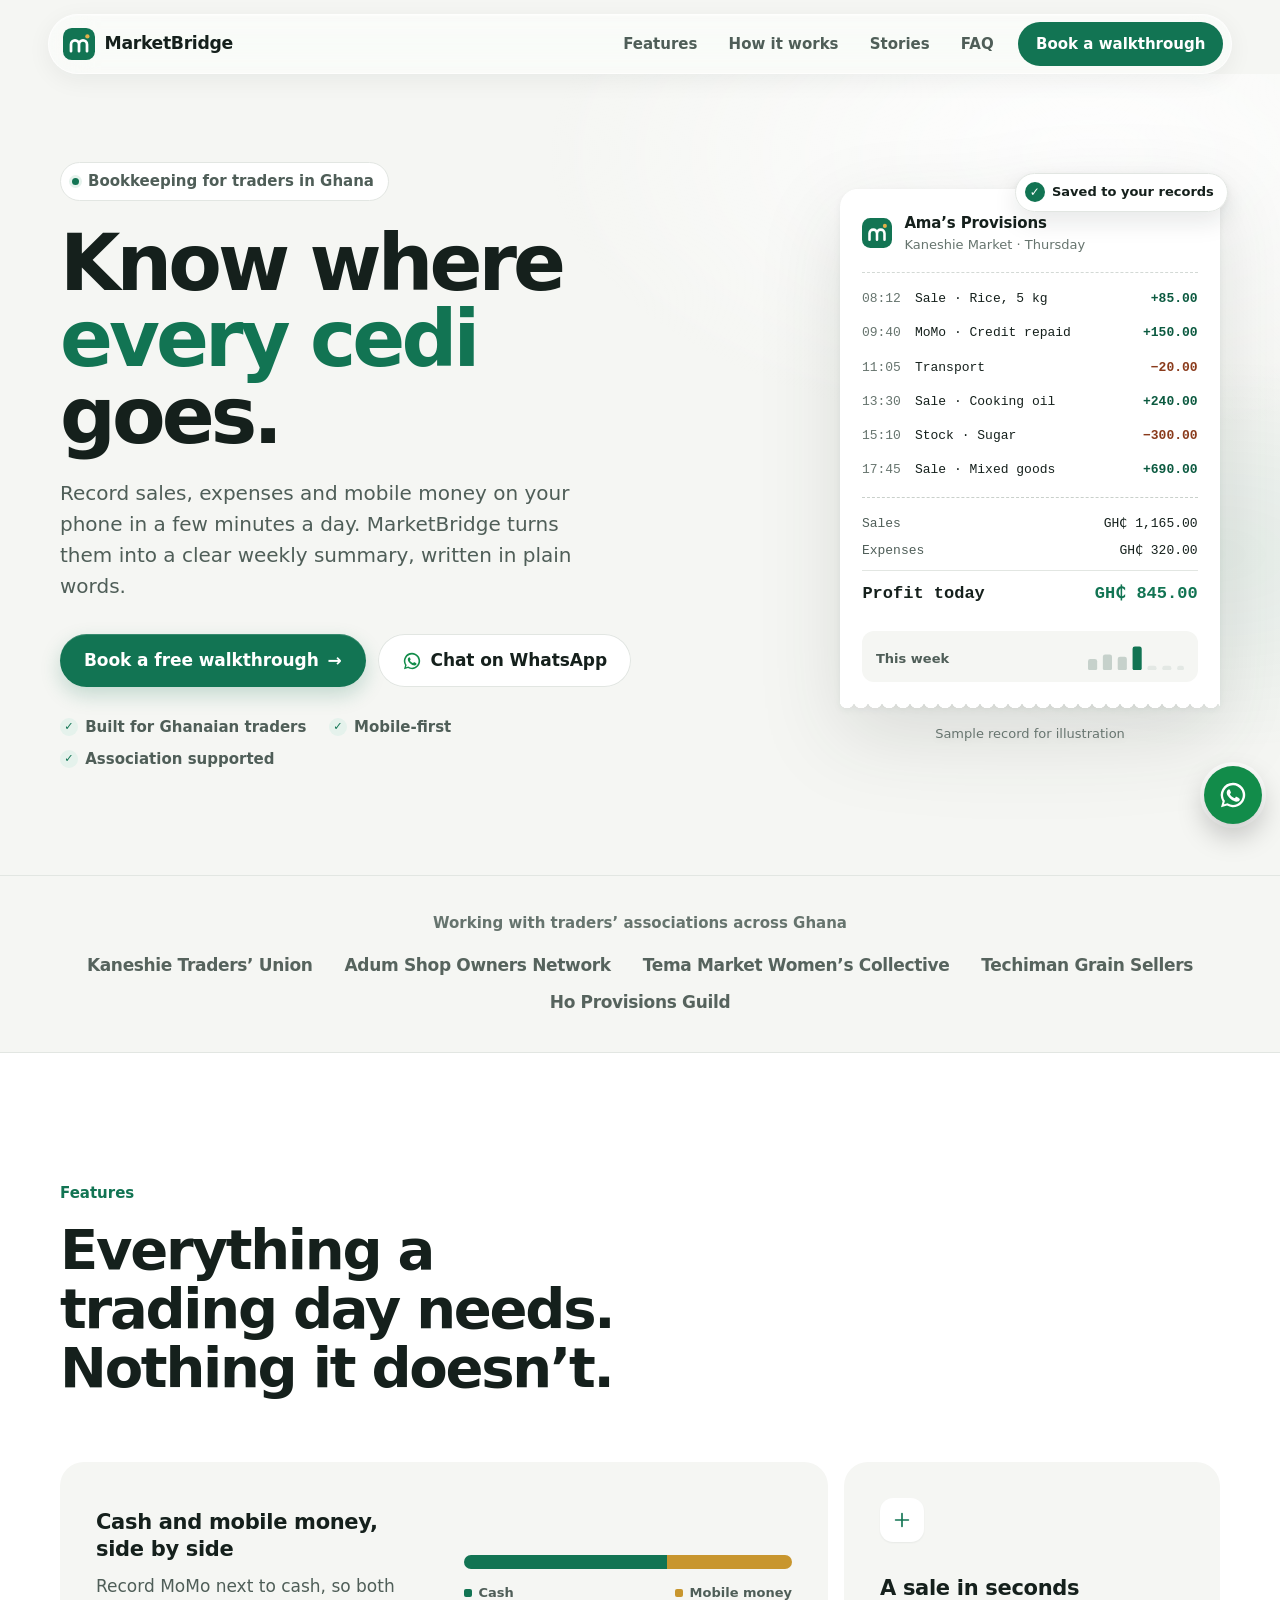
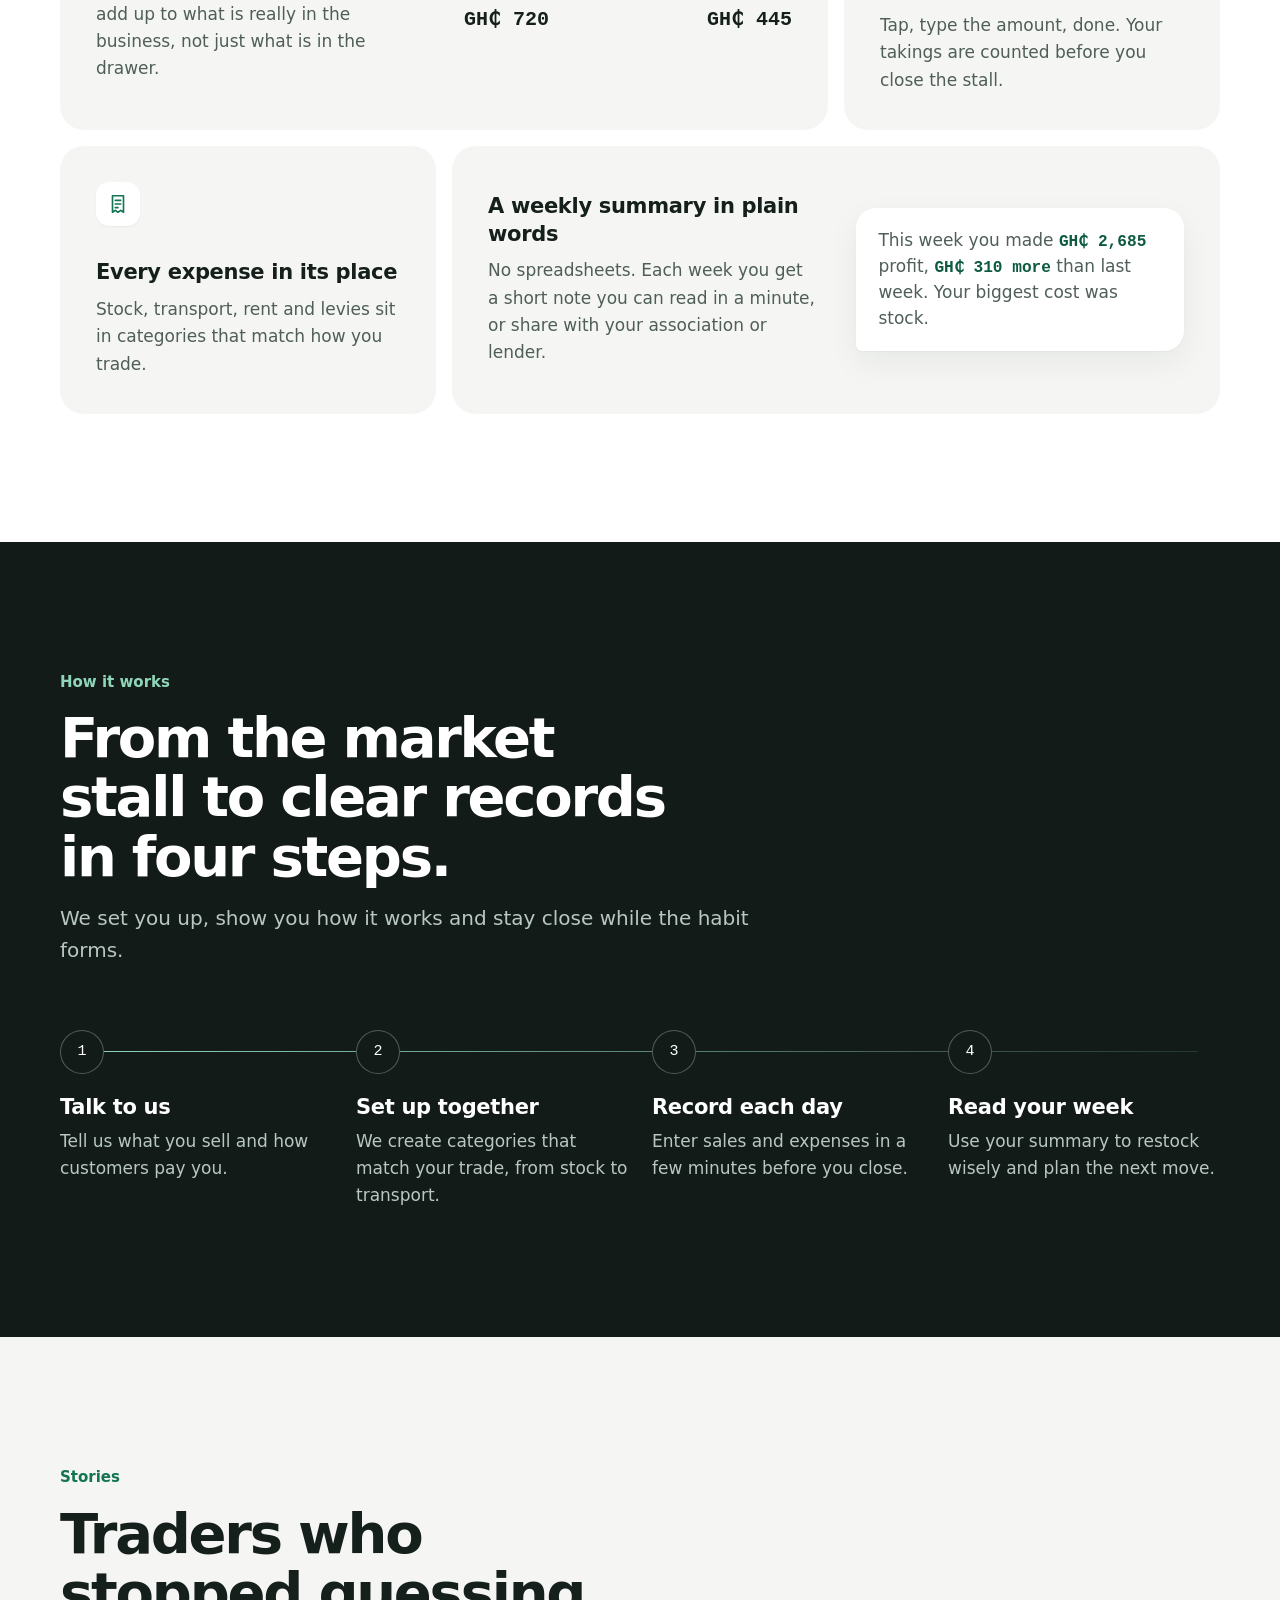
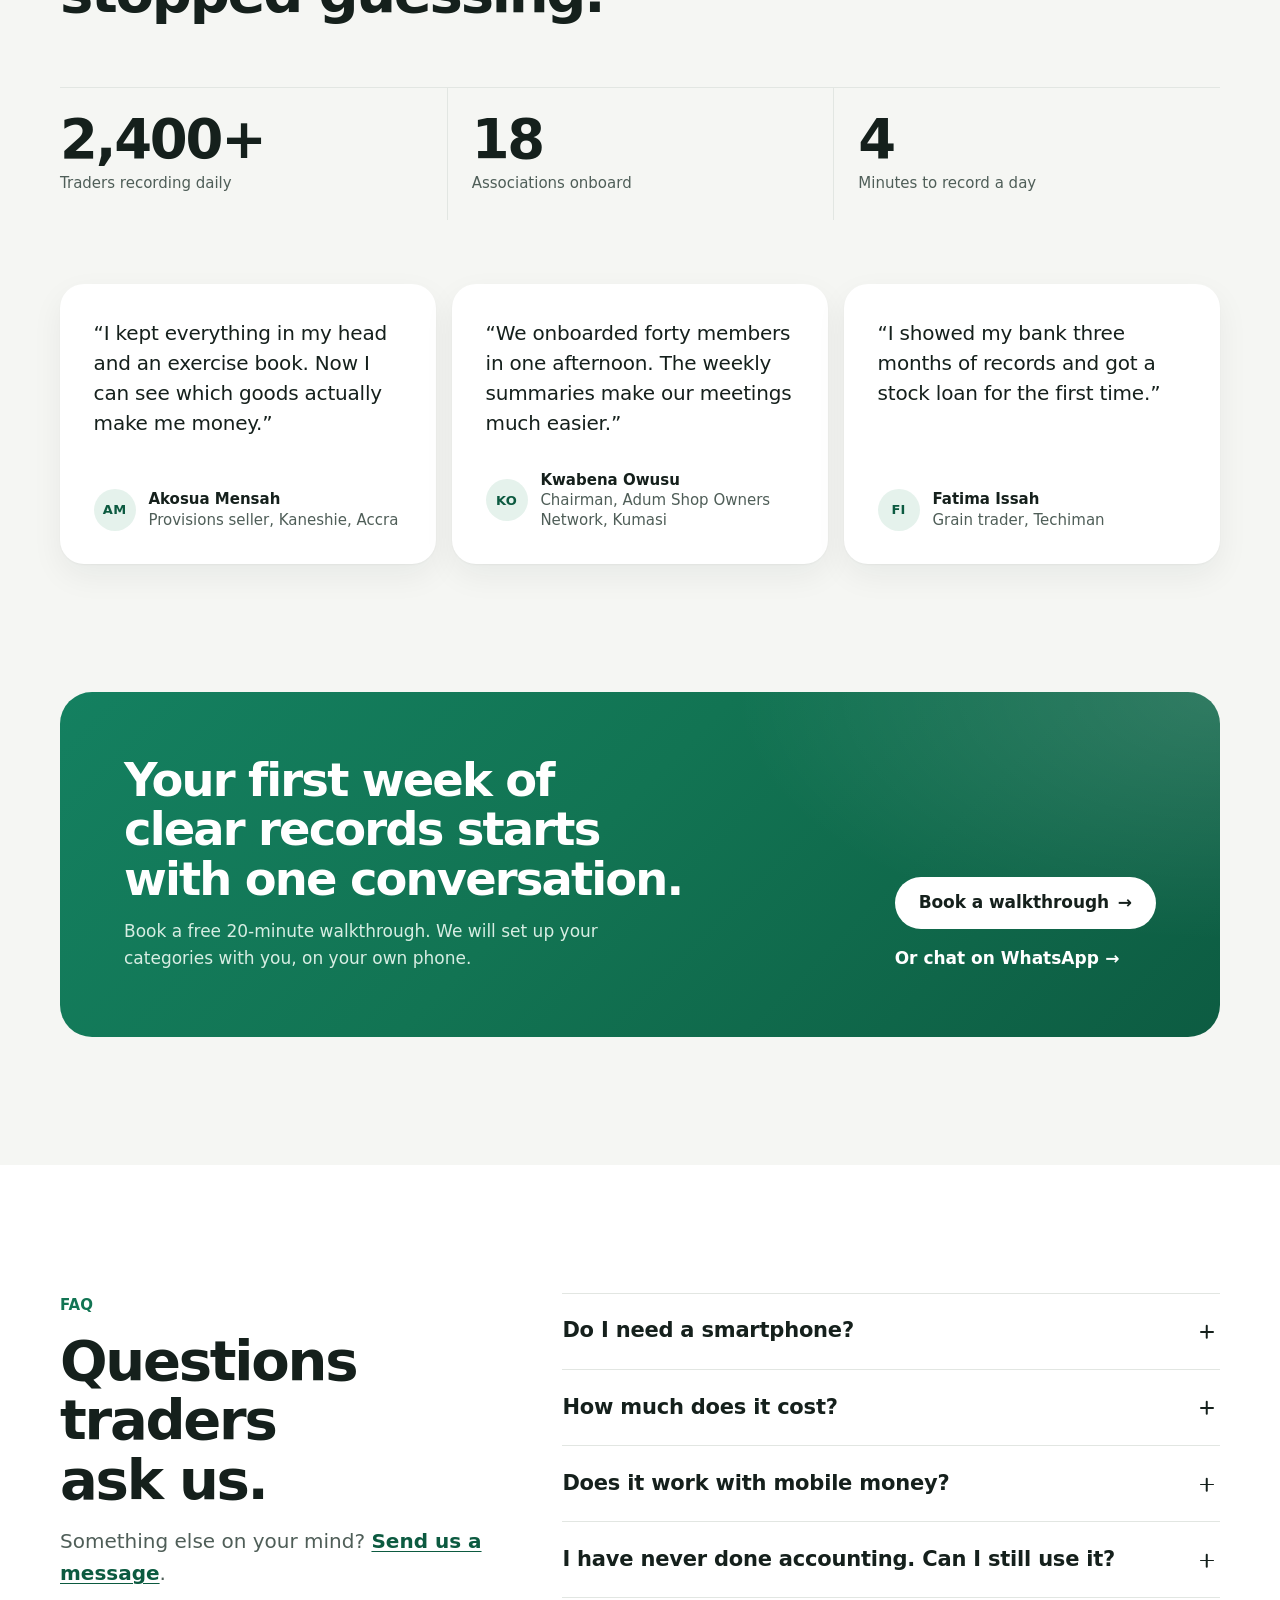
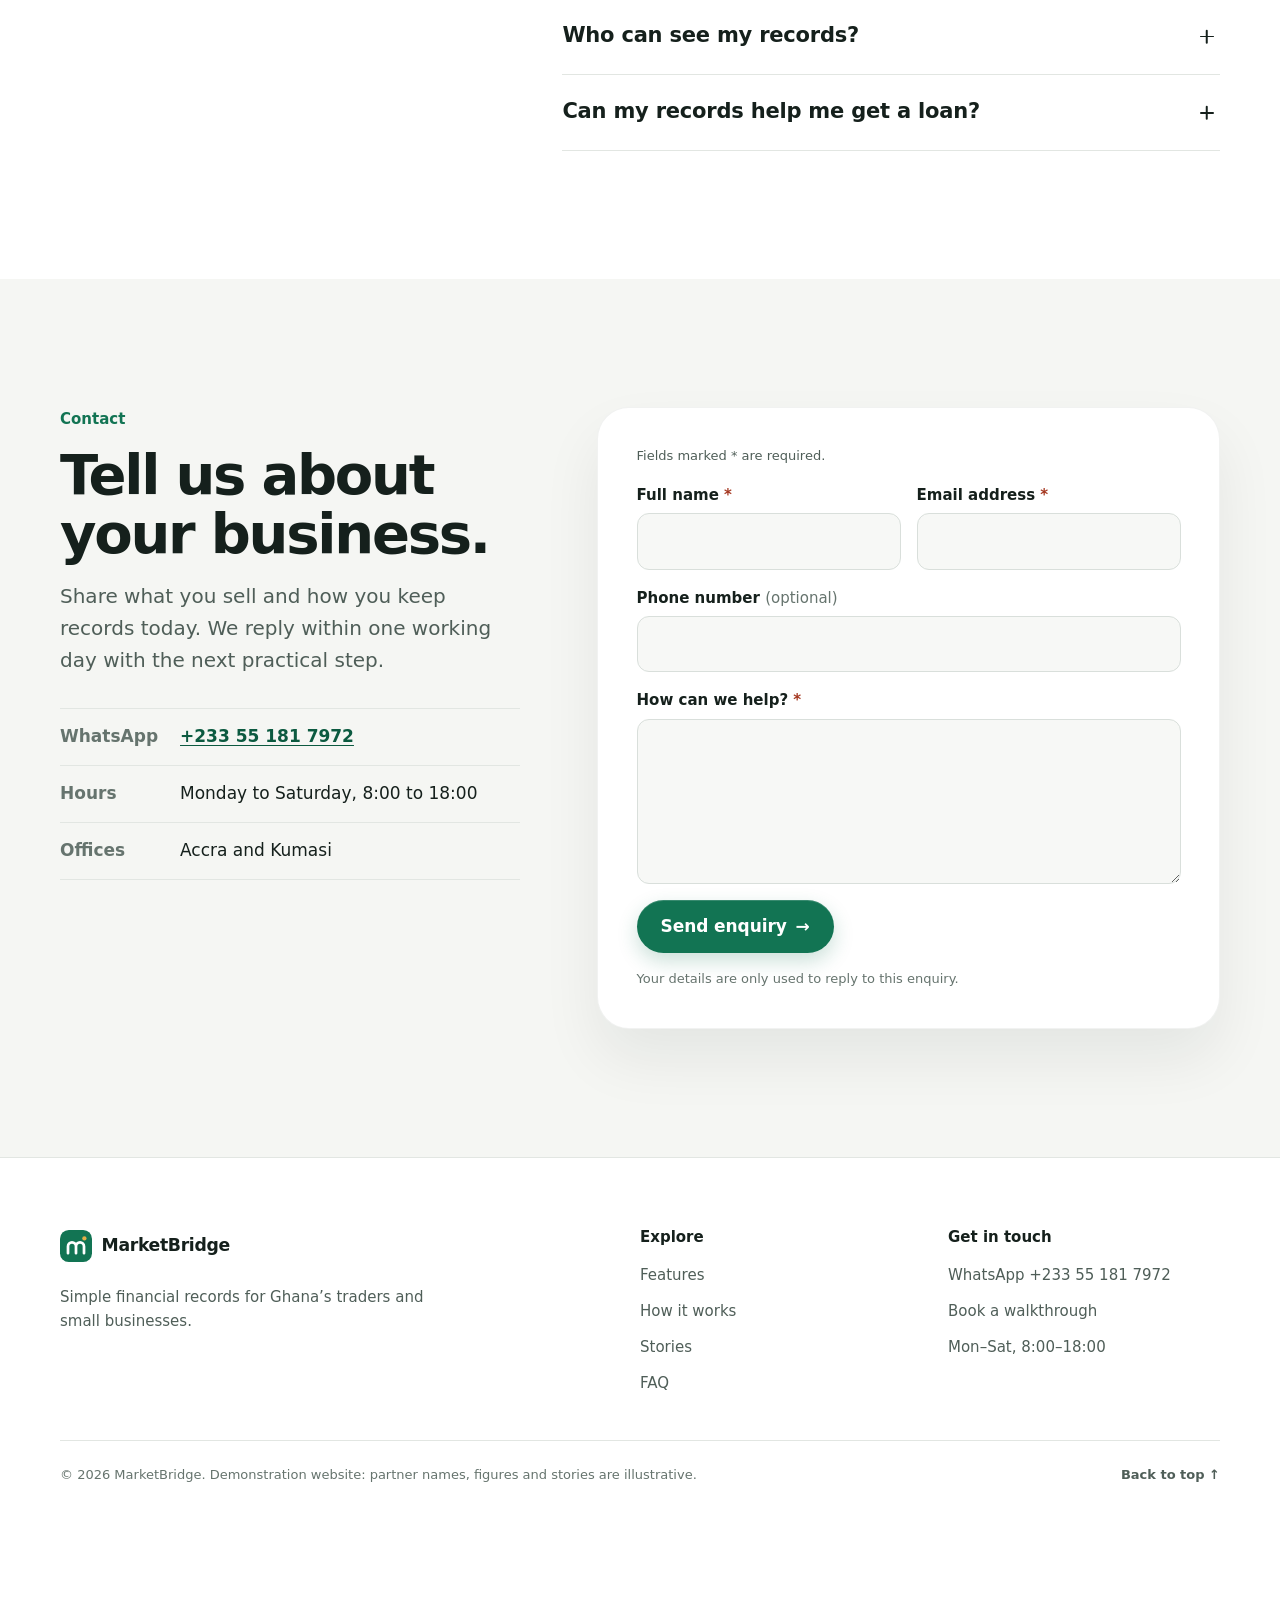
==== index.html @ f7ee8f08 "WhatsApp greeting card - On every page load, after ~5 s or once past the hero, the WhatsApp button p" ====
<!doctype html>
<html lang="en-GH">
  <head>
    <meta charset="UTF-8" />
    <meta name="viewport" content="width=device-width, initial-scale=1" />
    <meta name="theme-color" content="#f5f6f3" />
    <title>MarketBridge | Simple financial records for Ghanaian traders</title>
    <meta
      name="description"
      content="MarketBridge helps Ghanaian traders and small businesses record daily sales, expenses and mobile money on their phone, with a clear weekly summary in plain words."
    />
    <meta name="robots" content="index, follow" />
    <link rel="canonical" href="https://marketbridge-sample.netlify.app/" />
    <meta property="og:type" content="website" />
    <meta property="og:site_name" content="MarketBridge" />
    <meta property="og:locale" content="en_GH" />
    <meta property="og:url" content="https://marketbridge-sample.netlify.app/" />
    <meta property="og:title" content="MarketBridge | Simple financial records for Ghanaian traders" />
    <meta
      property="og:description"
      content="Record sales, expenses and mobile money in a few minutes a day, then see exactly where every cedi goes."
    />
    <meta name="twitter:card" content="summary" />
    <link rel="icon" href="assets/favicon.svg" type="image/svg+xml" />
    <link rel="stylesheet" href="styles.css?v=20261105" />
    <script src="script.js?v=20261105" defer></script>
    <script type="application/ld+json">
      {
        "@context": "https://schema.org",
        "@graph": [
          {
            "@type": "ProfessionalService",
            "name": "MarketBridge",
            "url": "https://marketbridge-sample.netlify.app/",
            "logo": "https://marketbridge-sample.netlify.app/assets/favicon.svg",
            "description": "Financial record-keeping for Ghanaian traders and small businesses: daily sales, expenses, mobile money and weekly summaries.",
            "telephone": "+233551817972",
            "areaServed": { "@type": "Country", "name": "Ghana" },
            "address": { "@type": "PostalAddress", "addressCountry": "GH" },
            "openingHours": "Mo-Sa 08:00-18:00"
          },
          {
            "@type": "FAQPage",
            "mainEntity": [
              { "@type": "Question", "name": "Do I need a smartphone?", "acceptedAnswer": { "@type": "Answer", "text": "MarketBridge works in the browser on any Android phone or iPhone, with no app to install. If you do not have a smartphone, your association can record on your behalf and share your weekly summary." } },
              { "@type": "Question", "name": "How much does it cost?", "acceptedAnswer": { "@type": "Answer", "text": "Your first month is free. After that it is GH₵ 30 a month, and members of partner associations pay a lower group rate." } },
              { "@type": "Question", "name": "Does it work with mobile money?", "acceptedAnswer": { "@type": "Answer", "text": "Yes. You record MTN MoMo, Telecel Cash and AT Money payments next to your cash sales, so both add up to what is really in the business." } },
              { "@type": "Question", "name": "I have never done accounting. Can I still use it?", "acceptedAnswer": { "@type": "Answer", "text": "Yes. You only enter what you sold, what you spent and how you were paid. MarketBridge does the adding up and explains your week in plain words." } },
              { "@type": "Question", "name": "Who can see my records?", "acceptedAnswer": { "@type": "Answer", "text": "Only you, unless you choose to share a summary with your association, a lender or a family member. You can ask for a full copy of your records at any time." } },
              { "@type": "Question", "name": "Can my records help me get a loan?", "acceptedAnswer": { "@type": "Answer", "text": "Many lenders ask for proof of steady trading. A few months of weekly summaries gives you clear, printable evidence to take to a bank or savings group. The decision is always the lender's." } }
            ]
          }
        ]
      }
    </script>
  </head>
  <body>
    <a class="skip-link" href="#main-content">Skip to main content</a>

    <header class="site-header">
      <div class="nav-shell">
        <a class="brand" href="#top">
          <svg class="brand-mark" viewBox="0 0 40 40" aria-hidden="true" focusable="false">
            <rect width="40" height="40" rx="11" />
            <path d="M10 29V20.5a5 5 0 0 1 10 0V29m0-8.5a5 5 0 0 1 10 0V29" />
            <circle cx="30.5" cy="10.5" r="2.7" />
          </svg>
          <span class="brand-name">MarketBridge</span>
        </a>

        <button class="menu-button" type="button" aria-expanded="false" aria-controls="primary-nav">
          <span class="sr-only">Open navigation</span>
          <span></span><span></span>
        </button>

        <nav id="primary-nav" class="primary-nav" aria-label="Primary navigation">
          <a href="#benefits">Features</a>
          <a href="#how-it-works">How it works</a>
          <a href="#trust">Stories</a>
          <a href="#faq">FAQ</a>
          <a class="nav-cta" href="#contact">Book a walkthrough</a>
        </nav>
      </div>
    </header>

    <main id="main-content">
      <section id="top" class="hero" aria-labelledby="hero-title">
        <div class="container hero-grid">
          <div class="hero-copy">
            <p class="kicker"><span class="kicker-dot" aria-hidden="true"></span>Bookkeeping for traders in Ghana</p>
            <h1 id="hero-title">Know where <span class="accent">every cedi</span> goes.</h1>
            <p class="hero-intro">
              Record sales, expenses and mobile money on your phone in a few minutes a day. MarketBridge turns them
              into a clear weekly summary, written in plain words.
            </p>
            <div class="hero-actions">
              <a class="button button-primary" href="#contact">Book a free walkthrough <span class="arrow" aria-hidden="true">→</span></a>
              <a class="button button-quiet" href="https://wa.me/233551817972?text=Hello%20MarketBridge%2C%20I%20would%20like%20to%20make%20an%20enquiry." target="_blank" rel="noopener noreferrer">
                <svg class="wa-glyph" viewBox="0 0 32 32" aria-hidden="true" focusable="false"><path d="M16 3a13 13 0 0 0-11.1 19.8L3.2 29l6.4-1.7A13 13 0 1 0 16 3Zm0 23.6a10.5 10.5 0 0 1-5.4-1.5l-.4-.2-3.8 1 1-3.7-.3-.4A10.5 10.5 0 1 1 16 26.6Zm5.8-7.8c-.3-.2-1.9-.9-2.2-1s-.5-.2-.7.2-.8 1-1 1.2-.4.2-.7.1a8.6 8.6 0 0 1-2.6-1.6 9.6 9.6 0 0 1-1.8-2.2c-.2-.3 0-.5.1-.7l.5-.6.3-.5c.1-.2.1-.4 0-.6l-1-2.4c-.2-.6-.5-.5-.7-.5h-.6c-.2 0-.6.1-.9.4s-1.2 1.2-1.2 2.9 1.2 3.3 1.4 3.5c.2.2 2.4 3.7 5.9 5.2.8.4 1.5.6 2 .7.8.3 1.6.2 2.2.1.7-.1 1.9-.8 2.2-1.5.3-.7.3-1.4.2-1.5-.1-.1-.4-.2-.7-.4Z"/></svg>
                Chat on WhatsApp
              </a>
            </div>
            <ul class="trust-list" aria-label="Why traders choose MarketBridge">
              <li>Built for Ghanaian traders</li>
              <li>Mobile-first</li>
              <li>Association supported</li>
            </ul>
          </div>

          <figure class="receipt-wrap">
            <div class="receipt">
              <div class="receipt-head">
                <svg class="receipt-logo" viewBox="0 0 40 40" aria-hidden="true" focusable="false">
                  <rect width="40" height="40" rx="11" />
                  <path d="M10 29V20.5a5 5 0 0 1 10 0V29m0-8.5a5 5 0 0 1 10 0V29" />
                  <circle cx="30.5" cy="10.5" r="2.7" />
                </svg>
                <div>
                  <strong>Ama’s Provisions</strong>
                  <span>Kaneshie Market · Thursday</span>
                </div>
              </div>

              <ol class="receipt-lines" aria-label="Today’s entries">
                <li><span class="r-time">08:12</span><span class="r-desc">Sale · Rice, 5 kg</span><span class="r-amt">+85.00</span></li>
                <li><span class="r-time">09:40</span><span class="r-desc">MoMo · Credit repaid</span><span class="r-amt">+150.00</span></li>
                <li><span class="r-time">11:05</span><span class="r-desc">Transport</span><span class="r-amt is-out">−20.00</span></li>
                <li><span class="r-time">13:30</span><span class="r-desc">Sale · Cooking oil</span><span class="r-amt">+240.00</span></li>
                <li><span class="r-time">15:10</span><span class="r-desc">Stock · Sugar</span><span class="r-amt is-out">−300.00</span></li>
                <li><span class="r-time">17:45</span><span class="r-desc">Sale · Mixed goods</span><span class="r-amt">+690.00</span></li>
              </ol>

              <dl class="receipt-totals">
                <div><dt>Sales</dt><dd>GH₵ 1,165.00</dd></div>
                <div><dt>Expenses</dt><dd>GH₵ 320.00</dd></div>
                <div class="is-profit"><dt>Profit today</dt><dd>GH₵ 845.00</dd></div>
              </dl>

              <div class="receipt-week">
                <span>This week</span>
                <svg viewBox="0 0 84 24" role="img" aria-label="Profit for each day this week, highest on Thursday">
                  <rect x="0" y="14" width="8" height="10" rx="2" /><rect x="13" y="10" width="8" height="14" rx="2" />
                  <rect x="26" y="12" width="8" height="12" rx="2" /><rect class="is-today" x="39" y="3" width="8" height="21" rx="2" />
                  <rect class="is-future" x="52" y="20" width="8" height="4" rx="2" /><rect class="is-future" x="65" y="20" width="8" height="4" rx="2" />
                  <rect class="is-future" x="78" y="20" width="6" height="4" rx="2" />
                </svg>
              </div>
            </div>
            <p class="receipt-chip" aria-hidden="true"><span>✓</span> Saved to your records</p>
            <figcaption>Sample record for illustration</figcaption>
          </figure>
        </div>
      </section>

      <section class="partners" aria-labelledby="partners-title">
        <div class="container partners-inner">
          <h2 id="partners-title" class="partners-label">Working with traders’ associations across Ghana</h2>
          <ul class="partner-list">
            <li>Kaneshie Traders’ Union</li>
            <li>Adum Shop Owners Network</li>
            <li>Tema Market Women’s Collective</li>
            <li>Techiman Grain Sellers</li>
            <li>Ho Provisions Guild</li>
          </ul>
        </div>
      </section>

      <section id="benefits" class="section features" aria-labelledby="benefits-title">
        <div class="container">
          <div class="section-head reveal">
            <p class="label">Features</p>
            <h2 id="benefits-title">Everything a trading day needs. Nothing it doesn’t.</h2>
          </div>

          <div class="bento" data-stagger>
            <article class="tile tile-wide reveal">
              <div class="tile-text">
                <h3>Cash and mobile money, side by side</h3>
                <p>Record MoMo next to cash, so both add up to what is really in the business, not just what is in the drawer.</p>
              </div>
              <div class="split" aria-hidden="true">
                <div class="split-bar"><span class="split-cash"></span><span class="split-momo"></span></div>
                <dl class="split-legend">
                  <div><dt>Cash</dt><dd>GH₵ 720</dd></div>
                  <div><dt>Mobile money</dt><dd>GH₵ 445</dd></div>
                </dl>
              </div>
            </article>

            <article class="tile reveal">
              <span class="tile-icon" aria-hidden="true"><svg viewBox="0 0 24 24"><path d="M12 5v14M5 12h14" /></svg></span>
              <h3>A sale in seconds</h3>
              <p>Tap, type the amount, done. Your takings are counted before you close the stall.</p>
            </article>

            <article class="tile reveal">
              <span class="tile-icon" aria-hidden="true"><svg viewBox="0 0 24 24"><path d="M6 3h12v18l-3-2-3 2-3-2-3 2V3Zm3 5h6m-6 4h6m-6 4h3" /></svg></span>
              <h3>Every expense in its place</h3>
              <p>Stock, transport, rent and levies sit in categories that match how you trade.</p>
            </article>

            <article class="tile tile-wide reveal">
              <div class="tile-text">
                <h3>A weekly summary in plain words</h3>
                <p>No spreadsheets. Each week you get a short note you can read in a minute, or share with your association or lender.</p>
              </div>
              <blockquote class="summary-note" aria-hidden="true">
                <p>This week you made <strong>GH₵ 2,685</strong> profit, <strong>GH₵ 310 more</strong> than last week. Your biggest cost was stock.</p>
              </blockquote>
            </article>
          </div>
        </div>
      </section>

      <section id="how-it-works" class="section process" aria-labelledby="process-title" data-nav-dark>
        <div class="container">
          <div class="section-head reveal">
            <p class="label">How it works</p>
            <h2 id="process-title">From the market stall to clear records in four steps.</h2>
            <p>We set you up, show you how it works and stay close while the habit forms.</p>
          </div>
          <ol class="steps" data-stagger>
            <li class="step reveal">
              <span class="step-num" aria-hidden="true">1</span>
              <h3>Talk to us</h3>
              <p>Tell us what you sell and how customers pay you.</p>
            </li>
            <li class="step reveal">
              <span class="step-num" aria-hidden="true">2</span>
              <h3>Set up together</h3>
              <p>We create categories that match your trade, from stock to transport.</p>
            </li>
            <li class="step reveal">
              <span class="step-num" aria-hidden="true">3</span>
              <h3>Record each day</h3>
              <p>Enter sales and expenses in a few minutes before you close.</p>
            </li>
            <li class="step reveal">
              <span class="step-num" aria-hidden="true">4</span>
              <h3>Read your week</h3>
              <p>Use your summary to restock wisely and plan the next move.</p>
            </li>
          </ol>
        </div>
      </section>

      <section id="trust" class="section stories" aria-labelledby="stories-title">
        <div class="container">
          <div class="section-head reveal">
            <p class="label">Stories</p>
            <h2 id="stories-title">Traders who stopped guessing.</h2>
          </div>

          <dl class="stats" data-stagger>
            <div class="stat reveal"><dt>Traders recording daily</dt><dd>2,400+</dd></div>
            <div class="stat reveal"><dt>Associations onboard</dt><dd>18</dd></div>
            <div class="stat reveal"><dt>Minutes to record a day</dt><dd>4</dd></div>
          </dl>

          <div class="quotes" data-stagger>
            <figure class="quote reveal">
              <blockquote><p>“I kept everything in my head and an exercise book. Now I can see which goods actually make me money.”</p></blockquote>
              <figcaption><span class="avatar" aria-hidden="true">AM</span><span><strong>Akosua Mensah</strong>Provisions seller, Kaneshie, Accra</span></figcaption>
            </figure>
            <figure class="quote reveal">
              <blockquote><p>“We onboarded forty members in one afternoon. The weekly summaries make our meetings much easier.”</p></blockquote>
              <figcaption><span class="avatar" aria-hidden="true">KO</span><span><strong>Kwabena Owusu</strong>Chairman, Adum Shop Owners Network, Kumasi</span></figcaption>
            </figure>
            <figure class="quote reveal">
              <blockquote><p>“I showed my bank three months of records and got a stock loan for the first time.”</p></blockquote>
              <figcaption><span class="avatar" aria-hidden="true">FI</span><span><strong>Fatima Issah</strong>Grain trader, Techiman</span></figcaption>
            </figure>
          </div>
        </div>
      </section>

      <section class="cta-section" aria-labelledby="cta-title">
        <div class="container">
          <div class="cta-panel reveal">
            <div>
              <h2 id="cta-title">Your first week of clear records starts with one conversation.</h2>
              <p>Book a free 20-minute walkthrough. We will set up your categories with you, on your own phone.</p>
            </div>
            <div class="cta-actions">
              <a class="button button-light" href="#contact">Book a walkthrough <span class="arrow" aria-hidden="true">→</span></a>
              <a class="text-link text-link-light" href="https://wa.me/233551817972?text=Hello%20MarketBridge%2C%20I%20would%20like%20to%20book%20a%20walkthrough." target="_blank" rel="noopener noreferrer">Or chat on WhatsApp <span class="arrow" aria-hidden="true">→</span></a>
            </div>
          </div>
        </div>
      </section>

      <section id="faq" class="section faq" aria-labelledby="faq-title">
        <div class="container faq-grid">
          <div class="section-head reveal">
            <p class="label">FAQ</p>
            <h2 id="faq-title">Questions traders ask us.</h2>
            <p>Something else on your mind? <a class="inline-link" href="#contact">Send us a message</a>.</p>
          </div>
          <div class="faq-list reveal">
            <details name="faq">
              <summary>Do I need a smartphone?</summary>
              <div class="faq-answer"><p>MarketBridge works in the browser on any Android phone or iPhone, with no app to install. If you do not have a smartphone, your association can record on your behalf and share your weekly summary.</p></div>
            </details>
            <details name="faq">
              <summary>How much does it cost?</summary>
              <div class="faq-answer"><p>Your first month is free. After that it is GH₵ 30 a month, and members of partner associations pay a lower group rate.</p></div>
            </details>
            <details name="faq">
              <summary>Does it work with mobile money?</summary>
              <div class="faq-answer"><p>Yes. You record MTN MoMo, Telecel Cash and AT Money payments next to your cash sales, so both add up to what is really in the business.</p></div>
            </details>
            <details name="faq">
              <summary>I have never done accounting. Can I still use it?</summary>
              <div class="faq-answer"><p>Yes. You only enter what you sold, what you spent and how you were paid. MarketBridge does the adding up and explains your week in plain words.</p></div>
            </details>
            <details name="faq">
              <summary>Who can see my records?</summary>
              <div class="faq-answer"><p>Only you, unless you choose to share a summary with your association, a lender or a family member. You can ask for a full copy of your records at any time.</p></div>
            </details>
            <details name="faq">
              <summary>Can my records help me get a loan?</summary>
              <div class="faq-answer"><p>Many lenders ask for proof of steady trading. A few months of weekly summaries gives you clear, printable evidence to take to a bank or savings group. The decision is always the lender’s.</p></div>
            </details>
          </div>
        </div>
      </section>

      <section id="contact" class="section contact" aria-labelledby="contact-title">
        <div class="container contact-grid">
          <div class="contact-copy reveal">
            <p class="label">Contact</p>
            <h2 id="contact-title">Tell us about your business.</h2>
            <p>Share what you sell and how you keep records today. We reply within one working day with the next practical step.</p>
            <ul class="contact-details">
              <li>
                <span class="cd-label">WhatsApp</span>
                <a class="inline-link" href="https://wa.me/233551817972?text=Hello%20MarketBridge%2C%20I%20would%20like%20to%20make%20an%20enquiry." target="_blank" rel="noopener noreferrer">+233 55 181 7972</a>
              </li>
              <li><span class="cd-label">Hours</span><span>Monday to Saturday, 8:00 to 18:00</span></li>
              <li><span class="cd-label">Offices</span><span>Accra and Kumasi</span></li>
            </ul>
          </div>

          <form class="contact-form" action="https://formspree.io/f/xzeeovrd" method="POST">
            <input type="hidden" name="_subject" value="New MarketBridge website enquiry" />
            <p class="form-required-note">Fields marked <span aria-hidden="true">*</span><span class="sr-only">with an asterisk</span> are required.</p>
            <div class="form-field">
              <label for="name">Full name <span class="required" aria-hidden="true">*</span></label>
              <input id="name" name="name" type="text" autocomplete="name" maxlength="100" required aria-describedby="name-error" />
              <p class="field-error" id="name-error"></p>
            </div>
            <div class="form-field">
              <label for="email">Email address <span class="required" aria-hidden="true">*</span></label>
              <input id="email" name="email" type="email" autocomplete="email" maxlength="254" required aria-describedby="email-error" />
              <p class="field-error" id="email-error"></p>
            </div>
            <div class="form-field">
              <label for="phone">Phone number <span class="optional">(optional)</span></label>
              <input id="phone" name="phone" type="tel" autocomplete="tel" inputmode="tel" maxlength="20" aria-describedby="phone-error" />
              <p class="field-error" id="phone-error"></p>
            </div>
            <div class="form-field">
              <label for="message">How can we help? <span class="required" aria-hidden="true">*</span></label>
              <textarea id="message" name="message" rows="5" maxlength="3000" required aria-describedby="message-error"></textarea>
              <p class="field-error" id="message-error"></p>
            </div>
            <!-- Honeypot: the hidden attribute (display:none) keeps people and browser autofill out; simple bots still fill it. -->
            <div class="hp-field" hidden>
              <label for="hp-check">Do not complete</label>
              <input id="hp-check" name="_gotcha" type="text" tabindex="-1" autocomplete="off" />
            </div>
            <button class="button button-primary form-submit" type="submit">Send enquiry <span class="arrow" aria-hidden="true">→</span></button>
            <div class="form-status" id="form-status" role="status" aria-live="polite" tabindex="-1"></div>
            <p class="form-privacy">Your details are only used to reply to this enquiry.</p>
          </form>
        </div>
      </section>
    </main>

    <footer class="site-footer">
      <div class="container footer-top">
        <div class="footer-brand-block">
          <a class="brand" href="#top">
            <svg class="brand-mark" viewBox="0 0 40 40" aria-hidden="true" focusable="false">
              <rect width="40" height="40" rx="11" />
              <path d="M10 29V20.5a5 5 0 0 1 10 0V29m0-8.5a5 5 0 0 1 10 0V29" />
              <circle cx="30.5" cy="10.5" r="2.7" />
            </svg>
            <span class="brand-name">MarketBridge</span>
          </a>
          <p>Simple financial records for Ghana’s traders and small businesses.</p>
        </div>
        <nav class="footer-col" aria-labelledby="footer-explore">
          <h2 id="footer-explore">Explore</h2>
          <ul>
            <li><a href="#benefits">Features</a></li>
            <li><a href="#how-it-works">How it works</a></li>
            <li><a href="#trust">Stories</a></li>
            <li><a href="#faq">FAQ</a></li>
          </ul>
        </nav>
        <div class="footer-col">
          <h2>Get in touch</h2>
          <ul>
            <li><a href="https://wa.me/233551817972" target="_blank" rel="noopener noreferrer">WhatsApp +233 55 181 7972</a></li>
            <li><a href="#contact">Book a walkthrough</a></li>
            <li>Mon–Sat, 8:00–18:00</li>
          </ul>
        </div>
      </div>
      <div class="container footer-bottom">
        <p>© <span id="current-year">2026</span> MarketBridge. Demonstration website: partner names, figures and stories are illustrative.</p>
        <a class="back-to-top" href="#top">Back to top <span aria-hidden="true">↑</span></a>
      </div>
    </footer>

    <!-- WhatsApp greeting: shown once per visit by script.js; stays hidden without JavaScript. -->
    <div class="wa-teaser" hidden>
      <a
        class="wa-teaser-link"
        href="https://wa.me/233551817972?text=Hello%20MarketBridge%2C%20I%20have%20a%20question%20about%20my%20records."
        target="_blank"
        rel="noopener noreferrer"
      >
        <span class="wa-teaser-head">
          <svg class="brand-mark" viewBox="0 0 40 40" aria-hidden="true" focusable="false">
            <rect width="40" height="40" rx="11" />
            <path d="M10 29V20.5a5 5 0 0 1 10 0V29m0-8.5a5 5 0 0 1 10 0V29" />
            <circle cx="30.5" cy="10.5" r="2.7" />
          </svg>
          <span class="wa-teaser-who">
            <strong>MarketBridge</strong>
            <span class="wa-status" data-wa-status>Online now</span>
          </span>
        </span>
        <span class="wa-teaser-text">Questions about your records? Chat with us on WhatsApp.</span>
      </a>
      <button class="wa-teaser-close" type="button" aria-label="Dismiss WhatsApp message">
        <svg viewBox="0 0 16 16" aria-hidden="true" focusable="false"><path d="M4 4l8 8M12 4l-8 8" /></svg>
      </button>
    </div>

    <a
      class="whatsapp-button"
      href="https://wa.me/233551817972?text=Hello%20MarketBridge%2C%20I%20would%20like%20to%20make%20an%20enquiry."
      target="_blank"
      rel="noopener noreferrer"
      aria-label="Chat with MarketBridge on WhatsApp"
    >
      <svg viewBox="0 0 32 32" aria-hidden="true" focusable="false"><path d="M16 3a13 13 0 0 0-11.1 19.8L3.2 29l6.4-1.7A13 13 0 1 0 16 3Zm0 23.6a10.5 10.5 0 0 1-5.4-1.5l-.4-.2-3.8 1 1-3.7-.3-.4A10.5 10.5 0 1 1 16 26.6Zm5.8-7.8c-.3-.2-1.9-.9-2.2-1s-.5-.2-.7.2-.8 1-1 1.2-.4.2-.7.1a8.6 8.6 0 0 1-2.6-1.6 9.6 9.6 0 0 1-1.8-2.2c-.2-.3 0-.5.1-.7l.5-.6.3-.5c.1-.2.1-.4 0-.6l-1-2.4c-.2-.6-.5-.5-.7-.5h-.6c-.2 0-.6.1-.9.4s-1.2 1.2-1.2 2.9 1.2 3.3 1.4 3.5c.2.2 2.4 3.7 5.9 5.2.8.4 1.5.6 2 .7.8.3 1.6.2 2.2.1.7-.1 1.9-.8 2.2-1.5.3-.7.3-1.4.2-1.5-.1-.1-.4-.2-.7-.4Z"/></svg>
    </a>
  </body>
</html>
---- styles.css ----
/* MarketBridge — "the honest receipt".
   Calm porcelain surfaces, one cedi-green accent, monospace figures.
   Written mobile-first: base rules are for phones, min-width queries add space. */

:root {
  --bg: #f5f6f3;
  --surface: #ffffff;
  --ink: #15201c;
  --ink-2: #4f5e58;
  --ink-3: #66746e;
  --line: #e2e6e2;
  --green: #127453;
  --green-ink: #0c5a40;
  --green-tint: #e5f2ec;
  --brass: #c8962e;
  --night: #121b18;
  --on-night: #b9c7c1;
  --danger: #a4361f;

  --font-sans: "SF Pro Text", "Segoe UI Variable Text", "Segoe UI", system-ui, -apple-system, Roboto, "Helvetica Neue", Arial, sans-serif;
  --font-display: "SF Pro Display", "Segoe UI Variable Display", "Segoe UI", system-ui, -apple-system, Roboto, "Helvetica Neue", Arial, sans-serif;
  --font-mono: "SF Mono", ui-monospace, "Cascadia Mono", "Roboto Mono", Menlo, Consolas, monospace;

  /* Type scale: five text sizes used everywhere (headings have their own clamps). */
  --fs-caption: .8125rem;                                  /* 13px */
  --fs-small: .9375rem;                                    /* 15px */
  --fs-body: 1.0625rem;                                    /* 17px */
  --fs-lead: clamp(1.125rem, 1.03rem + .4vw, 1.25rem);     /* 18 → 20px */
  --fs-title: clamp(1.1875rem, 1.1rem + .35vw, 1.3125rem); /* 19 → 21px */

  --radius-xl: 32px;
  --radius-lg: 24px;
  --radius-md: 16px;
  --container: 1160px;
  --ease: cubic-bezier(.2, .7, .2, 1);
  --shadow-soft: 0 1px 2px rgba(21, 32, 28, .04), 0 12px 32px rgba(21, 32, 28, .06);
}

/* Base */
* { box-sizing: border-box; }
html { scroll-behavior: smooth; -webkit-text-size-adjust: 100%; }
input, textarea { scroll-margin-top: 92px; }
/* Sections line up flush with the top so the glass nav always floats over the section itself. */
section[id] { scroll-margin-top: 0; }
body {
  margin: 0;
  color: var(--ink);
  background: var(--bg);
  font-family: var(--font-sans);
  font-size: 1.0625rem;
  line-height: 1.6;
  -webkit-font-smoothing: antialiased;
  text-rendering: optimizeLegibility;
}
a { color: inherit; }
button, input, textarea { font: inherit; }
h1, h2, h3, p, figure, blockquote, dl, dd { margin: 0; }
h1, h2, h3 { font-family: var(--font-display); color: var(--ink); }
.container { width: min(calc(100% - 32px), var(--container)); margin-inline: auto; }
.skip-link { position: fixed; left: 1rem; top: -5rem; z-index: 100; padding: .75rem 1rem; color: var(--surface); background: var(--ink); border-radius: 10px; font-weight: 700; }
.skip-link:focus { top: 1rem; }
.sr-only { position: absolute; width: 1px; height: 1px; padding: 0; margin: -1px; overflow: hidden; clip: rect(0,0,0,0); white-space: nowrap; border: 0; }
:focus-visible { outline: 2px solid var(--green); outline-offset: 3px; border-radius: 6px; }

/* Brand */
.brand { display: inline-flex; align-items: center; gap: .6rem; text-decoration: none; }
.brand-mark { width: 32px; height: 32px; flex: 0 0 auto; }
.brand-mark rect, .receipt-logo rect { fill: var(--green); }
.brand-mark path, .receipt-logo path { fill: none; stroke: #fff; stroke-width: 3.4; stroke-linecap: round; stroke-linejoin: round; }
.brand-mark circle, .receipt-logo circle { fill: #e2b04a; }
.brand-name { font-family: var(--font-display); font-size: 1.08rem; font-weight: 700; letter-spacing: -.02em; }

/* Header: a floating glass capsule */
.site-header { position: sticky; top: 0; z-index: 40; padding: 10px 12px 0; }
.nav-shell { position: relative; display: flex; align-items: center; justify-content: space-between; gap: 1rem; max-width: calc(var(--container) + 24px); min-height: 60px; margin-inline: auto; padding: 0 8px 0 14px; color: var(--ink); background: rgba(255, 255, 255, .5); border: 1px solid rgba(255, 255, 255, .65); border-radius: 999px; isolation: isolate; box-shadow: inset 0 1px 0 rgba(255, 255, 255, .75), 0 6px 24px rgba(21, 32, 28, .06); transition: max-width .5s var(--ease), transform .4s var(--ease), box-shadow .3s ease, background-color .35s ease, border-color .35s ease, color .35s ease; }
.site-header.is-scrolled .nav-shell { background: rgba(255, 255, 255, .58); box-shadow: inset 0 1px 0 rgba(255, 255, 255, .8), 0 12px 40px rgba(21, 32, 28, .12), 0 1px 2px rgba(21, 32, 28, .05); }
/* Over dark sections the glass turns smoky and the text light (class set by script.js). */
.site-header.on-dark .nav-shell { color: #fff; background: rgba(18, 27, 24, .42); border-color: rgba(255, 255, 255, .14); box-shadow: inset 0 1px 0 rgba(255, 255, 255, .1), 0 12px 40px rgba(0, 0, 0, .25); }
/* The blur lives on a background layer: a blurred element nested in another blurred
   element only sees its parent, so this keeps the mobile menu's glass working. */
.nav-shell::before { content: ""; position: absolute; inset: 0; z-index: -1; border-radius: inherit; -webkit-backdrop-filter: saturate(180%) blur(22px); backdrop-filter: saturate(180%) blur(22px); pointer-events: none; }
.site-header.on-dark .menu-button span:not(.sr-only) { background: #fff; }
.site-header.is-hidden .nav-shell { transform: translateY(calc(-100% - 24px)); box-shadow: none; }
.nav-indicator { display: none; }
.menu-button { display: grid; place-content: center; gap: 6px; width: 44px; height: 44px; padding: 0; border: 0; border-radius: 50%; background: transparent; cursor: pointer; }
.menu-button span:not(.sr-only) { display: block; width: 20px; height: 1.5px; background: var(--ink); border-radius: 2px; transition: transform .25s var(--ease), background-color .35s ease; }
.menu-button[aria-expanded="true"] span:nth-child(2) { transform: translateY(3.75px) rotate(45deg); }
.menu-button[aria-expanded="true"] span:nth-child(3) { transform: translateY(-3.75px) rotate(-45deg); }
.primary-nav { position: absolute; top: calc(100% + 10px); left: 0; right: 0; display: flex; flex-direction: column; padding: .5rem; color: var(--ink); background: rgba(255, 255, 255, .62); border: 1px solid rgba(255, 255, 255, .7); border-radius: var(--radius-lg); -webkit-backdrop-filter: saturate(180%) blur(24px); backdrop-filter: saturate(180%) blur(24px); box-shadow: inset 0 1px 0 rgba(255, 255, 255, .8), 0 24px 60px rgba(21, 32, 28, .16); opacity: 0; visibility: hidden; transform: translateY(-8px) scale(.98); transform-origin: top center; transition: opacity .22s ease, transform .3s var(--ease), visibility 0s linear .3s; }
.primary-nav.is-open { opacity: 1; visibility: visible; transform: none; transition: opacity .22s ease, transform .35s var(--ease), visibility 0s; }
.primary-nav a + a:not(.nav-cta) { border-top: 1px solid rgba(21, 32, 28, .06); border-radius: 0; }
/* The phone menu follows the capsule: smoky glass with light text over dark sections. */
@media (max-width: 919px) {
  .primary-nav { transition: opacity .22s ease, transform .3s var(--ease), visibility 0s linear .3s, background-color .35s ease, border-color .35s ease; }
  .primary-nav a { transition: color .35s ease, background-color .2s ease; }
  .site-header.on-dark .primary-nav { background: rgba(18, 27, 24, .55); border-color: rgba(255, 255, 255, .14); box-shadow: inset 0 1px 0 rgba(255, 255, 255, .08), 0 24px 60px rgba(0, 0, 0, .35); }
  .site-header.on-dark .primary-nav a:not(.nav-cta) { color: rgba(255, 255, 255, .9); }
  .site-header.on-dark .primary-nav a:not(.nav-cta):hover { background: rgba(255, 255, 255, .08); }
  .site-header.on-dark .primary-nav a + a:not(.nav-cta) { border-top-color: rgba(255, 255, 255, .1); }
}
.primary-nav a { padding: .85rem 1rem; color: var(--ink); font-size: var(--fs-body); font-weight: 600; text-decoration: none; border-radius: 12px; }
.primary-nav a:hover { background: var(--bg); }
.primary-nav .nav-cta { margin-top: .4rem; color: #fff; background: var(--green); text-align: center; }
.primary-nav .nav-cta:hover { background: var(--green-ink); }

/* Buttons and links */
.button { display: inline-flex; align-items: center; justify-content: center; gap: .55rem; min-height: 52px; padding: .8rem 1.5rem; border: 0; border-radius: 999px; font-size: var(--fs-body); font-weight: 650; letter-spacing: -.005em; text-decoration: none; cursor: pointer; transition: transform .2s var(--ease), background-color .2s ease, box-shadow .2s ease; }
.button:hover { transform: translateY(-1px); }
.button:active { transform: translateY(0) scale(.98); }
.button-primary { color: #fff; background: var(--green); box-shadow: inset 0 1px 0 rgba(255, 255, 255, .16), 0 8px 20px rgba(18, 116, 83, .22); }
.button-primary:hover { background: var(--green-ink); }
.button-quiet { color: var(--ink); background: var(--surface); box-shadow: inset 0 0 0 1px var(--line); }
.button-quiet:hover { box-shadow: inset 0 0 0 1px #cdd4cf, 0 6px 16px rgba(21, 32, 28, .06); }
.button-light { color: var(--ink); background: #fff; }
.button-light:hover { background: #f0f5f2; }
.wa-glyph { width: 20px; height: 20px; fill: #128c4a; }
.arrow { display: inline-block; transition: transform .2s var(--ease); }
.button:hover .arrow, .button:focus-visible .arrow, .text-link:hover .arrow, .text-link:focus-visible .arrow { transform: translateX(3px); }
.text-link { display: inline-flex; align-items: center; gap: .4rem; font-weight: 650; text-decoration: none; }
.text-link:hover { text-decoration: underline; text-underline-offset: 4px; }
.text-link-light { color: #fff; }
.inline-link { color: var(--green-ink); font-weight: 650; text-decoration-thickness: 1px; text-underline-offset: 3px; }
.inline-link:hover { color: var(--green); }

/* Shared section type */
.section { padding: clamp(5.5rem, 11vw, 8rem) 0; }
.section-head { max-width: 44rem; margin-bottom: clamp(2.5rem, 6vw, 4rem); }
.label { margin-bottom: .9rem; color: var(--green); font-size: var(--fs-small); font-weight: 650; }
h2 { font-size: clamp(2rem, 7vw, 3.5rem); font-weight: 700; line-height: 1.06; letter-spacing: -.04em; text-wrap: balance; }
.section-head > p:not(.label) { margin-top: 1rem; color: var(--ink-2); font-size: var(--fs-lead); }
h3 { font-size: var(--fs-title); font-weight: 650; line-height: 1.3; letter-spacing: -.015em; }

/* Hero */
.hero { position: relative; overflow: hidden; padding: clamp(2.5rem, 8vw, 5.5rem) 0 clamp(3.5rem, 9vw, 6.5rem); background:
  radial-gradient(60% 50% at 85% 10%, rgba(255, 255, 255, .95), transparent 70%),
  radial-gradient(40% 35% at 95% 60%, rgba(18, 116, 83, .07), transparent 70%),
  var(--bg); }
.hero-grid { display: grid; gap: clamp(3rem, 7vw, 5rem); align-items: center; }
.kicker { display: inline-flex; align-items: center; gap: .55rem; margin-bottom: 1.5rem; padding: .4rem .85rem .4rem .7rem; color: var(--ink-2); background: var(--surface); border: 1px solid var(--line); border-radius: 999px; font-size: var(--fs-small); font-weight: 600; }
.kicker-dot { width: 7px; height: 7px; background: var(--green); border-radius: 50%; box-shadow: 0 0 0 3px var(--green-tint); }
h1 { max-width: 12ch; font-size: clamp(2.9rem, 13vw, 4.5rem); font-weight: 700; line-height: .98; letter-spacing: -.05em; }
h1 .accent { color: var(--green); white-space: nowrap; }
.hero-intro { max-width: 34rem; margin-top: 1.5rem; color: var(--ink-2); font-size: var(--fs-lead); line-height: 1.55; }
.hero-actions { display: flex; flex-direction: column; gap: .75rem; margin-top: 2rem; }
.trust-list { display: flex; flex-wrap: wrap; gap: .5rem 1.4rem; margin: 1.75rem 0 0; padding: 0; list-style: none; color: var(--ink-2); font-size: var(--fs-small); font-weight: 550; }
.trust-list li { display: inline-flex; align-items: center; gap: .45rem; }
.trust-list li::before { content: "✓"; display: grid; place-items: center; width: 18px; height: 18px; color: var(--green); background: var(--green-tint); border-radius: 50%; font-size: .7rem; font-weight: 800; }

/* Hero signature: the day's receipt */
.receipt-wrap { position: relative; width: min(100%, 380px); margin-inline: auto; filter: drop-shadow(0 2px 3px rgba(21, 32, 28, .06)) drop-shadow(0 28px 40px rgba(21, 32, 28, .12)); }
.receipt { position: relative; padding: 1.4rem 1.4rem 1.2rem; background: var(--surface); border-radius: 18px 18px 0 0; }
.receipt::after { content: ""; position: absolute; left: 0; right: 0; top: 100%; height: 9px; background: radial-gradient(circle at 7px 0, var(--surface) 7px, transparent 7.5px) 0 0 / 14px 9px repeat-x; }
.receipt-head { display: flex; align-items: center; gap: .75rem; padding-bottom: 1rem; border-bottom: 1px dashed #d3d9d5; }
.receipt-logo { width: 30px; height: 30px; flex: 0 0 auto; }
.receipt-head strong { display: block; font-size: var(--fs-small); letter-spacing: -.01em; }
.receipt-head span { display: block; color: var(--ink-3); font-size: var(--fs-caption); }
.receipt-lines { margin: 0; padding: .6rem 0; list-style: none; font-family: var(--font-mono); font-size: var(--fs-caption); font-variant-numeric: tabular-nums; }
.receipt-lines li { display: grid; grid-template-columns: 3.3em 1fr auto; gap: .6rem; padding: .42rem 0; }
.r-time { color: var(--ink-3); }
.r-desc { overflow: hidden; text-overflow: ellipsis; white-space: nowrap; color: var(--ink); }
.r-amt { color: var(--green-ink); font-weight: 600; text-align: right; }
.r-amt.is-out { color: #8a3b1c; }
.receipt-totals { padding: .8rem 0 .6rem; border-top: 1.5px dashed #c9d0cb; font-family: var(--font-mono); font-size: var(--fs-caption); font-variant-numeric: tabular-nums; }
.receipt-totals div { display: flex; justify-content: space-between; gap: 1rem; padding: .18rem 0; }
.receipt-totals dt { color: var(--ink-2); }
.receipt-totals .is-profit { margin-top: .35rem; padding-top: .55rem; border-top: 1px solid var(--line); font-size: var(--fs-body); font-weight: 700; }
.receipt-totals .is-profit dt { color: var(--ink); }
.receipt-totals .is-profit dd { color: var(--green); }
.receipt-week { display: flex; align-items: flex-end; justify-content: space-between; gap: 1rem; margin-top: .7rem; padding: .75rem .85rem; background: var(--bg); border-radius: 12px; }
.receipt-week span { color: var(--ink-2); font-size: var(--fs-caption); font-weight: 600; }
.receipt-week svg { width: 96px; height: auto; }
.receipt-week rect { fill: #c6d1cb; }
.receipt-week rect.is-today { fill: var(--green); }
.receipt-week rect.is-future { fill: #e3e8e4; }
.receipt-chip { position: absolute; right: -8px; top: -16px; display: inline-flex; align-items: center; gap: .45rem; padding: .5rem .85rem .5rem .55rem; color: var(--ink); background: rgba(255, 255, 255, .96); border: 1px solid var(--line); border-radius: 999px; font-size: var(--fs-caption); font-weight: 650; box-shadow: 0 10px 24px rgba(21, 32, 28, .1); }
.receipt-chip span { display: grid; place-items: center; width: 20px; height: 20px; color: #fff; background: var(--green); border-radius: 50%; font-size: .75rem; }
.receipt-wrap figcaption { margin-top: 1.4rem; color: var(--ink-3); font-size: var(--fs-caption); text-align: center; }

/* Receipt "prints" line by line on load (opacity and transform only). */
.receipt-lines li, .receipt-totals > div, .receipt-week { animation: print .45s var(--ease) both; }
.receipt-lines li:nth-child(1) { animation-delay: .15s; }
.receipt-lines li:nth-child(2) { animation-delay: .27s; }
.receipt-lines li:nth-child(3) { animation-delay: .39s; }
.receipt-lines li:nth-child(4) { animation-delay: .51s; }
.receipt-lines li:nth-child(5) { animation-delay: .63s; }
.receipt-lines li:nth-child(6) { animation-delay: .75s; }
.receipt-totals > div:nth-child(1) { animation-delay: .95s; }
.receipt-totals > div:nth-child(2) { animation-delay: 1.05s; }
.receipt-totals > div:nth-child(3) { animation-delay: 1.2s; }
.receipt-week { animation-delay: 1.35s; }
.receipt-chip { animation: chip .5s var(--ease) 1.7s both; }
@keyframes print { from { opacity: 0; transform: translateY(-5px); } }
@keyframes chip { from { opacity: 0; transform: translateY(6px) scale(.96); } }

/* Partners */
.partners { padding: 2.25rem 0; border-block: 1px solid var(--line); }
.partners-label { margin-bottom: 1.1rem; line-height: 1.5; color: var(--ink-3); font-family: var(--font-sans); font-size: var(--fs-small); font-weight: 550; letter-spacing: 0; text-align: center; }
.partner-list { display: flex; flex-wrap: wrap; justify-content: center; gap: .6rem 2rem; margin: 0; padding: 0; list-style: none; }
.partner-list li { color: #56635d; font-family: var(--font-display); font-size: var(--fs-body); font-weight: 700; letter-spacing: -.02em; }

/* Features: a quiet bento */
.features { background: var(--surface); }
.bento { display: grid; gap: 1rem; }
.tile { display: flex; flex-direction: column; gap: .6rem; padding: clamp(1.6rem, 4vw, 2.25rem); background: var(--bg); border-radius: var(--radius-lg); transition: transform .3s var(--ease), background-color .3s ease; }
.tile:hover { transform: translateY(-3px); background: #eff1ed; }
.tile p { color: var(--ink-2); }
.tile-icon { display: grid; place-items: center; width: 44px; height: 44px; margin-bottom: 1.5rem; color: var(--green); background: var(--surface); border-radius: 13px; box-shadow: 0 1px 2px rgba(21, 32, 28, .06); }
.tile-icon svg { width: 22px; height: 22px; fill: none; stroke: currentColor; stroke-width: 1.8; stroke-linecap: round; stroke-linejoin: round; }
.tile-wide { gap: 1.75rem; }
.tile-text { display: flex; flex-direction: column; gap: .6rem; }
.split-bar { display: flex; height: 14px; overflow: hidden; border-radius: 999px; }
.split-cash { flex: 62; background: var(--green); }
.split-momo { flex: 38; background: var(--brass); }
.split-legend { display: flex; justify-content: space-between; gap: 1rem; margin-top: .9rem; }
.split-legend dt { color: var(--ink-2); font-size: var(--fs-caption); font-weight: 600; }
.split-legend dt::before { content: ""; display: inline-block; width: 8px; height: 8px; margin-right: .4rem; background: var(--green); border-radius: 2px; }
.split-legend div:last-child { text-align: right; }
.split-legend div:last-child dt::before { background: var(--brass); }
.split-legend dd { font-family: var(--font-mono); font-size: var(--fs-lead); font-weight: 600; font-variant-numeric: tabular-nums; }
.summary-note { position: relative; padding: 1.25rem 1.4rem; background: var(--surface); border-radius: 20px 20px 20px 6px; box-shadow: var(--shadow-soft); }
.summary-note p { font-size: var(--fs-body); line-height: 1.5; }
.summary-note strong { color: var(--green-ink); font-family: var(--font-mono); font-size: .95em; font-weight: 600; }

/* How it works: the page's one dark moment */
.process { color: #fff; background: var(--night); }
.process h2, .process h3 { color: #fff; }
.process .label { color: #8fd6b9; }
.process .section-head > p:not(.label) { color: var(--on-night); }
.steps { position: relative; display: grid; gap: 2rem; margin: 0; padding: 0; list-style: none; }
.steps::before { content: ""; position: absolute; top: 22px; bottom: 22px; left: 21px; width: 1px; background: linear-gradient(180deg, #8fd6b9, rgba(143, 214, 185, .15)); }
.step { position: relative; padding-left: 4.25rem; }
.step-num { position: absolute; left: 0; top: 0; display: grid; place-items: center; width: 44px; height: 44px; color: #fff; background: var(--night); border: 1px solid rgba(255, 255, 255, .28); border-radius: 50%; font-family: var(--font-mono); font-size: var(--fs-small); transition: background-color .25s ease, border-color .25s ease, color .25s ease; }
.step:hover .step-num { color: var(--night); background: #8fd6b9; border-color: #8fd6b9; }
.step h3 { margin: .45rem 0 .4rem; }
.step p { color: var(--on-night); font-size: var(--fs-body); }

/* Stories */
.stories { background: var(--bg); }
.stats { display: grid; margin-bottom: clamp(2.5rem, 6vw, 4rem); border-top: 1px solid var(--line); }
.stat { display: flex; flex-direction: column-reverse; gap: .2rem; padding: 1.4rem 0; border-bottom: 1px solid var(--line); }
.stat dd { font-family: var(--font-display); font-size: clamp(2.4rem, 8vw, 3.4rem); font-weight: 700; line-height: 1; letter-spacing: -.04em; font-variant-numeric: tabular-nums; }
.stat dt { color: var(--ink-2); font-size: var(--fs-small); }
.quotes { display: grid; gap: 1rem; }
.quote { display: flex; flex-direction: column; justify-content: space-between; gap: 2rem; padding: clamp(1.6rem, 4vw, 2.1rem); background: var(--surface); border-radius: var(--radius-lg); box-shadow: var(--shadow-soft); }
.quote blockquote p { font-family: var(--font-display); font-size: var(--fs-lead); line-height: 1.5; letter-spacing: -.01em; }
.quote figcaption { display: flex; align-items: center; gap: .8rem; color: var(--ink-2); font-size: var(--fs-small); line-height: 1.35; }
.quote figcaption strong { display: block; color: var(--ink); font-size: var(--fs-small); }
.avatar { display: grid; place-items: center; flex: 0 0 auto; width: 42px; height: 42px; color: var(--green-ink); background: var(--green-tint); border-radius: 50%; font-size: var(--fs-caption); font-weight: 700; letter-spacing: .02em; }

/* Call to action */
.cta-section { padding: 0 0 clamp(4.5rem, 11vw, 8rem); background: var(--bg); }
.cta-panel { position: relative; display: grid; gap: 2rem; overflow: hidden; padding: clamp(2rem, 6vw, 4rem); color: #fff; background:
  radial-gradient(70% 120% at 100% 0%, rgba(255, 255, 255, .14), transparent 60%),
  linear-gradient(135deg, #148060, var(--green) 45%, #0d5c42); border-radius: var(--radius-xl); }
.cta-panel h2 { max-width: 20ch; color: #fff; font-size: clamp(1.85rem, 5.5vw, 2.9rem); }
.cta-panel p { max-width: 34rem; margin-top: .9rem; color: #d7ede3; }
.cta-actions { display: flex; flex-direction: column; align-items: flex-start; gap: 1rem; }

/* FAQ */
.faq { background: var(--surface); }
.faq-grid { display: grid; gap: 1rem; }
.faq-list { border-top: 1px solid var(--line); }
.faq-list details { border-bottom: 1px solid var(--line); }
.faq-list summary { position: relative; display: block; padding: 1.3rem 2.75rem 1.3rem 0; font-family: var(--font-display); font-size: var(--fs-title); font-weight: 650; letter-spacing: -.01em; list-style: none; cursor: pointer; }
.faq-list summary::-webkit-details-marker { display: none; }
.faq-list summary::before, .faq-list summary::after { content: ""; position: absolute; right: 6px; top: 50%; width: 14px; height: 1.5px; background: var(--ink); border-radius: 2px; transition: transform .25s var(--ease); }
.faq-list summary::after { transform: rotate(90deg); }
.faq-list details[open]:not(.is-closing) summary::after { transform: rotate(0deg); }
.faq-list summary:hover { color: var(--green-ink); }
.faq-answer { overflow: hidden; }
.faq-answer p { max-width: 40rem; padding: 0 2.75rem 1.4rem 0; color: var(--ink-2); }

/* Contact */
.contact { background: var(--bg); }
.contact-grid { display: grid; gap: clamp(2.5rem, 6vw, 5rem); align-items: start; }
.contact-copy > p:not(.label) { margin-top: 1rem; color: var(--ink-2); font-size: var(--fs-lead); }
.contact-details { margin: 2rem 0 0; padding: 0; list-style: none; border-top: 1px solid var(--line); }
.contact-details li { display: grid; grid-template-columns: 6.5rem 1fr; gap: 1rem; padding: .9rem 0; border-bottom: 1px solid var(--line); font-size: var(--fs-body); }
.cd-label { color: var(--ink-3); font-weight: 550; }
.contact-form { display: grid; grid-template-columns: 1fr; gap: 1rem; padding: clamp(1.4rem, 5vw, 2.4rem); background: var(--surface); border: 1px solid rgba(21, 32, 28, .06); border-radius: var(--radius-xl); box-shadow: 0 30px 60px rgba(21, 32, 28, .07); }
.form-field { display: flex; flex-direction: column; gap: .4rem; }
.form-field label { font-size: var(--fs-small); font-weight: 650; }
.form-field input, .form-field textarea { width: 100%; padding: .85rem 1rem; color: var(--ink); background: #f7f8f6; border: 1px solid #d9dfdb; border-radius: 12px; transition: border-color .18s ease, box-shadow .18s ease, background-color .18s ease; }
.form-field textarea { resize: vertical; }
.form-field input:focus, .form-field textarea:focus { outline: none; background: #fff; border-color: var(--green); box-shadow: 0 0 0 4px rgba(18, 116, 83, .14); }
.hp-field, .hp-field[hidden] { display: none !important; }
.form-required-note { color: var(--ink-2); font-size: var(--fs-caption); }
.required { color: var(--danger); }
.optional { color: var(--ink-3); font-weight: 500; }
.field-error { color: var(--danger); font-size: var(--fs-small); font-weight: 650; }
.field-error:empty { display: none; }
.form-field [aria-invalid="true"] { background: #fff8f6; border-color: var(--danger); }
.form-status { font-weight: 650; }
.form-status:empty { display: none; }
.form-status.is-success, .form-status.is-error { padding: .9rem 1.1rem; border-radius: 12px; }
.form-status.is-success { color: var(--green-ink); background: var(--green-tint); }
.form-status.is-error { color: #8a2c18; background: #fdecea; }
.form-submit { width: 100%; }
.form-submit:disabled { opacity: .7; cursor: progress; transform: none; }
.form-privacy { color: var(--ink-3); font-size: var(--fs-caption); }

/* Footer */
.site-footer { padding: clamp(3rem, 8vw, 4.5rem) 0 2rem; background: var(--surface); border-top: 1px solid var(--line); }
.footer-top { display: grid; gap: 2.25rem; padding-bottom: 2.5rem; }
.footer-brand-block p { max-width: 24rem; margin-top: .9rem; color: var(--ink-2); font-size: var(--fs-small); }
.footer-col h2 { margin-bottom: .8rem; font-family: var(--font-sans); font-size: var(--fs-small); font-weight: 650; letter-spacing: 0; }
.footer-col ul { display: grid; gap: .15rem; margin: 0; padding: 0; list-style: none; color: var(--ink-2); font-size: var(--fs-small); }
.footer-col a { display: inline-block; padding: .3rem 0; color: var(--ink-2); text-decoration: none; }
.footer-col a:hover { color: var(--ink); text-decoration: underline; text-underline-offset: 3px; }
.footer-col li:not(:has(a)) { padding: .3rem 0; }
.footer-bottom { display: flex; flex-wrap: wrap; align-items: center; justify-content: space-between; gap: .75rem 2rem; padding-top: 1.5rem; border-top: 1px solid var(--line); color: var(--ink-3); font-size: var(--fs-caption); }
.back-to-top { color: var(--ink-2); font-weight: 600; text-decoration: none; }
.back-to-top:hover { color: var(--ink); }

/* Floating WhatsApp: a round icon pinned to the corner */
/* Sits above the "Powered by Netlify" badge that Netlify pins to the bottom-right corner on free plans. */
.whatsapp-button { position: fixed; right: 18px; bottom: 76px; z-index: 50; display: grid; place-items: center; width: 58px; height: 58px; color: #fff; background: #128c4a; border-radius: 50%; box-shadow: 0 12px 28px rgba(0, 0, 0, .22), 0 0 0 4px rgba(255, 255, 255, .7); text-decoration: none; transition: transform .3s var(--ease), background-color .2s ease; }
.whatsapp-button:hover { background: #0d763d; transform: translateY(-2px) scale(1.04); }
.whatsapp-button svg { width: 30px; height: 30px; fill: currentColor; }

/* One soft "breath" on the WhatsApp button before the greeting appears. */
.whatsapp-button::after { content: ""; position: absolute; inset: 0; border-radius: 50%; box-shadow: 0 0 0 0 rgba(18, 140, 74, .45); opacity: 0; pointer-events: none; }
.whatsapp-button.is-nudging { animation: wa-breath .9s var(--ease); }
.whatsapp-button.is-nudging::after { animation: wa-ring 1.1s ease-out; }
@keyframes wa-breath { 40% { transform: scale(1.08); } }
@keyframes wa-ring { 0% { opacity: 1; transform: scale(1); box-shadow: 0 0 0 0 rgba(18, 140, 74, .45); } 100% { opacity: 0; transform: scale(1.5); box-shadow: 0 0 0 10px rgba(18, 140, 74, 0); } }

/* WhatsApp greeting: a glass card above the button on phones, beside it on larger screens. */
.wa-teaser { position: fixed; right: 16px; bottom: 148px; z-index: 49; width: min(300px, calc(100vw - 32px)); color: var(--ink); background: rgba(255, 255, 255, .82); border: 1px solid rgba(255, 255, 255, .75); border-radius: 20px 20px 6px 20px; -webkit-backdrop-filter: saturate(180%) blur(22px); backdrop-filter: saturate(180%) blur(22px); box-shadow: inset 0 1px 0 rgba(255, 255, 255, .8), 0 18px 48px rgba(21, 32, 28, .16), 0 2px 6px rgba(21, 32, 28, .06); opacity: 0; transform: translateY(10px) scale(.96); transform-origin: bottom right; transition: opacity .3s ease, transform .45s var(--ease); }
.wa-teaser.is-visible { opacity: 1; transform: none; }
.wa-teaser-link { display: block; padding: .95rem 2.6rem 1rem 1rem; color: inherit; text-decoration: none; border-radius: inherit; }
.wa-teaser-head { display: flex; align-items: center; gap: .6rem; margin-bottom: .6rem; }
.wa-teaser-head .brand-mark { width: 34px; height: 34px; }
.wa-teaser-who { display: flex; flex-direction: column; line-height: 1.25; }
.wa-teaser-who strong { font-size: var(--fs-small); font-weight: 650; }
.wa-status { display: inline-flex; align-items: center; gap: .35rem; color: var(--ink-2); font-size: var(--fs-caption); }
.wa-status::before { content: ""; width: 7px; height: 7px; background: #9aa6a1; border-radius: 50%; }
.wa-status.is-online { color: var(--green-ink); }
.wa-status.is-online::before { background: #1f9a68; box-shadow: 0 0 0 3px rgba(31, 154, 104, .18); }
.wa-teaser-text { display: block; font-size: var(--fs-body); line-height: 1.45; }
.wa-teaser-link:hover .wa-teaser-text { color: var(--green-ink); }
.wa-teaser-close { position: absolute; top: .55rem; right: .55rem; display: grid; place-items: center; width: 32px; height: 32px; padding: 0; color: var(--ink-2); background: transparent; border: 0; border-radius: 50%; cursor: pointer; transition: background-color .2s ease, color .2s ease; }
.wa-teaser-close:hover { color: var(--ink); background: rgba(21, 32, 28, .06); }
.wa-teaser-close svg { width: 14px; height: 14px; fill: none; stroke: currentColor; stroke-width: 1.8; stroke-linecap: round; }
@media (min-width: 560px) {
  .wa-teaser { right: 90px; bottom: 76px; border-radius: 20px 20px 6px 20px; transform: translateX(10px) scale(.96); }
  .wa-teaser.is-visible { transform: none; }
}


/* Scroll reveal: only elements that start below the fold get .reveal-pending (set by script.js). */
.reveal-pending { opacity: 0; transform: translateY(22px); transition: opacity .6s ease, transform .7s var(--ease); }
.reveal-pending.is-visible { opacity: 1; transform: none; }

/* ≥ 560px */
@media (min-width: 560px) {
  .container { width: min(calc(100% - 48px), var(--container)); }
  .hero-actions { flex-direction: row; flex-wrap: wrap; }
  .contact-form { grid-template-columns: 1fr 1fr; }
  .form-field:nth-of-type(3), .form-field:nth-of-type(4), .form-required-note, .form-status, .form-privacy { grid-column: 1 / -1; }
  .form-submit { width: auto; justify-self: start; }
  .stats { grid-template-columns: repeat(3, 1fr); }
  .stat { padding: 1.6rem 1.5rem 1.6rem 0; border-bottom: 0; }
  .stat + .stat { padding-left: 1.5rem; border-left: 1px solid var(--line); }
  /* Tablets: one featured quote across the top, two below. */
  .quotes { grid-template-columns: 1fr 1fr; }
  .quote:first-child { grid-column: 1 / -1; }
  .quote:first-child blockquote p { max-width: 34em; font-size: clamp(1.3rem, 2.8vw, 1.55rem); line-height: 1.45; }
}

/* ≥ 760px */
@media (min-width: 760px) {
  .bento { grid-template-columns: 1fr 1fr; }
  .tile-wide { grid-column: 1 / -1; display: grid; grid-template-columns: 1fr 1fr; align-items: center; gap: 2.5rem; }
  .footer-top { grid-template-columns: 1fr 1fr; }
  .footer-brand-block { grid-column: 1 / -1; }
}

/* ≥ 920px: desktop navigation and two-column layouts */
@media (min-width: 920px) {
  .site-header { padding-top: 14px; }
  .menu-button { display: none; }
  .site-header.is-scrolled .nav-shell { max-width: 860px; }
  .primary-nav { position: relative; display: flex; flex-direction: row; align-items: center; gap: .15rem; padding: 0; color: inherit; background: none; border: 0; box-shadow: none; -webkit-backdrop-filter: none; backdrop-filter: none; opacity: 1; visibility: visible; transform: none; transition: none; }
  .primary-nav a + a:not(.nav-cta) { border-top: 0; border-radius: 999px; }
  .primary-nav a { position: relative; z-index: 1; padding: .55rem .9rem; color: var(--ink-2); font-size: var(--fs-small); border-radius: 999px; transition: color .3s ease; }
  .primary-nav a[aria-current="true"] { color: var(--ink); }
  .nav-indicator { position: absolute; left: 0; top: 50%; z-index: 0; display: block; width: 0; height: 38px; margin-top: -19px; background: rgba(21, 32, 28, .06); border-radius: 999px; opacity: 0; pointer-events: none; transition: transform .45s var(--ease), width .45s var(--ease), opacity .25s ease; }
  .nav-indicator.is-active { opacity: 1; }
  .primary-nav a:hover { color: var(--ink); background: none; }
  .site-header.on-dark .primary-nav a:not(.nav-cta) { color: rgba(255, 255, 255, .72); }
  .site-header.on-dark .primary-nav a:not(.nav-cta):hover, .site-header.on-dark .primary-nav a[aria-current="true"] { color: #fff; }
  .site-header.on-dark .nav-indicator { background: rgba(255, 255, 255, .14); }
  .primary-nav .nav-cta { margin: 0 0 0 .5rem; padding: .6rem 1.1rem; color: #fff; }
  .primary-nav .nav-cta:hover { color: #fff; background: var(--green-ink); }
  .hero-grid { grid-template-columns: 1.1fr .9fr; }
  h1 { font-size: clamp(4.5rem, 6.1vw, 5.5rem); }
  .receipt-wrap { margin-right: 0; }
  .steps { grid-template-columns: repeat(4, 1fr); gap: 1.5rem; }
  .steps::before { top: 21px; bottom: auto; left: 22px; right: 22px; width: auto; height: 1px; background: linear-gradient(90deg, #8fd6b9, rgba(143, 214, 185, .15)); }
  .step { padding-left: 0; }
  .step-num { position: relative; margin-bottom: 1.25rem; }
  .step h3 { margin-top: 0; }
  .faq-grid { grid-template-columns: .8fr 1.2fr; gap: 4rem; align-items: start; }
  .cta-panel { grid-template-columns: 1fr auto; align-items: end; }
  .footer-top { grid-template-columns: 2fr 1fr 1fr; }
  .footer-brand-block { grid-column: auto; }
  .faq-grid .section-head { position: sticky; top: 110px; }
  .contact-grid { grid-template-columns: .85fr 1.15fr; }
}

/* ≥ 1000px: three equal testimonial columns */
@media (min-width: 1000px) {
  .quotes { grid-template-columns: repeat(3, 1fr); }
  .quote:first-child { grid-column: auto; }
  .quote:first-child blockquote p { max-width: none; font-size: var(--fs-lead); line-height: 1.5; }
}

/* ≥ 1100px: the bento becomes three columns */
@media (min-width: 1100px) {
  .bento { grid-template-columns: repeat(3, 1fr); }
  .tile-wide { grid-column: span 2; }
  .tile-wide:last-child { grid-column: 2 / span 2; }
  .bento .tile:nth-child(3) { grid-column: 1; grid-row: 2; }
}


/* Keep footer content clear of the floating WhatsApp button and the Netlify badge below it. */
.site-footer { padding-bottom: 9.5rem; }

@media (prefers-reduced-motion: reduce) {
  html { scroll-behavior: auto; }
  *, *::before, *::after { transition-duration: .01ms !important; animation: none !important; }
}

/* Thank-you page */
.thanks-section { display: grid; align-items: center; min-height: calc(100vh - 80px); background: var(--bg); }
.thanks-card h1 { max-width: 14ch; font-size: clamp(2.6rem, 8vw, 4.4rem); }
.thanks-card .hero-intro { margin-bottom: 2rem; }
.scroll-sentinel { position: absolute; top: 0; left: 0; width: 1px; height: 12px; pointer-events: none; }
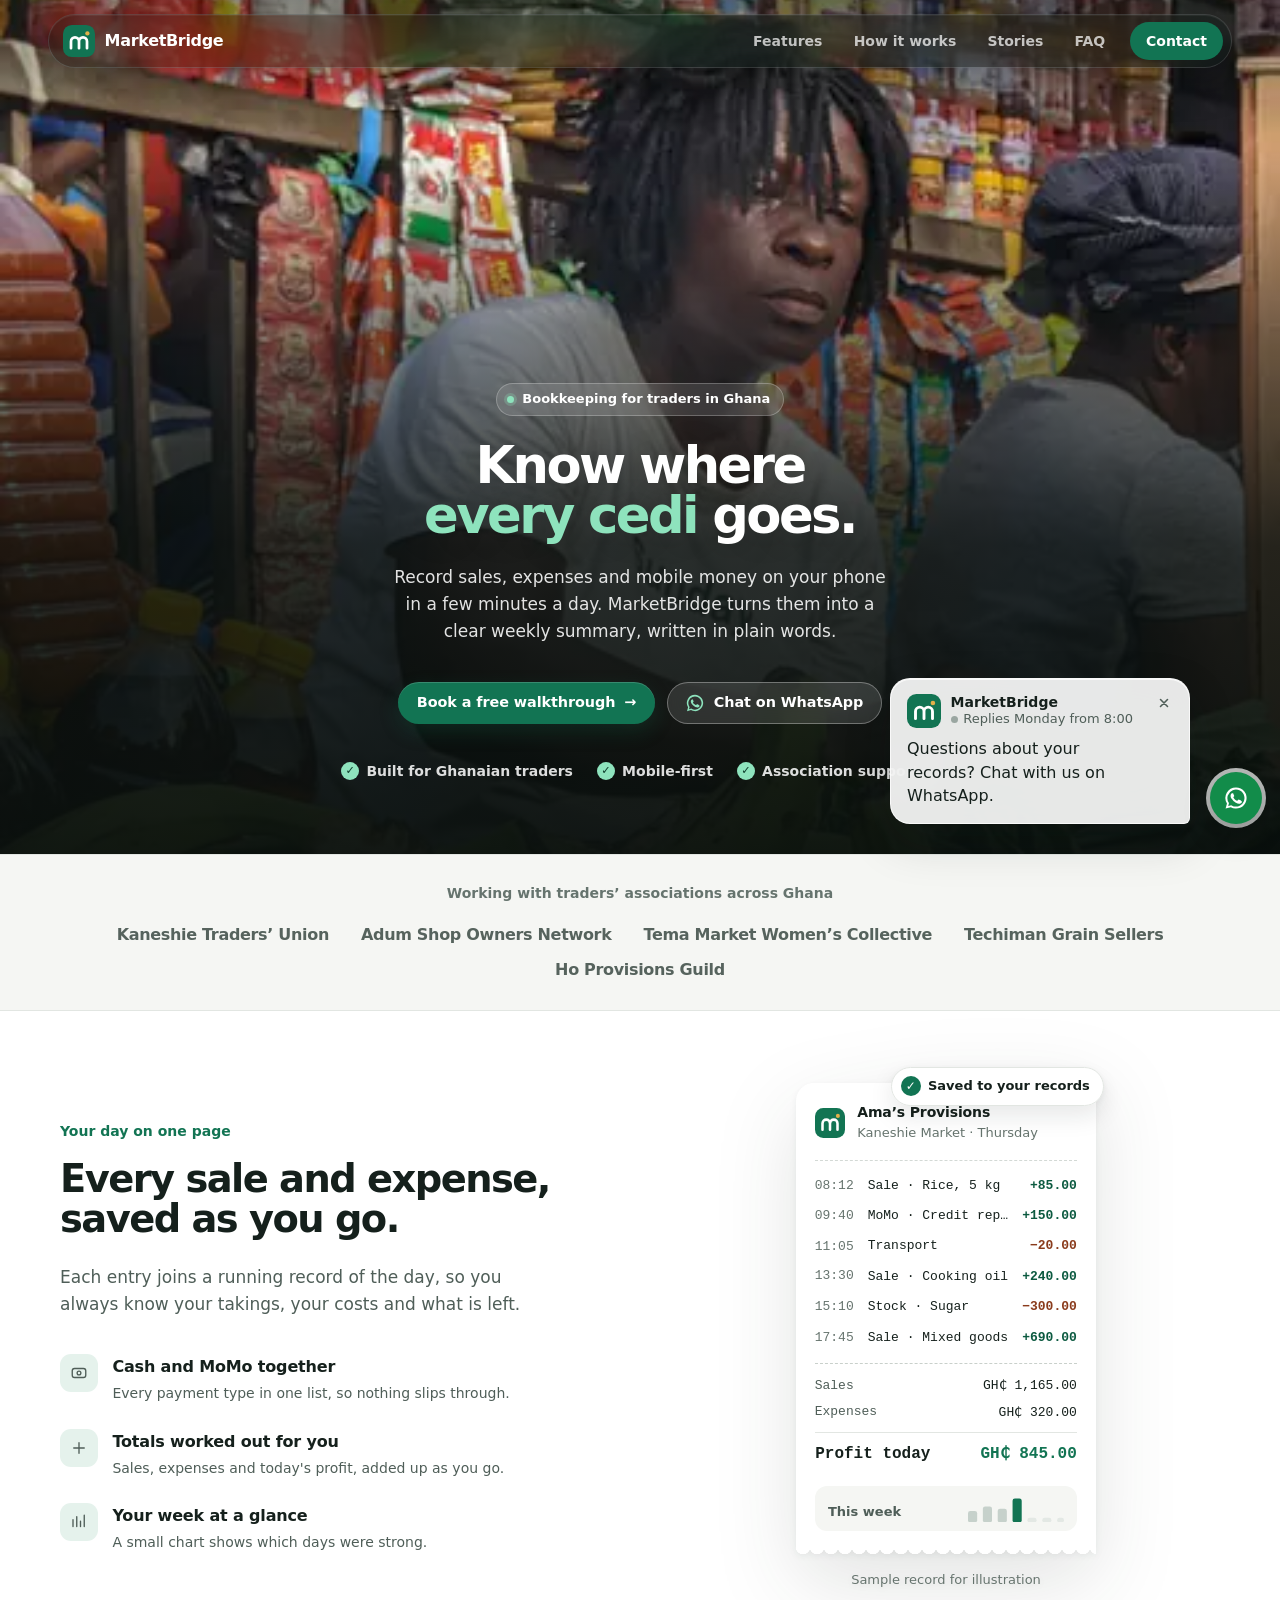
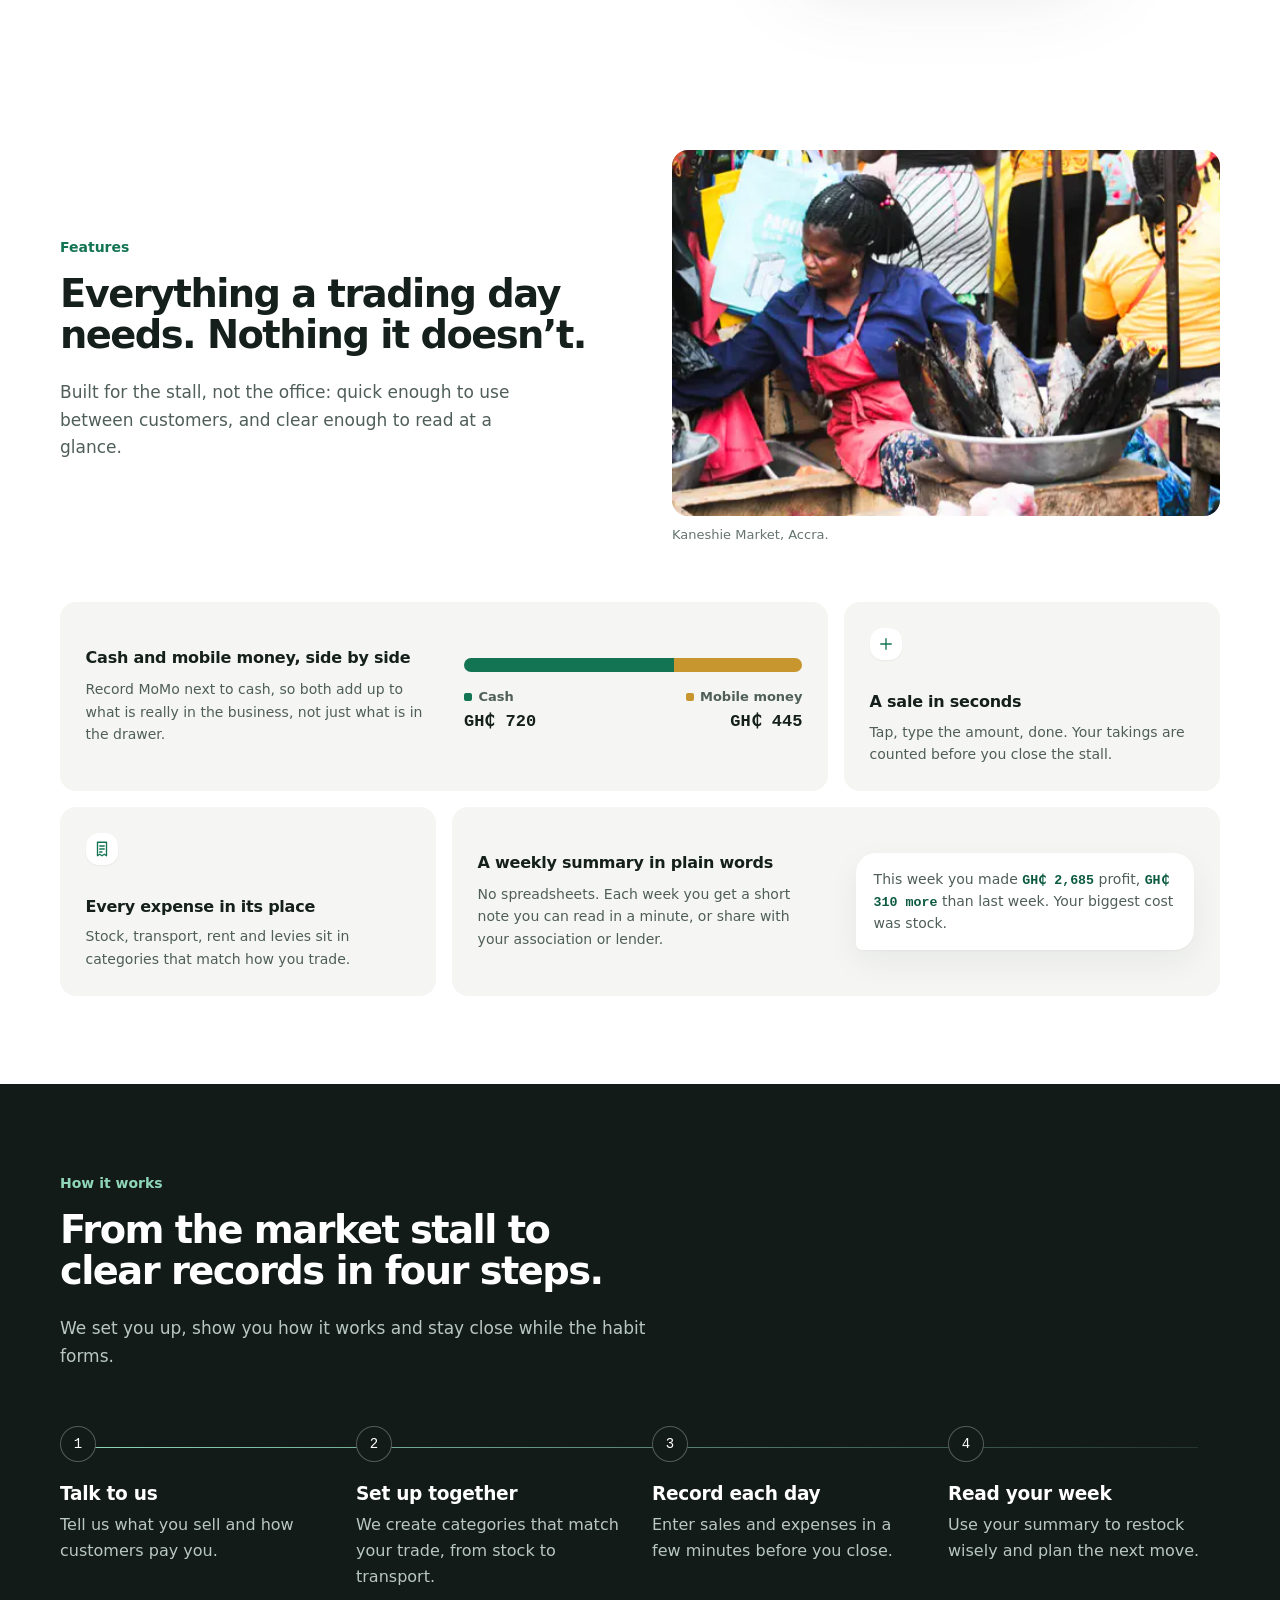
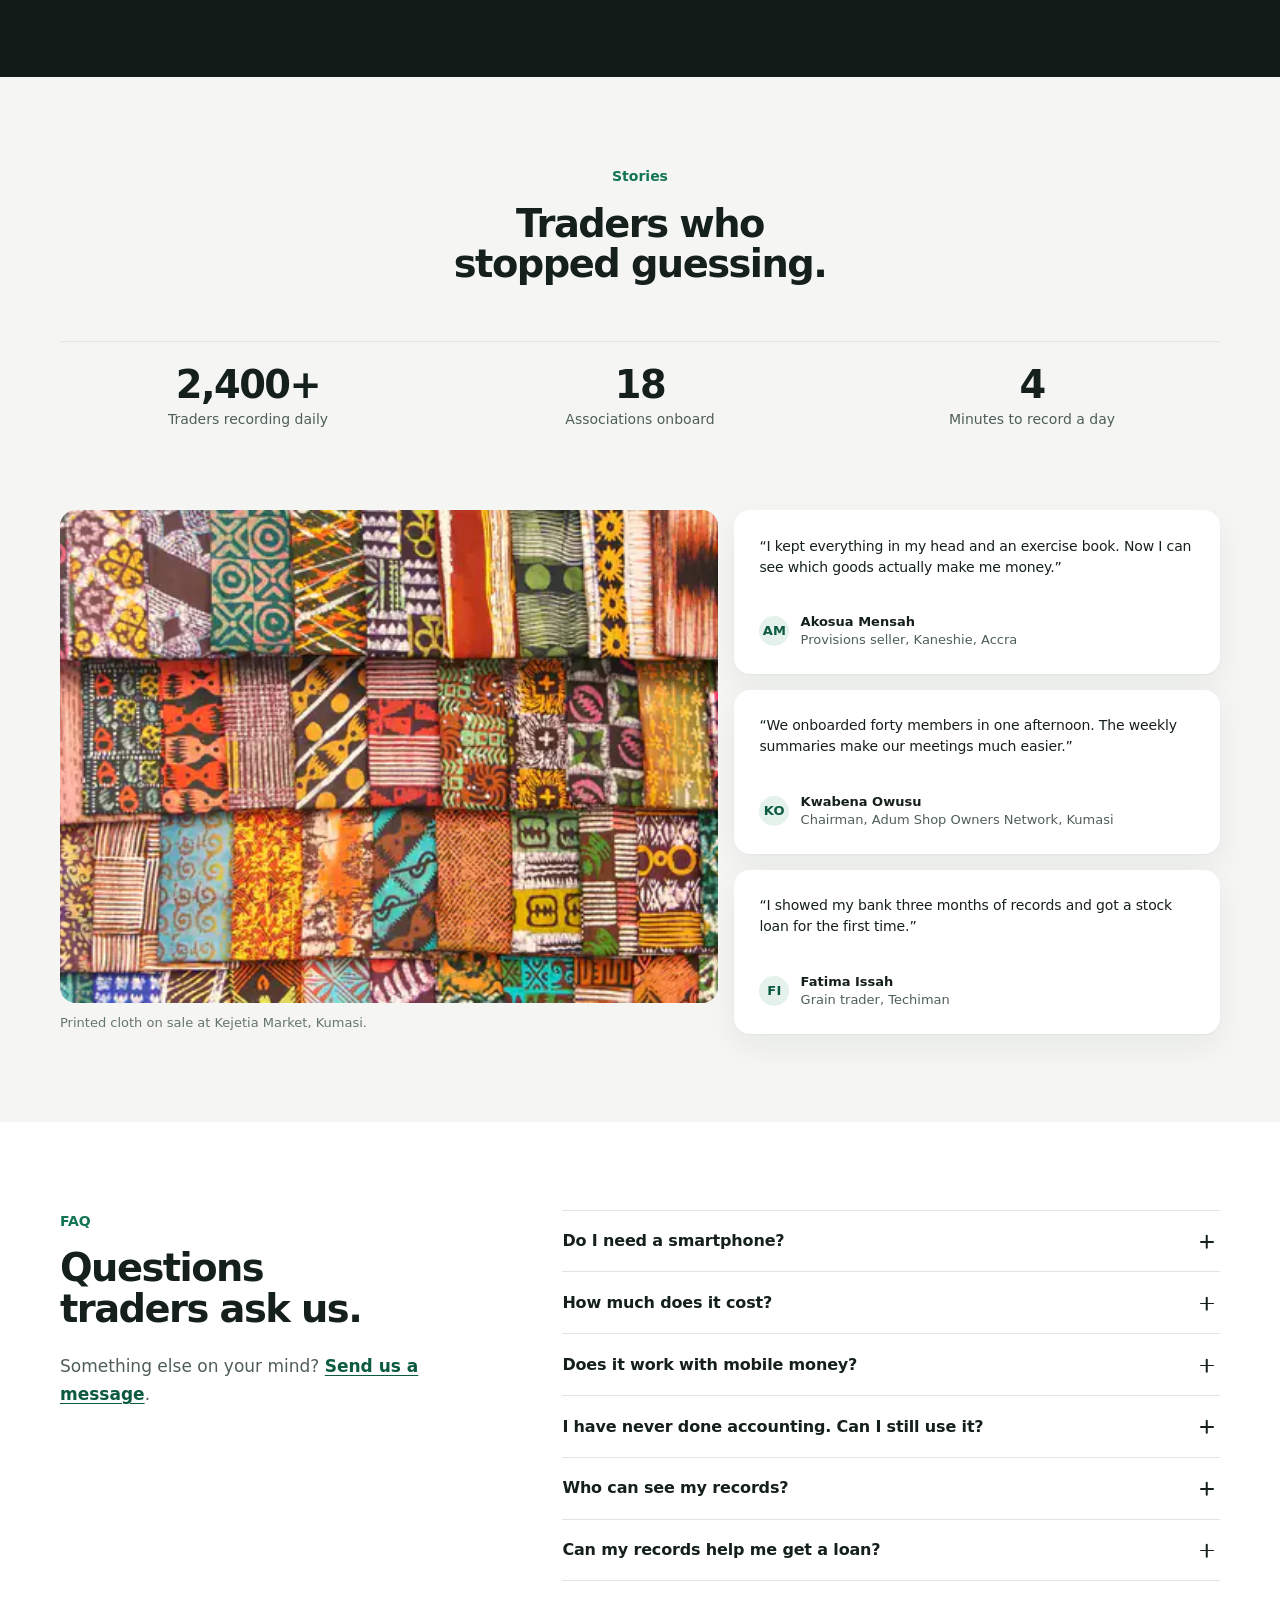
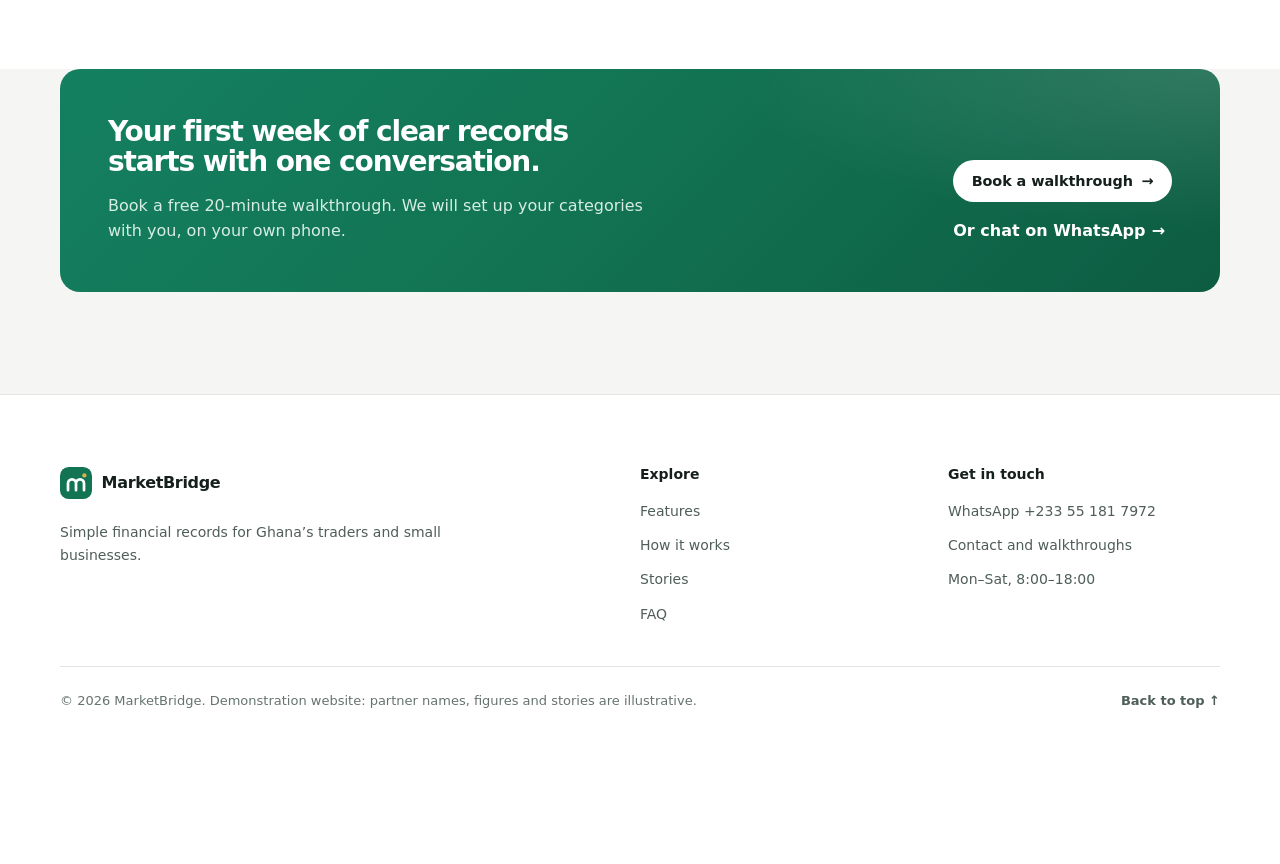
==== commit d3880590: "Two-page site with real market photography - Separate Contact page (contact.html) with the Formspree" ====
--- a/index.html
+++ b/index.html
@@ -4,7 +4,7 @@
     <meta charset="UTF-8" />
     <meta name="viewport" content="width=device-width, initial-scale=1" />
     <meta name="theme-color" content="#f5f6f3" />
-    <title>MarketBridge | Simple financial records for Ghanaian traders</title>
+    <title>MarketBridge | Financial records for Ghanaian traders</title>
     <meta
       name="description"
       content="MarketBridge helps Ghanaian traders and small businesses record daily sales, expenses and mobile money on their phone, with a clear weekly summary in plain words."
@@ -15,15 +15,43 @@
     <meta property="og:site_name" content="MarketBridge" />
     <meta property="og:locale" content="en_GH" />
     <meta property="og:url" content="https://marketbridge-sample.netlify.app/" />
-    <meta property="og:title" content="MarketBridge | Simple financial records for Ghanaian traders" />
+    <meta property="og:title" content="MarketBridge | Financial records for Ghanaian traders" />
     <meta
       property="og:description"
       content="Record sales, expenses and mobile money in a few minutes a day, then see exactly where every cedi goes."
     />
-    <meta name="twitter:card" content="summary" />
+    <meta property="og:image" content="https://marketbridge-sample.netlify.app/assets/og/marketbridge-og.jpg" />
+    <meta property="og:image:type" content="image/jpeg" />
+    <meta property="og:image:width" content="1200" />
+    <meta property="og:image:height" content="630" />
+    <meta property="og:image:alt" content="MarketBridge logo and the line “Know where every cedi goes” beside a photo of a market trader selling plantain in Ghana." />
+    <meta name="twitter:card" content="summary_large_image" />
+    <meta name="twitter:title" content="MarketBridge | Financial records for Ghanaian traders" />
+    <meta name="twitter:description" content="Record sales, expenses and mobile money in a few minutes a day, then see exactly where every cedi goes." />
+    <meta name="twitter:image" content="https://marketbridge-sample.netlify.app/assets/og/marketbridge-og.jpg" />
+    <meta name="twitter:image:alt" content="MarketBridge logo and the line “Know where every cedi goes” beside a photo of a market trader selling plantain in Ghana." />
     <link rel="icon" href="assets/favicon.svg" type="image/svg+xml" />
-    <link rel="stylesheet" href="styles.css?v=20261105" />
-    <script src="script.js?v=20261105" defer></script>
+    <!-- Hero photo preload: mirrors the <picture> sources (wide frame from 1000px, portrait crop below). -->
+    <link
+      rel="preload"
+      as="image"
+      type="image/webp"
+      media="(min-width: 1000px)"
+      imagesrcset="assets/img/market-trader-1200.webp 1200w, assets/img/market-trader-1600.webp 1600w, assets/img/market-trader-2400.webp 2400w"
+      imagesizes="100vw"
+      fetchpriority="high"
+    />
+    <link
+      rel="preload"
+      as="image"
+      type="image/webp"
+      media="(max-width: 999px)"
+      imagesrcset="assets/img/market-trader-portrait-480.webp 480w, assets/img/market-trader-portrait-768.webp 768w, assets/img/market-trader-portrait-1080.webp 1080w"
+      imagesizes="100vw"
+      fetchpriority="high"
+    />
+    <link rel="stylesheet" href="styles.css?v=20261105d" />
+    <script src="script.js?v=20261105d" defer></script>
     <script type="application/ld+json">
       {
         "@context": "https://schema.org",
@@ -33,11 +61,20 @@
             "name": "MarketBridge",
             "url": "https://marketbridge-sample.netlify.app/",
             "logo": "https://marketbridge-sample.netlify.app/assets/favicon.svg",
+            "image": "https://marketbridge-sample.netlify.app/assets/og/marketbridge-og.jpg",
             "description": "Financial record-keeping for Ghanaian traders and small businesses: daily sales, expenses, mobile money and weekly summaries.",
             "telephone": "+233551817972",
             "areaServed": { "@type": "Country", "name": "Ghana" },
             "address": { "@type": "PostalAddress", "addressCountry": "GH" },
-            "openingHours": "Mo-Sa 08:00-18:00"
+            "openingHours": "Mo-Sa 08:00-18:00",
+            "contactPoint": {
+              "@type": "ContactPoint",
+              "contactType": "customer service",
+              "telephone": "+233551817972",
+              "url": "https://marketbridge-sample.netlify.app/contact.html",
+              "areaServed": "GH",
+              "availableLanguage": "en"
+            }
           },
           {
             "@type": "FAQPage",
@@ -78,15 +115,36 @@
           <a href="#how-it-works">How it works</a>
           <a href="#trust">Stories</a>
           <a href="#faq">FAQ</a>
-          <a class="nav-cta" href="#contact">Book a walkthrough</a>
+          <a class="nav-cta" href="contact.html">Contact</a>
         </nav>
       </div>
     </header>
 
     <main id="main-content">
-      <section id="top" class="hero" aria-labelledby="hero-title">
-        <div class="container hero-grid">
-          <div class="hero-copy">
+      <section id="top" class="hero" aria-labelledby="hero-title" data-nav-dark>
+        <div class="hero-stage">
+          <picture class="hero-photo">
+            <source
+              media="(min-width: 1000px)"
+              type="image/webp"
+              srcset="assets/img/market-trader-1200.webp 1200w, assets/img/market-trader-1600.webp 1600w, assets/img/market-trader-2400.webp 2400w"
+              sizes="100vw"
+              width="2400"
+              height="1600"
+            />
+            <img
+              src="assets/img/market-trader-portrait-768.webp"
+              srcset="assets/img/market-trader-portrait-480.webp 480w, assets/img/market-trader-portrait-768.webp 768w, assets/img/market-trader-portrait-1080.webp 1080w"
+              sizes="100vw"
+              width="1080"
+              height="2160"
+              loading="eager"
+              fetchpriority="high"
+              decoding="async"
+              alt="A market trader in Ghana at her stall, arranging bunches of green and ripe plantain beside bowls of produce and shelves of cooking oil."
+            />
+          </picture>
+          <div class="container hero-copy">
             <p class="kicker"><span class="kicker-dot" aria-hidden="true"></span>Bookkeeping for traders in Ghana</p>
             <h1 id="hero-title">Know where <span class="accent">every cedi</span> goes.</h1>
             <p class="hero-intro">
@@ -94,7 +152,7 @@
               into a clear weekly summary, written in plain words.
             </p>
             <div class="hero-actions">
-              <a class="button button-primary" href="#contact">Book a free walkthrough <span class="arrow" aria-hidden="true">→</span></a>
+              <a class="button button-primary" href="contact.html">Book a free walkthrough <span class="arrow" aria-hidden="true">→</span></a>
               <a class="button button-quiet" href="https://wa.me/233551817972?text=Hello%20MarketBridge%2C%20I%20would%20like%20to%20make%20an%20enquiry." target="_blank" rel="noopener noreferrer">
                 <svg class="wa-glyph" viewBox="0 0 32 32" aria-hidden="true" focusable="false"><path d="M16 3a13 13 0 0 0-11.1 19.8L3.2 29l6.4-1.7A13 13 0 1 0 16 3Zm0 23.6a10.5 10.5 0 0 1-5.4-1.5l-.4-.2-3.8 1 1-3.7-.3-.4A10.5 10.5 0 1 1 16 26.6Zm5.8-7.8c-.3-.2-1.9-.9-2.2-1s-.5-.2-.7.2-.8 1-1 1.2-.4.2-.7.1a8.6 8.6 0 0 1-2.6-1.6 9.6 9.6 0 0 1-1.8-2.2c-.2-.3 0-.5.1-.7l.5-.6.3-.5c.1-.2.1-.4 0-.6l-1-2.4c-.2-.6-.5-.5-.7-.5h-.6c-.2 0-.6.1-.9.4s-1.2 1.2-1.2 2.9 1.2 3.3 1.4 3.5c.2.2 2.4 3.7 5.9 5.2.8.4 1.5.6 2 .7.8.3 1.6.2 2.2.1.7-.1 1.9-.8 2.2-1.5.3-.7.3-1.4.2-1.5-.1-.1-.4-.2-.7-.4Z"/></svg>
                 Chat on WhatsApp
@@ -106,8 +164,44 @@
               <li>Association supported</li>
             </ul>
           </div>
-
-          <figure class="receipt-wrap">
+        </div>
+      </section>
+
+      <section class="partners" aria-labelledby="partners-title">
+        <div class="container partners-inner">
+          <h2 id="partners-title" class="partners-label">Working with traders’ associations across Ghana</h2>
+          <ul class="partner-list">
+            <li>Kaneshie Traders’ Union</li>
+            <li>Adum Shop Owners Network</li>
+            <li>Tema Market Women’s Collective</li>
+            <li>Techiman Grain Sellers</li>
+            <li>Ho Provisions Guild</li>
+          </ul>
+        </div>
+      </section>
+
+      <section class="section daybook" aria-labelledby="daybook-title">
+        <div class="container duo">
+          <div class="section-head reveal">
+            <p class="label">Your day on one page</p>
+            <h2 id="daybook-title">Every sale and expense, saved as you go.</h2>
+            <p>Each entry joins a running record of the day, so you always know your takings, your costs and what is left.</p>
+            <ul class="mini-features" aria-label="What the daily record shows">
+              <li>
+                <span class="mini-icon" aria-hidden="true"><svg viewBox="0 0 24 24"><rect x="3" y="6" width="18" height="12" rx="3" /><circle cx="12" cy="12" r="2.5" /></svg></span>
+                <div><strong>Cash and MoMo together</strong><span>Every payment type in one list, so nothing slips through.</span></div>
+              </li>
+              <li>
+                <span class="mini-icon" aria-hidden="true"><svg viewBox="0 0 24 24"><path d="M5 12h14M12 5v14" /></svg></span>
+                <div><strong>Totals worked out for you</strong><span>Sales, expenses and today's profit, added up as you go.</span></div>
+              </li>
+              <li>
+                <span class="mini-icon" aria-hidden="true"><svg viewBox="0 0 24 24"><path d="M4 18V9m5 9V5m5 13v-7m5 7V3" /></svg></span>
+                <div><strong>Your week at a glance</strong><span>A small chart shows which days were strong.</span></div>
+              </li>
+            </ul>
+          </div>
+          <figure class="receipt-wrap reveal">
             <div class="receipt">
               <div class="receipt-head">
                 <svg class="receipt-logo" viewBox="0 0 40 40" aria-hidden="true" focusable="false">
@@ -152,24 +246,27 @@
         </div>
       </section>
 
-      <section class="partners" aria-labelledby="partners-title">
-        <div class="container partners-inner">
-          <h2 id="partners-title" class="partners-label">Working with traders’ associations across Ghana</h2>
-          <ul class="partner-list">
-            <li>Kaneshie Traders’ Union</li>
-            <li>Adum Shop Owners Network</li>
-            <li>Tema Market Women’s Collective</li>
-            <li>Techiman Grain Sellers</li>
-            <li>Ho Provisions Guild</li>
-          </ul>
-        </div>
-      </section>
-
       <section id="benefits" class="section features" aria-labelledby="benefits-title">
         <div class="container">
-          <div class="section-head reveal">
-            <p class="label">Features</p>
-            <h2 id="benefits-title">Everything a trading day needs. Nothing it doesn’t.</h2>
+          <div class="duo duo-intro">
+            <div class="section-head reveal">
+              <p class="label">Features</p>
+              <h2 id="benefits-title">Everything a trading day needs. Nothing it doesn’t.</h2>
+              <p>Built for the stall, not the office: quick enough to use between customers, and clear enough to read at a glance.</p>
+            </div>
+            <figure class="duo-photo reveal">
+              <img
+                src="assets/img/fish-seller-768.webp"
+                srcset="assets/img/fish-seller-480.webp 480w, assets/img/fish-seller-768.webp 768w, assets/img/fish-seller-1200.webp 1200w, assets/img/fish-seller-1600.webp 1600w"
+                sizes="(min-width: 1208px) 548px, (min-width: 920px) calc(50vw - 56px), (min-width: 560px) calc(100vw - 48px), calc(100vw - 32px)"
+                width="1600"
+                height="1067"
+                loading="lazy"
+                decoding="async"
+                alt="A trader at Kaneshie Market in Accra, in a blue shirt and red apron, arranging smoked fish in a steel bowl."
+              />
+              <figcaption>Kaneshie Market, Accra.</figcaption>
+            </figure>
           </div>
 
           <div class="bento" data-stagger>
@@ -246,19 +343,32 @@
 
       <section id="trust" class="section stories" aria-labelledby="stories-title">
         <div class="container">
-          <div class="section-head reveal">
+          <div class="section-head section-head-center reveal">
             <p class="label">Stories</p>
             <h2 id="stories-title">Traders who stopped guessing.</h2>
           </div>
 
-          <dl class="stats" data-stagger>
+          <dl class="stats stats-row" data-stagger>
             <div class="stat reveal"><dt>Traders recording daily</dt><dd>2,400+</dd></div>
             <div class="stat reveal"><dt>Associations onboard</dt><dd>18</dd></div>
             <div class="stat reveal"><dt>Minutes to record a day</dt><dd>4</dd></div>
           </dl>
 
-          <div class="quotes" data-stagger>
-            <figure class="quote reveal">
+          <div class="story-grid" data-stagger>
+            <figure class="story-photo reveal">
+              <img
+                src="assets/img/textiles-768.webp"
+                srcset="assets/img/textiles-480.webp 480w, assets/img/textiles-768.webp 768w, assets/img/textiles-1200.webp 1200w, assets/img/textiles-1600.webp 1600w"
+                sizes="(min-width: 1208px) 548px, (min-width: 920px) calc(50vw - 56px), (min-width: 560px) calc(100vw - 48px), calc(100vw - 32px)"
+                width="1600"
+                height="1067"
+                loading="lazy"
+                decoding="async"
+                alt="Rows of folded printed cloth in bold patterns of orange, teal, yellow and purple on a market stall."
+              />
+              <figcaption>Printed cloth on sale at Kejetia Market, Kumasi.</figcaption>
+            </figure>
+            <figure class="quote quote-featured reveal">
               <blockquote><p>“I kept everything in my head and an exercise book. Now I can see which goods actually make me money.”</p></blockquote>
               <figcaption><span class="avatar" aria-hidden="true">AM</span><span><strong>Akosua Mensah</strong>Provisions seller, Kaneshie, Accra</span></figcaption>
             </figure>
@@ -274,27 +384,12 @@
         </div>
       </section>
 
-      <section class="cta-section" aria-labelledby="cta-title">
-        <div class="container">
-          <div class="cta-panel reveal">
-            <div>
-              <h2 id="cta-title">Your first week of clear records starts with one conversation.</h2>
-              <p>Book a free 20-minute walkthrough. We will set up your categories with you, on your own phone.</p>
-            </div>
-            <div class="cta-actions">
-              <a class="button button-light" href="#contact">Book a walkthrough <span class="arrow" aria-hidden="true">→</span></a>
-              <a class="text-link text-link-light" href="https://wa.me/233551817972?text=Hello%20MarketBridge%2C%20I%20would%20like%20to%20book%20a%20walkthrough." target="_blank" rel="noopener noreferrer">Or chat on WhatsApp <span class="arrow" aria-hidden="true">→</span></a>
-            </div>
-          </div>
-        </div>
-      </section>
-
       <section id="faq" class="section faq" aria-labelledby="faq-title">
         <div class="container faq-grid">
           <div class="section-head reveal">
             <p class="label">FAQ</p>
             <h2 id="faq-title">Questions traders ask us.</h2>
-            <p>Something else on your mind? <a class="inline-link" href="#contact">Send us a message</a>.</p>
+            <p>Something else on your mind? <a class="inline-link" href="contact.html">Send us a message</a>.</p>
           </div>
           <div class="faq-list reveal">
             <details name="faq">
@@ -325,54 +420,18 @@
         </div>
       </section>
 
-      <section id="contact" class="section contact" aria-labelledby="contact-title">
-        <div class="container contact-grid">
-          <div class="contact-copy reveal">
-            <p class="label">Contact</p>
-            <h2 id="contact-title">Tell us about your business.</h2>
-            <p>Share what you sell and how you keep records today. We reply within one working day with the next practical step.</p>
-            <ul class="contact-details">
-              <li>
-                <span class="cd-label">WhatsApp</span>
-                <a class="inline-link" href="https://wa.me/233551817972?text=Hello%20MarketBridge%2C%20I%20would%20like%20to%20make%20an%20enquiry." target="_blank" rel="noopener noreferrer">+233 55 181 7972</a>
-              </li>
-              <li><span class="cd-label">Hours</span><span>Monday to Saturday, 8:00 to 18:00</span></li>
-              <li><span class="cd-label">Offices</span><span>Accra and Kumasi</span></li>
-            </ul>
-          </div>
-
-          <form class="contact-form" action="https://formspree.io/f/xzeeovrd" method="POST">
-            <input type="hidden" name="_subject" value="New MarketBridge website enquiry" />
-            <p class="form-required-note">Fields marked <span aria-hidden="true">*</span><span class="sr-only">with an asterisk</span> are required.</p>
-            <div class="form-field">
-              <label for="name">Full name <span class="required" aria-hidden="true">*</span></label>
-              <input id="name" name="name" type="text" autocomplete="name" maxlength="100" required aria-describedby="name-error" />
-              <p class="field-error" id="name-error"></p>
+      <section class="cta-section" aria-labelledby="cta-title">
+        <div class="container">
+          <div class="cta-panel reveal">
+            <div>
+              <h2 id="cta-title">Your first week of clear records starts with one conversation.</h2>
+              <p>Book a free 20-minute walkthrough. We will set up your categories with you, on your own phone.</p>
             </div>
-            <div class="form-field">
-              <label for="email">Email address <span class="required" aria-hidden="true">*</span></label>
-              <input id="email" name="email" type="email" autocomplete="email" maxlength="254" required aria-describedby="email-error" />
-              <p class="field-error" id="email-error"></p>
+            <div class="cta-actions">
+              <a class="button button-light" href="contact.html">Book a walkthrough <span class="arrow" aria-hidden="true">→</span></a>
+              <a class="text-link text-link-light" href="https://wa.me/233551817972?text=Hello%20MarketBridge%2C%20I%20would%20like%20to%20book%20a%20walkthrough." target="_blank" rel="noopener noreferrer">Or chat on WhatsApp <span class="arrow" aria-hidden="true">→</span></a>
             </div>
-            <div class="form-field">
-              <label for="phone">Phone number <span class="optional">(optional)</span></label>
-              <input id="phone" name="phone" type="tel" autocomplete="tel" inputmode="tel" maxlength="20" aria-describedby="phone-error" />
-              <p class="field-error" id="phone-error"></p>
-            </div>
-            <div class="form-field">
-              <label for="message">How can we help? <span class="required" aria-hidden="true">*</span></label>
-              <textarea id="message" name="message" rows="5" maxlength="3000" required aria-describedby="message-error"></textarea>
-              <p class="field-error" id="message-error"></p>
-            </div>
-            <!-- Honeypot: the hidden attribute (display:none) keeps people and browser autofill out; simple bots still fill it. -->
-            <div class="hp-field" hidden>
-              <label for="hp-check">Do not complete</label>
-              <input id="hp-check" name="_gotcha" type="text" tabindex="-1" autocomplete="off" />
-            </div>
-            <button class="button button-primary form-submit" type="submit">Send enquiry <span class="arrow" aria-hidden="true">→</span></button>
-            <div class="form-status" id="form-status" role="status" aria-live="polite" tabindex="-1"></div>
-            <p class="form-privacy">Your details are only used to reply to this enquiry.</p>
-          </form>
+          </div>
         </div>
       </section>
     </main>
@@ -403,18 +462,21 @@
           <h2>Get in touch</h2>
           <ul>
             <li><a href="https://wa.me/233551817972" target="_blank" rel="noopener noreferrer">WhatsApp +233 55 181 7972</a></li>
-            <li><a href="#contact">Book a walkthrough</a></li>
+            <li><a href="contact.html">Contact and walkthroughs</a></li>
             <li>Mon–Sat, 8:00–18:00</li>
           </ul>
         </div>
       </div>
       <div class="container footer-bottom">
-        <p>© <span id="current-year">2026</span> MarketBridge. Demonstration website: partner names, figures and stories are illustrative.</p>
+        <div class="footer-notes">
+          <p>© <span id="current-year">2026</span> MarketBridge. Demonstration website: partner names, figures and stories are illustrative.</p>
+          <!-- Photo attribution (CC BY-SA, via Wikimedia Commons): see README.md, "Photographs". -->
+        </div>
         <a class="back-to-top" href="#top">Back to top <span aria-hidden="true">↑</span></a>
       </div>
     </footer>
 
-    <!-- WhatsApp greeting: shown once per visit by script.js; stays hidden without JavaScript. -->
+    <!-- WhatsApp greeting: shown on every page load by script.js; stays hidden without JavaScript. -->
     <div class="wa-teaser" hidden>
       <a
         class="wa-teaser-link"
--- a/styles.css
+++ b/styles.css
@@ -23,14 +23,22 @@
 
   /* Type scale: five text sizes used everywhere (headings have their own clamps). */
   --fs-caption: .8125rem;                                  /* 13px */
-  --fs-small: .9375rem;                                    /* 15px */
-  --fs-body: 1.0625rem;                                    /* 17px */
-  --fs-lead: clamp(1.125rem, 1.03rem + .4vw, 1.25rem);     /* 18 → 20px */
-  --fs-title: clamp(1.1875rem, 1.1rem + .35vw, 1.3125rem); /* 19 → 21px */
-
-  --radius-xl: 32px;
-  --radius-lg: 24px;
-  --radius-md: 16px;
+  --fs-small: .875rem;                                     /* 14px */
+  --fs-body: 1rem;                                         /* 16px */
+  --fs-lead: clamp(1rem, .95rem + .25vw, 1.0625rem);        /* 16 → 17px */
+  --fs-title: clamp(1.0625rem, 1rem + .2vw, 1.1875rem);    /* 17 → 19px */
+
+  /* Spacing scale: one rhythm for the whole site. */
+  --sp-1: .5rem;
+  --sp-2: 1rem;
+  --sp-3: 1.5rem;
+  --sp-4: 2.25rem;
+  --sp-5: 3.5rem;
+  --sp-6: 5rem;
+
+  --radius-xl: 20px;
+  --radius-lg: 16px;
+  --radius-md: 12px;
   --container: 1160px;
   --ease: cubic-bezier(.2, .7, .2, 1);
   --shadow-soft: 0 1px 2px rgba(21, 32, 28, .04), 0 12px 32px rgba(21, 32, 28, .06);
@@ -47,7 +55,7 @@
   color: var(--ink);
   background: var(--bg);
   font-family: var(--font-sans);
-  font-size: 1.0625rem;
+  font-size: 1rem;
   line-height: 1.6;
   -webkit-font-smoothing: antialiased;
   text-rendering: optimizeLegibility;
@@ -68,11 +76,11 @@
 .brand-mark rect, .receipt-logo rect { fill: var(--green); }
 .brand-mark path, .receipt-logo path { fill: none; stroke: #fff; stroke-width: 3.4; stroke-linecap: round; stroke-linejoin: round; }
 .brand-mark circle, .receipt-logo circle { fill: #e2b04a; }
-.brand-name { font-family: var(--font-display); font-size: 1.08rem; font-weight: 700; letter-spacing: -.02em; }
+.brand-name { font-family: var(--font-display); font-size: 1rem; font-weight: 700; letter-spacing: -.02em; }
 
 /* Header: a floating glass capsule */
 .site-header { position: sticky; top: 0; z-index: 40; padding: 10px 12px 0; }
-.nav-shell { position: relative; display: flex; align-items: center; justify-content: space-between; gap: 1rem; max-width: calc(var(--container) + 24px); min-height: 60px; margin-inline: auto; padding: 0 8px 0 14px; color: var(--ink); background: rgba(255, 255, 255, .5); border: 1px solid rgba(255, 255, 255, .65); border-radius: 999px; isolation: isolate; box-shadow: inset 0 1px 0 rgba(255, 255, 255, .75), 0 6px 24px rgba(21, 32, 28, .06); transition: max-width .5s var(--ease), transform .4s var(--ease), box-shadow .3s ease, background-color .35s ease, border-color .35s ease, color .35s ease; }
+.nav-shell { position: relative; display: flex; align-items: center; justify-content: space-between; gap: 1rem; max-width: calc(var(--container) + 24px); min-height: 54px; margin-inline: auto; padding: 0 8px 0 14px; color: var(--ink); background: rgba(255, 255, 255, .5); border: 1px solid rgba(255, 255, 255, .65); border-radius: 999px; isolation: isolate; box-shadow: inset 0 1px 0 rgba(255, 255, 255, .75), 0 6px 24px rgba(21, 32, 28, .06); transition: max-width .5s var(--ease), transform .4s var(--ease), box-shadow .3s ease, background-color .35s ease, border-color .35s ease, color .35s ease; }
 .site-header.is-scrolled .nav-shell { background: rgba(255, 255, 255, .58); box-shadow: inset 0 1px 0 rgba(255, 255, 255, .8), 0 12px 40px rgba(21, 32, 28, .12), 0 1px 2px rgba(21, 32, 28, .05); }
 /* Over dark sections the glass turns smoky and the text light (class set by script.js). */
 .site-header.on-dark .nav-shell { color: #fff; background: rgba(18, 27, 24, .42); border-color: rgba(255, 255, 255, .14); box-shadow: inset 0 1px 0 rgba(255, 255, 255, .1), 0 12px 40px rgba(0, 0, 0, .25); }
@@ -98,13 +106,13 @@
   .site-header.on-dark .primary-nav a:not(.nav-cta):hover { background: rgba(255, 255, 255, .08); }
   .site-header.on-dark .primary-nav a + a:not(.nav-cta) { border-top-color: rgba(255, 255, 255, .1); }
 }
-.primary-nav a { padding: .85rem 1rem; color: var(--ink); font-size: var(--fs-body); font-weight: 600; text-decoration: none; border-radius: 12px; }
+.primary-nav a { padding: .75rem 1rem; color: var(--ink); font-size: var(--fs-body); font-weight: 600; text-decoration: none; border-radius: 12px; }
 .primary-nav a:hover { background: var(--bg); }
 .primary-nav .nav-cta { margin-top: .4rem; color: #fff; background: var(--green); text-align: center; }
 .primary-nav .nav-cta:hover { background: var(--green-ink); }
 
 /* Buttons and links */
-.button { display: inline-flex; align-items: center; justify-content: center; gap: .55rem; min-height: 52px; padding: .8rem 1.5rem; border: 0; border-radius: 999px; font-size: var(--fs-body); font-weight: 650; letter-spacing: -.005em; text-decoration: none; cursor: pointer; transition: transform .2s var(--ease), background-color .2s ease, box-shadow .2s ease; }
+.button { display: inline-flex; align-items: center; justify-content: center; gap: .55rem; min-height: 42px; padding: .55rem 1.15rem; border: 0; border-radius: 999px; font-size: .9rem; font-weight: 650; letter-spacing: -.005em; text-decoration: none; cursor: pointer; transition: transform .2s var(--ease), background-color .2s ease, box-shadow .2s ease; }
 .button:hover { transform: translateY(-1px); }
 .button:active { transform: translateY(0) scale(.98); }
 .button-primary { color: #fff; background: var(--green); box-shadow: inset 0 1px 0 rgba(255, 255, 255, .16), 0 8px 20px rgba(18, 116, 83, .22); }
@@ -123,50 +131,99 @@
 .inline-link:hover { color: var(--green); }
 
 /* Shared section type */
-.section { padding: clamp(5.5rem, 11vw, 8rem) 0; }
-.section-head { max-width: 44rem; margin-bottom: clamp(2.5rem, 6vw, 4rem); }
-.label { margin-bottom: .9rem; color: var(--green); font-size: var(--fs-small); font-weight: 650; }
-h2 { font-size: clamp(2rem, 7vw, 3.5rem); font-weight: 700; line-height: 1.06; letter-spacing: -.04em; text-wrap: balance; }
-.section-head > p:not(.label) { margin-top: 1rem; color: var(--ink-2); font-size: var(--fs-lead); }
+.section { padding: clamp(3.5rem, 7vw, 5.5rem) 0; }
+.section-head { max-width: 40rem; margin-bottom: clamp(2.25rem, 5vw, 3.5rem); }
+.label { margin-bottom: var(--sp-2); color: var(--green); font-size: var(--fs-small); font-weight: 650; }
+h2 { font-size: clamp(1.6rem, 4.5vw, 2.4rem); font-weight: 700; line-height: 1.06; letter-spacing: -.04em; text-wrap: balance; }
+.section-head > p:not(.label) { margin-top: var(--sp-3); color: var(--ink-2); font-size: var(--fs-lead); }
 h3 { font-size: var(--fs-title); font-weight: 650; line-height: 1.3; letter-spacing: -.015em; }
 
-/* Hero */
-.hero { position: relative; overflow: hidden; padding: clamp(2.5rem, 8vw, 5.5rem) 0 clamp(3.5rem, 9vw, 6.5rem); background:
-  radial-gradient(60% 50% at 85% 10%, rgba(255, 255, 255, .95), transparent 70%),
-  radial-gradient(40% 35% at 95% 60%, rgba(18, 116, 83, .07), transparent 70%),
-  var(--bg); }
-.hero-grid { display: grid; gap: clamp(3rem, 7vw, 5rem); align-items: center; }
-.kicker { display: inline-flex; align-items: center; gap: .55rem; margin-bottom: 1.5rem; padding: .4rem .85rem .4rem .7rem; color: var(--ink-2); background: var(--surface); border: 1px solid var(--line); border-radius: 999px; font-size: var(--fs-small); font-weight: 600; }
+/* Hero: an immersive market photograph with the headline set on it.
+   The stage is inset from the window edges and runs up behind the floating nav. */
+.hero { --header-h: 70px; --mint: #8ee3bd; position: relative; margin-top: calc(-1 * var(--header-h)); padding: 0; background: var(--bg); }
+.hero-stage { position: relative; isolation: isolate; display: flex; align-items: flex-end; min-height: max(620px, 94svh); overflow: hidden; padding: calc(var(--header-h) + clamp(150px, 36vw, 300px)) 0 var(--sp-5); color: #fff; background: #2b3530; }
+.hero-photo, .hero-photo img { position: absolute; inset: 0; z-index: -2; display: block; width: 100%; height: 100%; }
+.hero-photo img { object-fit: cover; object-position: 50% 0%; }
+/* Scrims: a light veil under the nav, and a deep one behind the words. */
+.hero-stage::after { content: ""; position: absolute; inset: 0; z-index: -1; pointer-events: none; background:
+  linear-gradient(180deg, rgba(9, 15, 13, .5) 0, rgba(9, 15, 13, 0) 130px),
+  linear-gradient(0deg, rgba(9, 15, 13, .96) 0%, rgba(9, 15, 13, .88) 48%, rgba(9, 15, 13, .55) 66%, rgba(9, 15, 13, 0) 84%); }
+.hero-copy { position: relative; display: flex; flex-direction: column; align-items: center; text-align: center; }
+.hero h1 { max-width: 14ch; }
+.hero .hero-intro { margin-inline: auto; }
+.hero .hero-actions { justify-content: center; }
+.hero .trust-list { justify-content: center; }
+.hero h1 { color: #fff; text-shadow: 0 2px 30px rgba(0, 0, 0, .25); }
+.hero h1 .accent { color: var(--mint); }
+.hero .hero-intro { color: rgba(255, 255, 255, .88); }
+.hero .kicker { color: #fff; background: rgba(255, 255, 255, .12); border-color: rgba(255, 255, 255, .24); -webkit-backdrop-filter: blur(14px); backdrop-filter: blur(14px); }
+.hero .kicker-dot { background: var(--mint); box-shadow: 0 0 0 3px rgba(142, 227, 189, .25); }
+.hero .button-quiet { color: #fff; background: rgba(255, 255, 255, .12); box-shadow: inset 0 0 0 1px rgba(255, 255, 255, .32); -webkit-backdrop-filter: blur(14px); backdrop-filter: blur(14px); }
+.hero .button-quiet:hover { background: rgba(255, 255, 255, .2); box-shadow: inset 0 0 0 1px rgba(255, 255, 255, .5); }
+.hero .wa-glyph { fill: var(--mint); }
+.hero .trust-list { color: rgba(255, 255, 255, .86); }
+.hero .trust-list li::before { color: #0c3b2a; background: var(--mint); }
+.hero-stage :focus-visible { outline-color: var(--mint); }
+.kicker { display: inline-flex; align-items: center; gap: .5rem; margin-bottom: var(--sp-3); padding: .3rem .8rem .3rem .65rem; color: var(--ink-2); background: var(--surface); border: 1px solid var(--line); border-radius: 999px; font-size: var(--fs-caption); font-weight: 600; }
 .kicker-dot { width: 7px; height: 7px; background: var(--green); border-radius: 50%; box-shadow: 0 0 0 3px var(--green-tint); }
-h1 { max-width: 12ch; font-size: clamp(2.9rem, 13vw, 4.5rem); font-weight: 700; line-height: .98; letter-spacing: -.05em; }
+h1 { max-width: 12ch; font-size: clamp(2.25rem, 9.5vw, 3.25rem); font-weight: 700; line-height: .98; letter-spacing: -.05em; }
 h1 .accent { color: var(--green); white-space: nowrap; }
-.hero-intro { max-width: 34rem; margin-top: 1.5rem; color: var(--ink-2); font-size: var(--fs-lead); line-height: 1.55; }
-.hero-actions { display: flex; flex-direction: column; gap: .75rem; margin-top: 2rem; }
-.trust-list { display: flex; flex-wrap: wrap; gap: .5rem 1.4rem; margin: 1.75rem 0 0; padding: 0; list-style: none; color: var(--ink-2); font-size: var(--fs-small); font-weight: 550; }
+.hero-intro { max-width: 32rem; margin-top: var(--sp-3); color: var(--ink-2); font-size: var(--fs-lead); line-height: 1.6; }
+.hero-actions { display: flex; flex-direction: column; gap: .75rem; margin-top: var(--sp-4); }
+.trust-list { display: flex; flex-wrap: wrap; gap: .6rem 1.5rem; margin: var(--sp-4) 0 0; padding: 0; list-style: none; color: var(--ink-2); font-size: var(--fs-small); font-weight: 550; }
 .trust-list li { display: inline-flex; align-items: center; gap: .45rem; }
 .trust-list li::before { content: "✓"; display: grid; place-items: center; width: 18px; height: 18px; color: var(--green); background: var(--green-tint); border-radius: 50%; font-size: .7rem; font-weight: 800; }
 
-/* Hero signature: the day's receipt */
+/* Side-by-side rows: words beside a photo or the sample record. */
+.duo { display: grid; gap: clamp(2rem, 5vw, 3rem); align-items: center; }
+.duo .section-head { margin-bottom: 0; }
+.duo-intro, .duo-stats { margin-bottom: clamp(2.25rem, 5vw, 3.5rem); }
+.duo-photo { display: grid; }
+.duo-photo img { display: block; width: 100%; height: 100%; min-height: 0; aspect-ratio: 4 / 3; object-fit: cover; background: #d8d2c4; border-radius: var(--radius-lg); }
+.duo-photo figcaption { margin-top: .6rem; color: var(--ink-3); font-size: var(--fs-caption); }
+.daybook { background: var(--surface); }
+.mini-features { display: grid; gap: var(--sp-3); margin: var(--sp-4) 0 0; padding: 0; list-style: none; }
+.mini-features li { display: grid; grid-template-columns: 38px 1fr; column-gap: .9rem; align-items: start; }
+.mini-features div { display: grid; gap: .15rem; }
+.mini-features strong { font-size: var(--fs-body); font-weight: 650; letter-spacing: -.01em; }
+.mini-features span { color: var(--ink-2); font-size: var(--fs-small); }
+.mini-icon { display: grid; place-items: center; width: 38px; height: 38px; color: var(--green); background: var(--green-tint); border-radius: 11px; }
+.mini-icon svg { width: 18px; height: 18px; fill: none; stroke: currentColor; stroke-width: 1.8; stroke-linecap: round; stroke-linejoin: round; }
+.daybook .receipt-wrap { width: min(100%, 300px); }
+.daybook.section { padding: clamp(3rem, 6vw, 4.5rem) 0; }
+.section-head-center { max-width: 36rem; margin-inline: auto; text-align: center; }
+.stats-row { grid-template-columns: repeat(3, 1fr); gap: var(--sp-2); margin-bottom: clamp(2.25rem, 5vw, 3.5rem); border-top: 0; text-align: center; }
+.stats-row .stat, .stats-row .stat + .stat { align-items: center; padding: var(--sp-3) .5rem; border: 0; }
+.stats-row .stat dd { font-size: clamp(1.6rem, 4vw, 2.4rem); }
+.story-grid { display: grid; gap: var(--sp-2); }
+.story-photo img { display: block; width: 100%; height: 100%; aspect-ratio: 4 / 3; object-fit: cover; background: #d8d2c4; border-radius: var(--radius-lg); }
+.story-photo { display: grid; grid-template-rows: 1fr auto; }
+.story-photo figcaption { margin-top: .6rem; color: var(--ink-3); font-size: var(--fs-caption); }
+.quote-featured { justify-content: center; padding: clamp(1.5rem, 3.5vw, 2.5rem); background: var(--green-tint); }
+.quote-featured blockquote p { font-size: clamp(1.1rem, 2.2vw, 1.35rem); line-height: 1.45; letter-spacing: -.015em; }
+.duo .section-head > p:not(.label) { max-width: 30rem; }
+
+/* The day's receipt */
 .receipt-wrap { position: relative; width: min(100%, 380px); margin-inline: auto; filter: drop-shadow(0 2px 3px rgba(21, 32, 28, .06)) drop-shadow(0 28px 40px rgba(21, 32, 28, .12)); }
-.receipt { position: relative; padding: 1.4rem 1.4rem 1.2rem; background: var(--surface); border-radius: 18px 18px 0 0; }
+.receipt { position: relative; padding: 1.1rem 1.2rem 1rem; background: var(--surface); border-radius: 18px 18px 0 0; }
 .receipt::after { content: ""; position: absolute; left: 0; right: 0; top: 100%; height: 9px; background: radial-gradient(circle at 7px 0, var(--surface) 7px, transparent 7.5px) 0 0 / 14px 9px repeat-x; }
 .receipt-head { display: flex; align-items: center; gap: .75rem; padding-bottom: 1rem; border-bottom: 1px dashed #d3d9d5; }
 .receipt-logo { width: 30px; height: 30px; flex: 0 0 auto; }
 .receipt-head strong { display: block; font-size: var(--fs-small); letter-spacing: -.01em; }
 .receipt-head span { display: block; color: var(--ink-3); font-size: var(--fs-caption); }
 .receipt-lines { margin: 0; padding: .6rem 0; list-style: none; font-family: var(--font-mono); font-size: var(--fs-caption); font-variant-numeric: tabular-nums; }
-.receipt-lines li { display: grid; grid-template-columns: 3.3em 1fr auto; gap: .6rem; padding: .42rem 0; }
+.receipt-lines li { display: grid; grid-template-columns: 3.3em 1fr auto; gap: .6rem; padding: .3rem 0; }
 .r-time { color: var(--ink-3); }
 .r-desc { overflow: hidden; text-overflow: ellipsis; white-space: nowrap; color: var(--ink); }
 .r-amt { color: var(--green-ink); font-weight: 600; text-align: right; }
 .r-amt.is-out { color: #8a3b1c; }
-.receipt-totals { padding: .8rem 0 .6rem; border-top: 1.5px dashed #c9d0cb; font-family: var(--font-mono); font-size: var(--fs-caption); font-variant-numeric: tabular-nums; }
+.receipt-totals { padding: .6rem 0 .4rem; border-top: 1.5px dashed #c9d0cb; font-family: var(--font-mono); font-size: var(--fs-caption); font-variant-numeric: tabular-nums; }
 .receipt-totals div { display: flex; justify-content: space-between; gap: 1rem; padding: .18rem 0; }
 .receipt-totals dt { color: var(--ink-2); }
 .receipt-totals .is-profit { margin-top: .35rem; padding-top: .55rem; border-top: 1px solid var(--line); font-size: var(--fs-body); font-weight: 700; }
 .receipt-totals .is-profit dt { color: var(--ink); }
 .receipt-totals .is-profit dd { color: var(--green); }
-.receipt-week { display: flex; align-items: flex-end; justify-content: space-between; gap: 1rem; margin-top: .7rem; padding: .75rem .85rem; background: var(--bg); border-radius: 12px; }
+.receipt-week { display: flex; align-items: flex-end; justify-content: space-between; gap: 1rem; margin-top: .6rem; padding: .55rem .8rem; background: var(--bg); border-radius: 12px; }
 .receipt-week span { color: var(--ink-2); font-size: var(--fs-caption); font-weight: 600; }
 .receipt-week svg { width: 96px; height: auto; }
 .receipt-week rect { fill: #c6d1cb; }
@@ -189,23 +246,25 @@
 .receipt-totals > div:nth-child(3) { animation-delay: 1.2s; }
 .receipt-week { animation-delay: 1.35s; }
 .receipt-chip { animation: chip .5s var(--ease) 1.7s both; }
+.js .receipt-wrap:not(.is-printed) :is(.receipt-lines li, .receipt-totals > div, .receipt-week, .receipt-chip) { animation-play-state: paused; }
 @keyframes print { from { opacity: 0; transform: translateY(-5px); } }
 @keyframes chip { from { opacity: 0; transform: translateY(6px) scale(.96); } }
 
 /* Partners */
-.partners { padding: 2.25rem 0; border-block: 1px solid var(--line); }
+.partners { padding: 1.75rem 0; border-block: 1px solid var(--line); }
 .partners-label { margin-bottom: 1.1rem; line-height: 1.5; color: var(--ink-3); font-family: var(--font-sans); font-size: var(--fs-small); font-weight: 550; letter-spacing: 0; text-align: center; }
 .partner-list { display: flex; flex-wrap: wrap; justify-content: center; gap: .6rem 2rem; margin: 0; padding: 0; list-style: none; }
 .partner-list li { color: #56635d; font-family: var(--font-display); font-size: var(--fs-body); font-weight: 700; letter-spacing: -.02em; }
 
 /* Features: a quiet bento */
 .features { background: var(--surface); }
-.bento { display: grid; gap: 1rem; }
-.tile { display: flex; flex-direction: column; gap: .6rem; padding: clamp(1.6rem, 4vw, 2.25rem); background: var(--bg); border-radius: var(--radius-lg); transition: transform .3s var(--ease), background-color .3s ease; }
+.bento { display: grid; gap: var(--sp-2); }
+.tile { display: flex; flex-direction: column; gap: .5rem; padding: clamp(1.25rem, 2.5vw, 1.6rem); background: var(--bg); border-radius: var(--radius-lg); transition: transform .3s var(--ease), background-color .3s ease; }
 .tile:hover { transform: translateY(-3px); background: #eff1ed; }
-.tile p { color: var(--ink-2); }
-.tile-icon { display: grid; place-items: center; width: 44px; height: 44px; margin-bottom: 1.5rem; color: var(--green); background: var(--surface); border-radius: 13px; box-shadow: 0 1px 2px rgba(21, 32, 28, .06); }
-.tile-icon svg { width: 22px; height: 22px; fill: none; stroke: currentColor; stroke-width: 1.8; stroke-linecap: round; stroke-linejoin: round; }
+.tile p { color: var(--ink-2); font-size: var(--fs-small); }
+.tile h3 { font-size: 1rem; }
+.tile-icon { display: grid; place-items: center; width: 32px; height: 32px; margin-bottom: var(--sp-3); color: var(--green); background: var(--surface); border-radius: 13px; box-shadow: 0 1px 2px rgba(21, 32, 28, .06); }
+.tile-icon svg { width: 18px; height: 18px; fill: none; stroke: currentColor; stroke-width: 1.8; stroke-linecap: round; stroke-linejoin: round; }
 .tile-wide { gap: 1.75rem; }
 .tile-text { display: flex; flex-direction: column; gap: .6rem; }
 .split-bar { display: flex; height: 14px; overflow: hidden; border-radius: 999px; }
@@ -217,8 +276,8 @@
 .split-legend div:last-child { text-align: right; }
 .split-legend div:last-child dt::before { background: var(--brass); }
 .split-legend dd { font-family: var(--font-mono); font-size: var(--fs-lead); font-weight: 600; font-variant-numeric: tabular-nums; }
-.summary-note { position: relative; padding: 1.25rem 1.4rem; background: var(--surface); border-radius: 20px 20px 20px 6px; box-shadow: var(--shadow-soft); }
-.summary-note p { font-size: var(--fs-body); line-height: 1.5; }
+.summary-note { position: relative; padding: 1rem 1.1rem; background: var(--surface); border-radius: 20px 20px 20px 6px; box-shadow: var(--shadow-soft); }
+.summary-note p { font-size: var(--fs-small); line-height: 1.5; }
 .summary-note strong { color: var(--green-ink); font-family: var(--font-mono); font-size: .95em; font-weight: 600; }
 
 /* How it works: the page's one dark moment */
@@ -226,61 +285,119 @@
 .process h2, .process h3 { color: #fff; }
 .process .label { color: #8fd6b9; }
 .process .section-head > p:not(.label) { color: var(--on-night); }
-.steps { position: relative; display: grid; gap: 2rem; margin: 0; padding: 0; list-style: none; }
+.steps { position: relative; display: grid; gap: var(--sp-4); margin: 0; padding: 0; list-style: none; }
 .steps::before { content: ""; position: absolute; top: 22px; bottom: 22px; left: 21px; width: 1px; background: linear-gradient(180deg, #8fd6b9, rgba(143, 214, 185, .15)); }
 .step { position: relative; padding-left: 4.25rem; }
-.step-num { position: absolute; left: 0; top: 0; display: grid; place-items: center; width: 44px; height: 44px; color: #fff; background: var(--night); border: 1px solid rgba(255, 255, 255, .28); border-radius: 50%; font-family: var(--font-mono); font-size: var(--fs-small); transition: background-color .25s ease, border-color .25s ease, color .25s ease; }
+.step-num { position: absolute; left: 0; top: 0; display: grid; place-items: center; width: 36px; height: 36px; color: #fff; background: var(--night); border: 1px solid rgba(255, 255, 255, .28); border-radius: 50%; font-family: var(--font-mono); font-size: var(--fs-small); transition: background-color .25s ease, border-color .25s ease, color .25s ease; }
 .step:hover .step-num { color: var(--night); background: #8fd6b9; border-color: #8fd6b9; }
 .step h3 { margin: .45rem 0 .4rem; }
 .step p { color: var(--on-night); font-size: var(--fs-body); }
 
 /* Stories */
 .stories { background: var(--bg); }
-.stats { display: grid; margin-bottom: clamp(2.5rem, 6vw, 4rem); border-top: 1px solid var(--line); }
+.stats { display: grid; margin-bottom: clamp(2.25rem, 5vw, 3.5rem); border-top: 1px solid var(--line); }
 .stat { display: flex; flex-direction: column-reverse; gap: .2rem; padding: 1.4rem 0; border-bottom: 1px solid var(--line); }
-.stat dd { font-family: var(--font-display); font-size: clamp(2.4rem, 8vw, 3.4rem); font-weight: 700; line-height: 1; letter-spacing: -.04em; font-variant-numeric: tabular-nums; }
+.stat dd { font-family: var(--font-display); font-size: clamp(1.75rem, 5vw, 2.25rem); font-weight: 700; line-height: 1; letter-spacing: -.04em; font-variant-numeric: tabular-nums; }
 .stat dt { color: var(--ink-2); font-size: var(--fs-small); }
-.quotes { display: grid; gap: 1rem; }
-.quote { display: flex; flex-direction: column; justify-content: space-between; gap: 2rem; padding: clamp(1.6rem, 4vw, 2.1rem); background: var(--surface); border-radius: var(--radius-lg); box-shadow: var(--shadow-soft); }
-.quote blockquote p { font-family: var(--font-display); font-size: var(--fs-lead); line-height: 1.5; letter-spacing: -.01em; }
-.quote figcaption { display: flex; align-items: center; gap: .8rem; color: var(--ink-2); font-size: var(--fs-small); line-height: 1.35; }
-.quote figcaption strong { display: block; color: var(--ink); font-size: var(--fs-small); }
-.avatar { display: grid; place-items: center; flex: 0 0 auto; width: 42px; height: 42px; color: var(--green-ink); background: var(--green-tint); border-radius: 50%; font-size: var(--fs-caption); font-weight: 700; letter-spacing: .02em; }
+.quotes { display: grid; gap: var(--sp-2); }
+.quote { display: flex; flex-direction: column; justify-content: space-between; gap: var(--sp-3); padding: clamp(1.25rem, 2.5vw, 1.6rem); background: var(--surface); border-radius: var(--radius-lg); box-shadow: var(--shadow-soft); }
+.quote blockquote p { font-family: var(--font-display); font-size: var(--fs-small); line-height: 1.5; letter-spacing: -.01em; }
+.quote figcaption { display: flex; align-items: center; gap: .7rem; color: var(--ink-2); font-size: var(--fs-caption); line-height: 1.35; }
+.quote figcaption strong { display: block; color: var(--ink); font-size: var(--fs-caption); }
+.avatar { display: grid; place-items: center; flex: 0 0 auto; width: 30px; height: 30px; color: var(--green-ink); background: var(--green-tint); border-radius: 50%; font-size: var(--fs-caption); font-weight: 700; letter-spacing: .02em; }
 
 /* Call to action */
-.cta-section { padding: 0 0 clamp(4.5rem, 11vw, 8rem); background: var(--bg); }
-.cta-panel { position: relative; display: grid; gap: 2rem; overflow: hidden; padding: clamp(2rem, 6vw, 4rem); color: #fff; background:
+.cta-section { padding: 0 0 clamp(4rem, 8vw, 6.5rem); background: var(--bg); }
+.cta-panel { position: relative; display: grid; gap: 2rem; overflow: hidden; padding: clamp(1.75rem, 5vw, 3rem); color: #fff; background:
   radial-gradient(70% 120% at 100% 0%, rgba(255, 255, 255, .14), transparent 60%),
   linear-gradient(135deg, #148060, var(--green) 45%, #0d5c42); border-radius: var(--radius-xl); }
-.cta-panel h2 { max-width: 20ch; color: #fff; font-size: clamp(1.85rem, 5.5vw, 2.9rem); }
-.cta-panel p { max-width: 34rem; margin-top: .9rem; color: #d7ede3; }
-.cta-actions { display: flex; flex-direction: column; align-items: flex-start; gap: 1rem; }
+.cta-panel h2 { max-width: 24ch; color: #fff; font-size: clamp(1.35rem, 3.2vw, 1.75rem); }
+.cta-panel p { max-width: 34rem; margin-top: var(--sp-2); color: #d7ede3; }
+.cta-actions { display: flex; flex-direction: column; align-items: flex-start; gap: var(--sp-2); }
 
 /* FAQ */
 .faq { background: var(--surface); }
 .faq-grid { display: grid; gap: 1rem; }
 .faq-list { border-top: 1px solid var(--line); }
 .faq-list details { border-bottom: 1px solid var(--line); }
-.faq-list summary { position: relative; display: block; padding: 1.3rem 2.75rem 1.3rem 0; font-family: var(--font-display); font-size: var(--fs-title); font-weight: 650; letter-spacing: -.01em; list-style: none; cursor: pointer; }
+.faq-list summary { position: relative; display: block; padding: 1.1rem 2.75rem 1.1rem 0; font-family: var(--font-display); font-size: 1rem; font-weight: 650; letter-spacing: -.01em; list-style: none; cursor: pointer; }
 .faq-list summary::-webkit-details-marker { display: none; }
 .faq-list summary::before, .faq-list summary::after { content: ""; position: absolute; right: 6px; top: 50%; width: 14px; height: 1.5px; background: var(--ink); border-radius: 2px; transition: transform .25s var(--ease); }
 .faq-list summary::after { transform: rotate(90deg); }
 .faq-list details[open]:not(.is-closing) summary::after { transform: rotate(0deg); }
 .faq-list summary:hover { color: var(--green-ink); }
 .faq-answer { overflow: hidden; }
-.faq-answer p { max-width: 40rem; padding: 0 2.75rem 1.4rem 0; color: var(--ink-2); }
+.faq-answer p { max-width: 40rem; padding: 0 2.75rem 1.2rem 0; color: var(--ink-2); font-size: var(--fs-small); }
 
 /* Contact */
-.contact { background: var(--bg); }
-.contact-grid { display: grid; gap: clamp(2.5rem, 6vw, 5rem); align-items: start; }
-.contact-copy > p:not(.label) { margin-top: 1rem; color: var(--ink-2); font-size: var(--fs-lead); }
 .contact-details { margin: 2rem 0 0; padding: 0; list-style: none; border-top: 1px solid var(--line); }
 .contact-details li { display: grid; grid-template-columns: 6.5rem 1fr; gap: 1rem; padding: .9rem 0; border-bottom: 1px solid var(--line); font-size: var(--fs-body); }
+/* Contact page */
+/* Contact page: a deep-green header panel runs up behind the nav; the form card rises over its lower edge. */
+.page-hero { --header-h: 70px; --mint: #8ee3bd; margin-top: calc(-1 * var(--header-h)); padding: 0; }
+.page-hero-stage { position: relative; isolation: isolate; overflow: hidden; padding: calc(var(--header-h) + 2rem) 0 3.5rem; color: #fff; background:
+  radial-gradient(70% 90% at 100% 0%, rgba(142, 227, 189, .16), transparent 60%),
+  radial-gradient(60% 80% at 0% 100%, rgba(200, 150, 46, .14), transparent 60%),
+  linear-gradient(160deg, #0f3d2c 0%, #0c2a20 55%, var(--night) 100%); }
+.page-hero-inner { display: grid; gap: 1.5rem; }
+.page-hero-copy { max-width: 36rem; margin-inline: auto; text-align: center; }
+.page-hero h1 { margin-inline: auto; }
+.page-hero-meta { justify-content: center; }
+.page-hero-meta { display: flex; flex-wrap: wrap; gap: .6rem 1.75rem; margin: var(--sp-4) 0 0; padding: 0; list-style: none; color: rgba(255, 255, 255, .8); font-size: var(--fs-small); }
+.page-hero-meta li { display: inline-flex; align-items: center; gap: .55rem; }
+.page-hero-meta li::before { content: ""; width: 5px; height: 5px; background: var(--mint); border-radius: 50%; }
+.breadcrumb { margin-bottom: var(--sp-3); color: rgba(255, 255, 255, .72); font-size: var(--fs-small); }
+.breadcrumb a { color: #fff; font-weight: 600; text-underline-offset: 3px; }
+.breadcrumb span { margin: 0 .35rem; }
+.page-hero h1 { max-width: 12ch; color: #fff; font-size: clamp(2rem, 7vw, 3rem); line-height: 1; letter-spacing: -.045em; }
+.page-hero h1 .accent { color: var(--mint); }
+.page-hero-intro { max-width: 32rem; margin-top: var(--sp-3); margin-inline: auto; line-height: 1.6; color: rgba(255, 255, 255, .84); font-size: var(--fs-lead); line-height: 1.55; }
+.page-hero :focus-visible { outline-color: var(--mint); }
+/* With a photo: the market aisle sits under a deep-green veil so the white type stays readable. */
+.page-hero-stage.has-photo { background: #12251d; }
+.page-hero-stage.has-photo .hero-photo img { object-position: 50% 28%; }
+.page-hero-stage.has-photo::after { content: ""; position: absolute; inset: 0; z-index: -1; pointer-events: none; background:
+  linear-gradient(180deg, rgba(9, 15, 13, .6) 0%, rgba(9, 15, 13, .45) 35%, rgba(9, 15, 13, .78) 72%, rgba(9, 15, 13, .94) 100%),
+  linear-gradient(90deg, rgba(12, 42, 32, .35), rgba(12, 42, 32, .35)); }
+
+.contact-body { padding: clamp(3rem, 7vw, 5rem) 0 clamp(4rem, 8vw, 6rem); }
+.contact-layout { display: grid; gap: clamp(2.5rem, 6vw, 4rem); }
+/* Phones: the form comes first; the ways to reach us follow. */
+.contact-layout .contact-form { order: -1; }
+.contact-info h2 { max-width: 16ch; font-size: clamp(1.5rem, 3.5vw, 2rem); }
+.contact-info-intro { max-width: 28rem; margin-top: var(--sp-2); color: var(--ink-2); font-size: var(--fs-small); }
+.contact-methods { display: grid; gap: var(--sp-3); margin: var(--sp-4) 0 0; padding: 0; list-style: none; }
+.contact-methods li { display: grid; grid-template-columns: 40px 1fr; column-gap: .9rem; align-items: start; }
+.contact-methods div { display: grid; gap: .2rem; justify-items: start; }
+.contact-methods strong { font-size: var(--fs-small); font-weight: 650; }
+.contact-methods span:not(.hours-status), .contact-methods a { font-size: var(--fs-small); color: var(--ink-2); }
+.contact-methods a.inline-link { color: var(--green-ink); }
+.method-icon { display: grid; place-items: center; width: 40px; height: 40px; color: var(--green); background: var(--green-tint); border-radius: 12px; }
+.method-icon svg { width: 19px; height: 19px; fill: none; stroke: currentColor; stroke-width: 1.8; stroke-linecap: round; stroke-linejoin: round; }
+.method-icon-wa { color: #fff; background: #128c4a; }
+.method-icon-wa svg { fill: #fff; stroke: none; }
+.next-block { margin-top: var(--sp-4); padding-top: var(--sp-3); border-top: 1px solid var(--line); }
+.next-block h3 { font-size: var(--fs-small); font-weight: 650; }
+.contact-info .back-home { margin-top: var(--sp-4); }
+.contact-layout .contact-form { box-shadow: 0 1px 2px rgba(21, 32, 28, .04), 0 20px 50px rgba(21, 32, 28, .07); }
+.form-title { font-size: clamp(1.1rem, 2.2vw, 1.25rem); letter-spacing: -.025em; }
+.form-lead { margin-top: -.25rem; color: var(--ink-2); font-size: var(--fs-caption); }
+.hours-status { display: inline-flex; align-items: center; gap: .5rem; margin-top: .15rem; color: var(--ink-2); font-size: var(--fs-caption); font-weight: 650; }
+.hours-status::before { content: ""; width: 7px; height: 7px; background: #b8c2bd; border-radius: 50%; }
+.hours-status.is-open { color: var(--green-ink); }
+.hours-status.is-open::before { background: var(--green); box-shadow: 0 0 0 3px var(--green-tint); }
+.next-steps { display: grid; gap: var(--sp-2); margin: var(--sp-1) 0 0; padding: 0; list-style: none; counter-reset: step; }
+.next-steps li { display: grid; grid-template-columns: 2rem 1fr; column-gap: .85rem; counter-increment: step; }
+.next-steps li::before { content: counter(step); grid-row: span 2; display: grid; place-items: center; width: 2rem; height: 2rem; color: var(--green-ink); background: var(--green-tint); border-radius: 50%; font-size: var(--fs-small); font-weight: 700; }
+.next-steps strong { font-size: var(--fs-small); line-height: 1.35; }
+.next-steps span { color: var(--ink-2); font-size: var(--fs-caption); }
+.back-home { justify-self: start; color: var(--green-ink); font-size: var(--fs-small); }
+.footer-col a[aria-current="page"] { color: var(--ink); font-weight: 600; }
 .cd-label { color: var(--ink-3); font-weight: 550; }
-.contact-form { display: grid; grid-template-columns: 1fr; gap: 1rem; padding: clamp(1.4rem, 5vw, 2.4rem); background: var(--surface); border: 1px solid rgba(21, 32, 28, .06); border-radius: var(--radius-xl); box-shadow: 0 30px 60px rgba(21, 32, 28, .07); }
+.contact-form { display: grid; grid-template-columns: 1fr; gap: var(--sp-2); max-width: 600px; padding: clamp(1.25rem, 3vw, 2rem); background: var(--surface); border: 1px solid rgba(21, 32, 28, .06); border-radius: var(--radius-xl); box-shadow: 0 30px 60px rgba(21, 32, 28, .07); }
 .form-field { display: flex; flex-direction: column; gap: .4rem; }
-.form-field label { font-size: var(--fs-small); font-weight: 650; }
-.form-field input, .form-field textarea { width: 100%; padding: .85rem 1rem; color: var(--ink); background: #f7f8f6; border: 1px solid #d9dfdb; border-radius: 12px; transition: border-color .18s ease, box-shadow .18s ease, background-color .18s ease; }
+.form-field label { font-size: var(--fs-caption); font-weight: 650; }
+.form-field input, .form-field textarea { width: 100%; padding: .55rem .8rem; font-size: var(--fs-small); color: var(--ink); background: #f7f8f6; border: 1px solid #d9dfdb; border-radius: 10px; transition: border-color .18s ease, box-shadow .18s ease, background-color .18s ease; }
 .form-field textarea { resize: vertical; }
 .form-field input:focus, .form-field textarea:focus { outline: none; background: #fff; border-color: var(--green); box-shadow: 0 0 0 4px rgba(18, 116, 83, .14); }
 .hp-field, .hp-field[hidden] { display: none !important; }
@@ -292,7 +409,7 @@
 .form-field [aria-invalid="true"] { background: #fff8f6; border-color: var(--danger); }
 .form-status { font-weight: 650; }
 .form-status:empty { display: none; }
-.form-status.is-success, .form-status.is-error { padding: .9rem 1.1rem; border-radius: 12px; }
+.form-status.is-success, .form-status.is-error { padding: .7rem .9rem; border-radius: 10px; font-size: var(--fs-small); }
 .form-status.is-success { color: var(--green-ink); background: var(--green-tint); }
 .form-status.is-error { color: #8a2c18; background: #fdecea; }
 .form-submit { width: 100%; }
@@ -301,22 +418,25 @@
 
 /* Footer */
 .site-footer { padding: clamp(3rem, 8vw, 4.5rem) 0 2rem; background: var(--surface); border-top: 1px solid var(--line); }
-.footer-top { display: grid; gap: 2.25rem; padding-bottom: 2.5rem; }
+.footer-top { display: grid; gap: var(--sp-4); padding-bottom: var(--sp-4); }
 .footer-brand-block p { max-width: 24rem; margin-top: .9rem; color: var(--ink-2); font-size: var(--fs-small); }
 .footer-col h2 { margin-bottom: .8rem; font-family: var(--font-sans); font-size: var(--fs-small); font-weight: 650; letter-spacing: 0; }
 .footer-col ul { display: grid; gap: .15rem; margin: 0; padding: 0; list-style: none; color: var(--ink-2); font-size: var(--fs-small); }
 .footer-col a { display: inline-block; padding: .3rem 0; color: var(--ink-2); text-decoration: none; }
 .footer-col a:hover { color: var(--ink); text-decoration: underline; text-underline-offset: 3px; }
 .footer-col li:not(:has(a)) { padding: .3rem 0; }
+.footer-notes { display: grid; gap: .35rem; max-width: 46rem; }
+.photo-credit a { color: inherit; text-underline-offset: 2px; }
+.photo-credit a:hover { color: var(--ink); }
 .footer-bottom { display: flex; flex-wrap: wrap; align-items: center; justify-content: space-between; gap: .75rem 2rem; padding-top: 1.5rem; border-top: 1px solid var(--line); color: var(--ink-3); font-size: var(--fs-caption); }
 .back-to-top { color: var(--ink-2); font-weight: 600; text-decoration: none; }
 .back-to-top:hover { color: var(--ink); }
 
 /* Floating WhatsApp: a round icon pinned to the corner */
 /* Sits above the "Powered by Netlify" badge that Netlify pins to the bottom-right corner on free plans. */
-.whatsapp-button { position: fixed; right: 18px; bottom: 76px; z-index: 50; display: grid; place-items: center; width: 58px; height: 58px; color: #fff; background: #128c4a; border-radius: 50%; box-shadow: 0 12px 28px rgba(0, 0, 0, .22), 0 0 0 4px rgba(255, 255, 255, .7); text-decoration: none; transition: transform .3s var(--ease), background-color .2s ease; }
+.whatsapp-button { position: fixed; right: 18px; bottom: 76px; z-index: 50; display: grid; place-items: center; width: 52px; height: 52px; color: #fff; background: #128c4a; border-radius: 50%; box-shadow: 0 12px 28px rgba(0, 0, 0, .22), 0 0 0 4px rgba(255, 255, 255, .7); text-decoration: none; transition: transform .3s var(--ease), background-color .2s ease; }
 .whatsapp-button:hover { background: #0d763d; transform: translateY(-2px) scale(1.04); }
-.whatsapp-button svg { width: 30px; height: 30px; fill: currentColor; }
+.whatsapp-button svg { width: 26px; height: 26px; fill: currentColor; }
 
 /* One soft "breath" on the WhatsApp button before the greeting appears. */
 .whatsapp-button::after { content: ""; position: absolute; inset: 0; border-radius: 50%; box-shadow: 0 0 0 0 rgba(18, 140, 74, .45); opacity: 0; pointer-events: none; }
@@ -326,7 +446,7 @@
 @keyframes wa-ring { 0% { opacity: 1; transform: scale(1); box-shadow: 0 0 0 0 rgba(18, 140, 74, .45); } 100% { opacity: 0; transform: scale(1.5); box-shadow: 0 0 0 10px rgba(18, 140, 74, 0); } }
 
 /* WhatsApp greeting: a glass card above the button on phones, beside it on larger screens. */
-.wa-teaser { position: fixed; right: 16px; bottom: 148px; z-index: 49; width: min(300px, calc(100vw - 32px)); color: var(--ink); background: rgba(255, 255, 255, .82); border: 1px solid rgba(255, 255, 255, .75); border-radius: 20px 20px 6px 20px; -webkit-backdrop-filter: saturate(180%) blur(22px); backdrop-filter: saturate(180%) blur(22px); box-shadow: inset 0 1px 0 rgba(255, 255, 255, .8), 0 18px 48px rgba(21, 32, 28, .16), 0 2px 6px rgba(21, 32, 28, .06); opacity: 0; transform: translateY(10px) scale(.96); transform-origin: bottom right; transition: opacity .3s ease, transform .45s var(--ease); }
+.wa-teaser { position: fixed; right: 16px; bottom: 148px; z-index: 49; width: min(300px, calc(100vw - 32px)); color: var(--ink); background: rgba(255, 255, 255, .9); border: 1px solid rgba(255, 255, 255, .75); border-radius: 20px 20px 6px 20px; -webkit-backdrop-filter: saturate(180%) blur(22px); backdrop-filter: saturate(180%) blur(22px); box-shadow: inset 0 1px 0 rgba(255, 255, 255, .8), 0 18px 48px rgba(21, 32, 28, .16), 0 2px 6px rgba(21, 32, 28, .06); opacity: 0; transform: translateY(10px) scale(.96); transform-origin: bottom right; transition: opacity .3s ease, transform .45s var(--ease); }
 .wa-teaser.is-visible { opacity: 1; transform: none; }
 .wa-teaser-link { display: block; padding: .95rem 2.6rem 1rem 1rem; color: inherit; text-decoration: none; border-radius: inherit; }
 .wa-teaser-head { display: flex; align-items: center; gap: .6rem; margin-bottom: .6rem; }
@@ -357,15 +477,14 @@
   .container { width: min(calc(100% - 48px), var(--container)); }
   .hero-actions { flex-direction: row; flex-wrap: wrap; }
   .contact-form { grid-template-columns: 1fr 1fr; }
-  .form-field:nth-of-type(3), .form-field:nth-of-type(4), .form-required-note, .form-status, .form-privacy { grid-column: 1 / -1; }
+  .form-field:nth-of-type(3), .form-field:nth-of-type(4), .form-title, .form-lead, .form-required-note, .form-status, .form-privacy { grid-column: 1 / -1; }
   .form-submit { width: auto; justify-self: start; }
   .stats { grid-template-columns: repeat(3, 1fr); }
   .stat { padding: 1.6rem 1.5rem 1.6rem 0; border-bottom: 0; }
   .stat + .stat { padding-left: 1.5rem; border-left: 1px solid var(--line); }
   /* Tablets: one featured quote across the top, two below. */
-  .quotes { grid-template-columns: 1fr 1fr; }
-  .quote:first-child { grid-column: 1 / -1; }
-  .quote:first-child blockquote p { max-width: 34em; font-size: clamp(1.3rem, 2.8vw, 1.55rem); line-height: 1.45; }
+  .story-grid { grid-template-columns: 1fr 1fr; }
+  .story-photo { grid-column: 1 / -1; }
 }
 
 /* ≥ 760px */
@@ -379,6 +498,7 @@
 /* ≥ 920px: desktop navigation and two-column layouts */
 @media (min-width: 920px) {
   .site-header { padding-top: 14px; }
+  .hero, .page-hero { --header-h: 74px; }
   .menu-button { display: none; }
   .site-header.is-scrolled .nav-shell { max-width: 860px; }
   .primary-nav { position: relative; display: flex; flex-direction: row; align-items: center; gap: .15rem; padding: 0; color: inherit; background: none; border: 0; box-shadow: none; -webkit-backdrop-filter: none; backdrop-filter: none; opacity: 1; visibility: visible; transform: none; transition: none; }
@@ -391,36 +511,59 @@
   .site-header.on-dark .primary-nav a:not(.nav-cta) { color: rgba(255, 255, 255, .72); }
   .site-header.on-dark .primary-nav a:not(.nav-cta):hover, .site-header.on-dark .primary-nav a[aria-current="true"] { color: #fff; }
   .site-header.on-dark .nav-indicator { background: rgba(255, 255, 255, .14); }
-  .primary-nav .nav-cta { margin: 0 0 0 .5rem; padding: .6rem 1.1rem; color: #fff; }
+  .primary-nav .nav-cta { margin: 0 0 0 .5rem; padding: .5rem 1rem; color: #fff; }
   .primary-nav .nav-cta:hover { color: #fff; background: var(--green-ink); }
-  .hero-grid { grid-template-columns: 1.1fr .9fr; }
-  h1 { font-size: clamp(4.5rem, 6.1vw, 5.5rem); }
-  .receipt-wrap { margin-right: 0; }
+  h1 { font-size: clamp(3rem, 4vw, 3.75rem); }
   .steps { grid-template-columns: repeat(4, 1fr); gap: 1.5rem; }
   .steps::before { top: 21px; bottom: auto; left: 22px; right: 22px; width: auto; height: 1px; background: linear-gradient(90deg, #8fd6b9, rgba(143, 214, 185, .15)); }
   .step { padding-left: 0; }
   .step-num { position: relative; margin-bottom: 1.25rem; }
   .step h3 { margin-top: 0; }
   .faq-grid { grid-template-columns: .8fr 1.2fr; gap: 4rem; align-items: start; }
+  .duo { grid-template-columns: minmax(0, 1fr) minmax(0, 1fr); gap: clamp(2.5rem, 5vw, 4rem); }
+  /* Photos take a shorter 3:2 frame beside text, and the stats column fills the photo's height. */
+  .duo-photo img { aspect-ratio: 3 / 2; }
+  .daybook .duo { align-items: center; }
+  /* Photo fills the left column; the featured quote sits beside it, the two shorter quotes beneath it. */
+  .story-grid { grid-template-columns: minmax(0, 1fr) minmax(0, 1fr); grid-template-rows: auto auto auto; }
+  .story-photo { grid-column: 1; grid-row: 1 / 4; }
+  .quote-featured { grid-column: 2; grid-row: 1; }
+  .story-grid .quote:nth-child(3) { grid-column: 2; grid-row: 2; }
+  .story-grid .quote:nth-child(4) { grid-column: 2; grid-row: 3; }
   .cta-panel { grid-template-columns: 1fr auto; align-items: end; }
   .footer-top { grid-template-columns: 2fr 1fr 1fr; }
   .footer-brand-block { grid-column: auto; }
   .faq-grid .section-head { position: sticky; top: 110px; }
-  .contact-grid { grid-template-columns: .85fr 1.15fr; }
-}
-
-/* ≥ 1000px: three equal testimonial columns */
+}
+
+/* ≥ 1000px: wide hero photo; three testimonial columns */
 @media (min-width: 1000px) {
+  .hero { --header-h: 74px; }
+  .hero-stage { align-items: flex-end; min-height: clamp(640px, 100svh, 860px); padding-top: calc(var(--header-h) + 2rem); padding-bottom: clamp(3.5rem, 8vh, 5.5rem); }
+  .hero-photo img { object-position: 50% 12%; }
+  /* Words sit centred and low, so the veil rises from the bottom and leaves the trader's face clear. */
+  .hero-stage::after { background:
+    linear-gradient(180deg, rgba(9, 15, 13, .45) 0, rgba(9, 15, 13, 0) 140px),
+    linear-gradient(0deg, rgba(9, 15, 13, .96) 0%, rgba(9, 15, 13, .86) 36%, rgba(9, 15, 13, .5) 60%, rgba(9, 15, 13, 0) 82%); }
+  .hero h1 { max-width: 14ch; }
+  .page-hero { --header-h: 74px; }
+  .page-hero-stage { padding: calc(var(--header-h) + 5rem) 0 5.5rem; }
+  .page-hero-stage.has-photo .hero-photo img { object-position: 50% 55%; }
+  .page-hero-stage.has-photo::after { background:
+    linear-gradient(180deg, rgba(9, 15, 13, .55) 0%, rgba(9, 15, 13, .35) 30%, rgba(9, 15, 13, .78) 75%, rgba(9, 15, 13, .92) 100%),
+    linear-gradient(90deg, rgba(12, 42, 32, .35), rgba(12, 42, 32, .35)); }
+  .contact-layout { grid-template-columns: minmax(16rem, 24rem) minmax(0, 600px); justify-content: space-between; gap: clamp(2.5rem, 6vw, 5rem); align-items: start; }
+  .contact-info { position: sticky; top: 110px; grid-column: 1; }
+  .contact-layout .contact-form { order: 0; grid-column: 2; }
   .quotes { grid-template-columns: repeat(3, 1fr); }
-  .quote:first-child { grid-column: auto; }
-  .quote:first-child blockquote p { max-width: none; font-size: var(--fs-lead); line-height: 1.5; }
+  .story-grid { grid-template-columns: minmax(0, 1.15fr) minmax(0, .85fr); }
 }
 
 /* ≥ 1100px: the bento becomes three columns */
 @media (min-width: 1100px) {
   .bento { grid-template-columns: repeat(3, 1fr); }
   .tile-wide { grid-column: span 2; }
-  .tile-wide:last-child { grid-column: 2 / span 2; }
+  .tile-wide:nth-child(4) { grid-column: 2 / span 2; }
   .bento .tile:nth-child(3) { grid-column: 1; grid-row: 2; }
 }
 
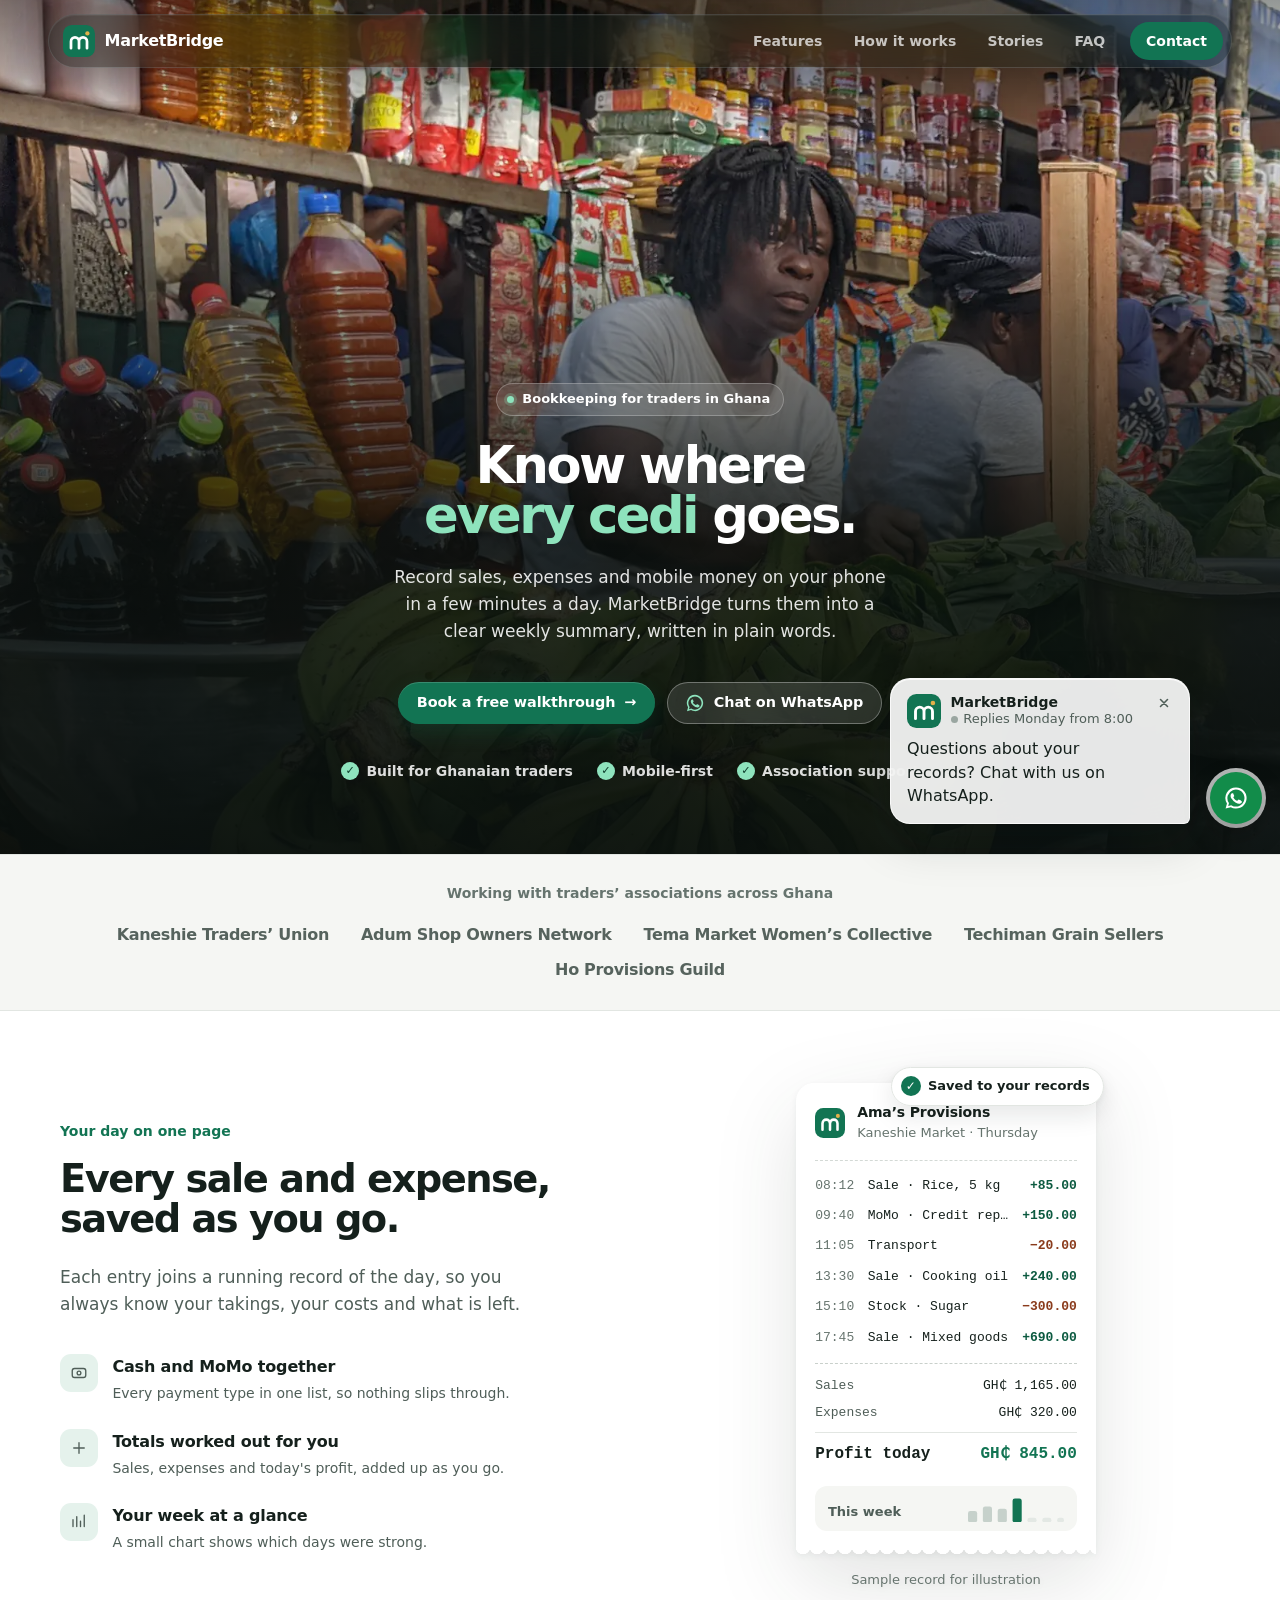
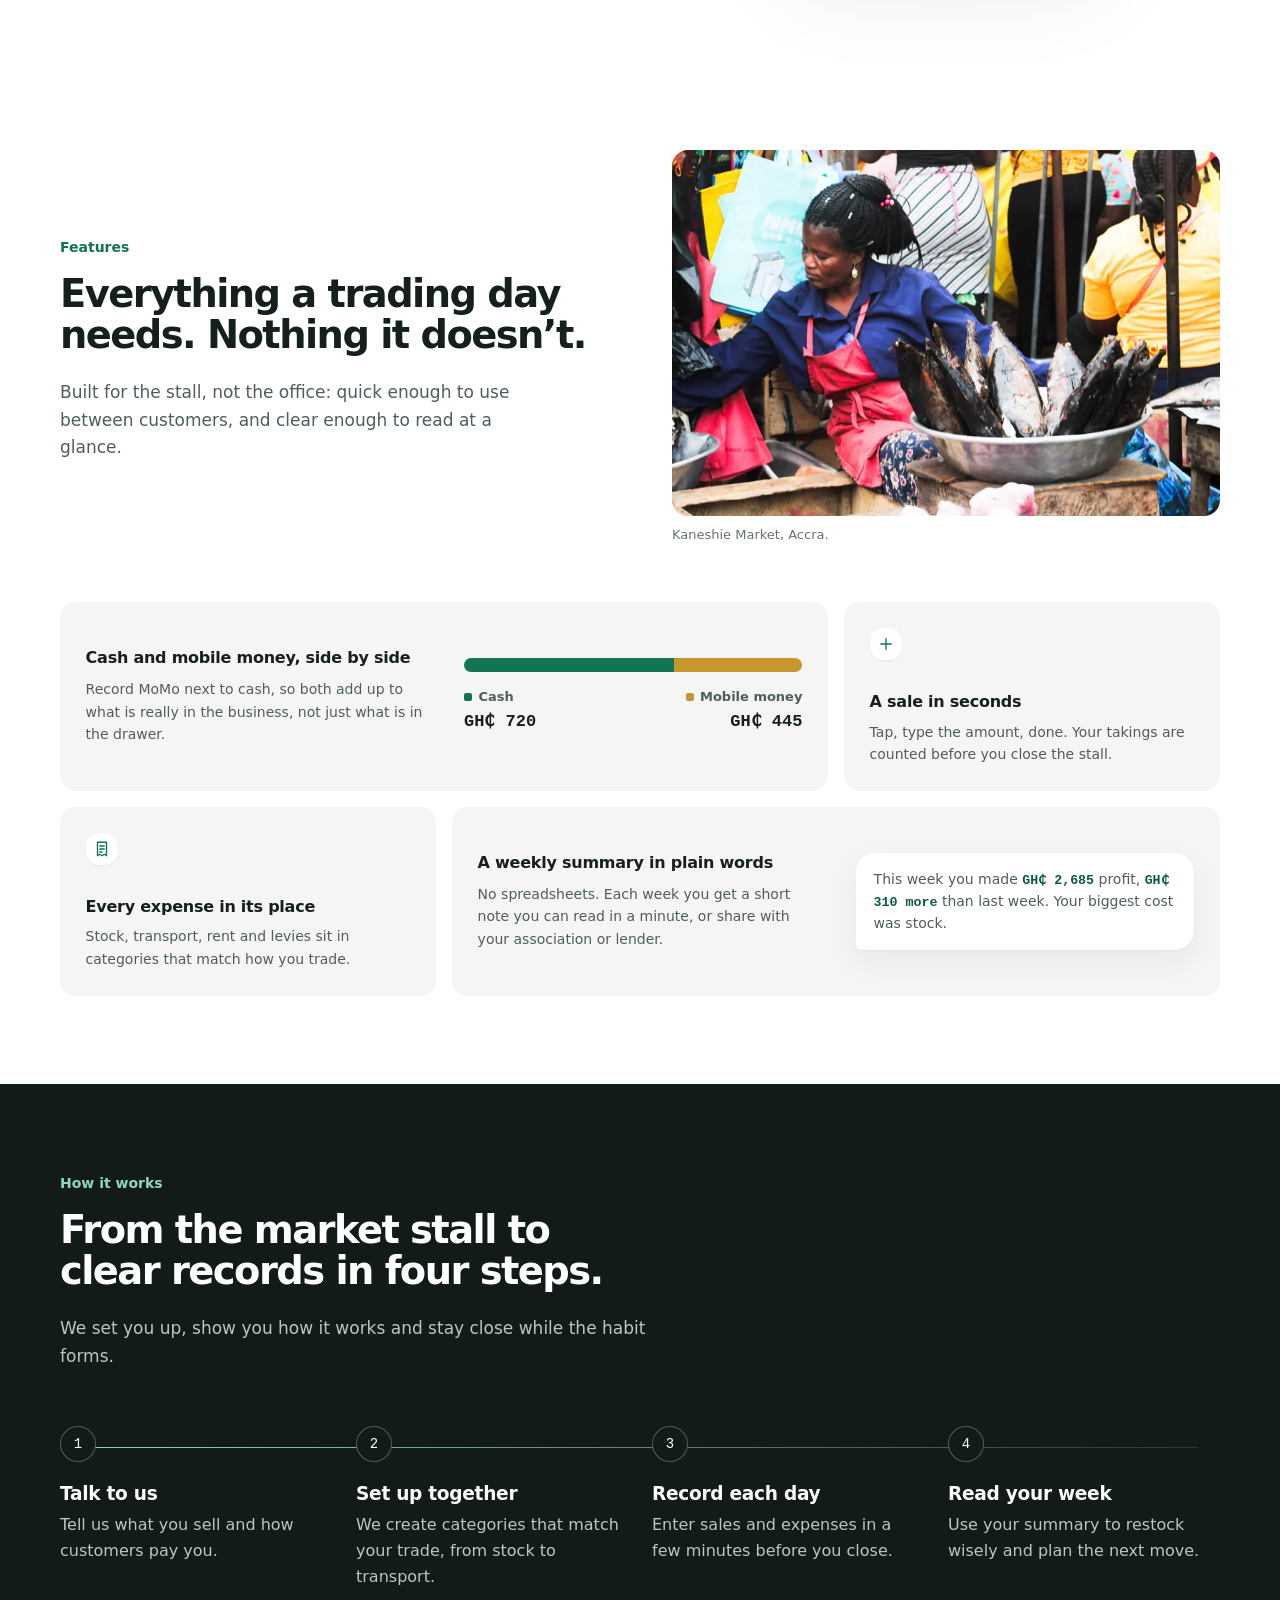
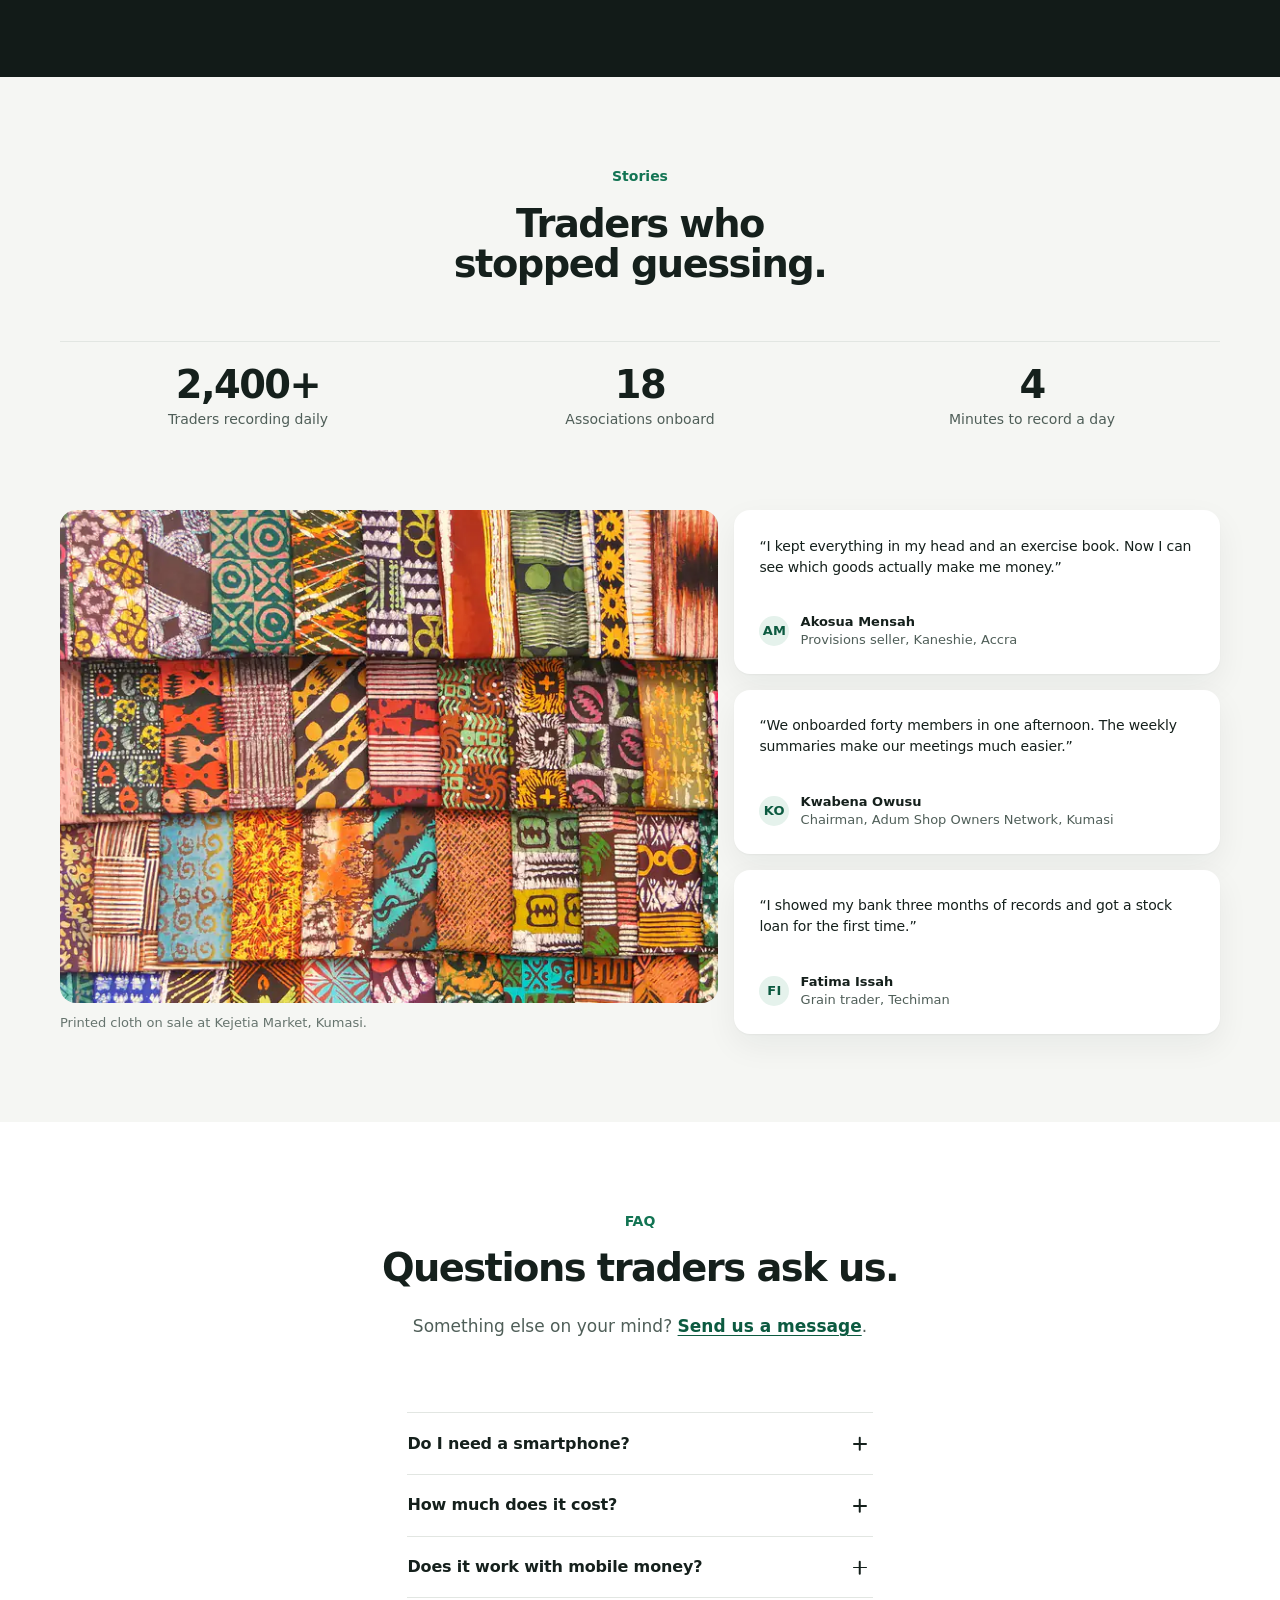
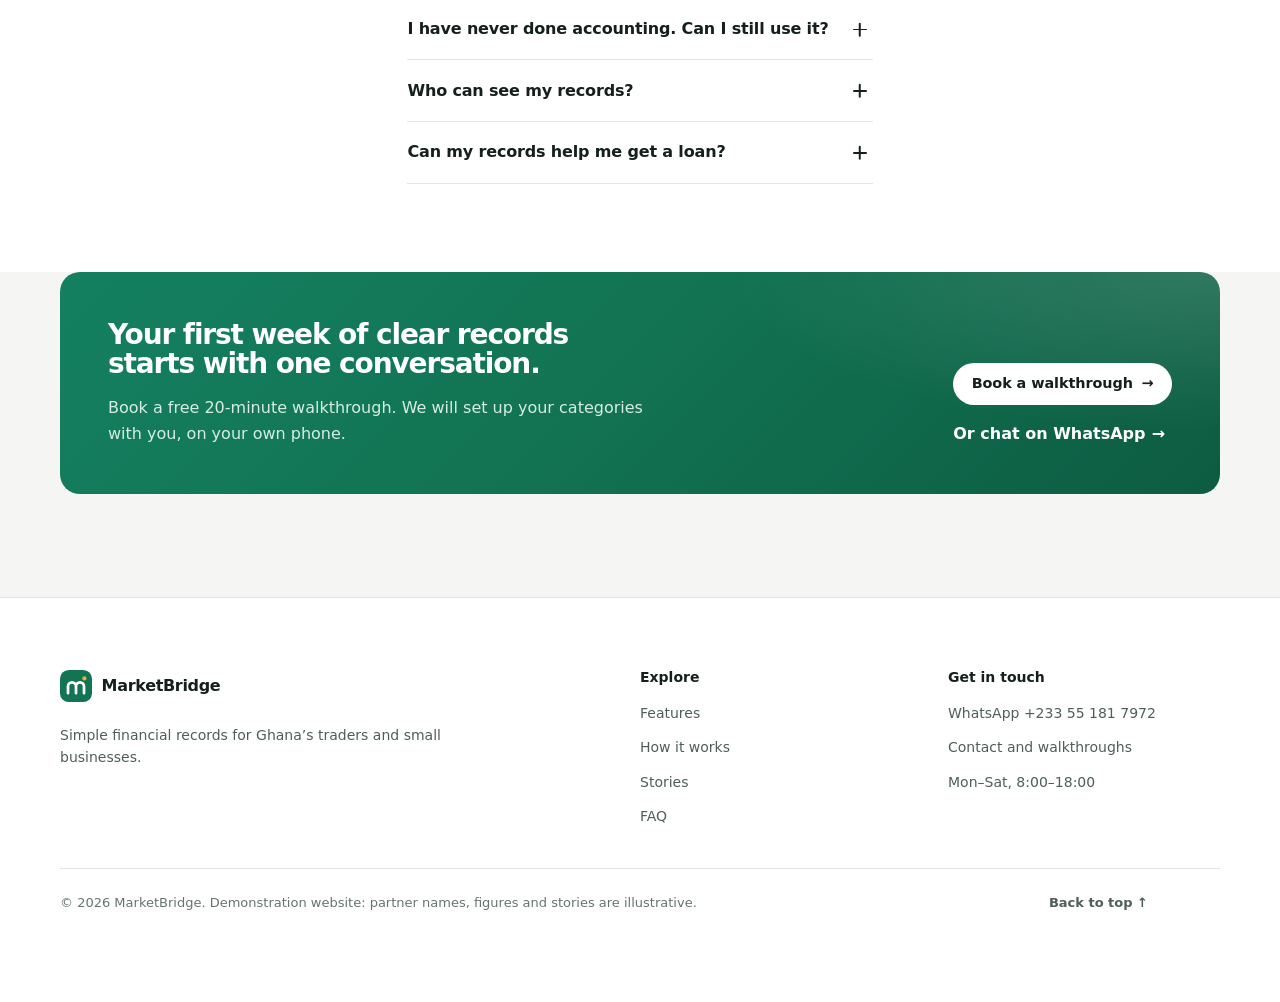
==== commit 8cffb2bc: "Centre the FAQ and trim the footer's bottom spacing" ====
--- a/index.html
+++ b/index.html
@@ -50,8 +50,8 @@
       imagesizes="100vw"
       fetchpriority="high"
     />
-    <link rel="stylesheet" href="styles.css?v=20261105d" />
-    <script src="script.js?v=20261105d" defer></script>
+    <link rel="stylesheet" href="styles.css?v=20261105e" />
+    <script src="script.js?v=20261105e" defer></script>
     <script type="application/ld+json">
       {
         "@context": "https://schema.org",
@@ -386,7 +386,7 @@
 
       <section id="faq" class="section faq" aria-labelledby="faq-title">
         <div class="container faq-grid">
-          <div class="section-head reveal">
+          <div class="section-head section-head-center reveal">
             <p class="label">FAQ</p>
             <h2 id="faq-title">Questions traders ask us.</h2>
             <p>Something else on your mind? <a class="inline-link" href="contact.html">Send us a message</a>.</p>
--- a/styles.css
+++ b/styles.css
@@ -519,7 +519,7 @@
   .step { padding-left: 0; }
   .step-num { position: relative; margin-bottom: 1.25rem; }
   .step h3 { margin-top: 0; }
-  .faq-grid { grid-template-columns: .8fr 1.2fr; gap: 4rem; align-items: start; }
+  .faq-list { max-width: 46rem; margin-inline: auto; }
   .duo { grid-template-columns: minmax(0, 1fr) minmax(0, 1fr); gap: clamp(2.5rem, 5vw, 4rem); }
   /* Photos take a shorter 3:2 frame beside text, and the stats column fills the photo's height. */
   .duo-photo img { aspect-ratio: 3 / 2; }
@@ -533,7 +533,6 @@
   .cta-panel { grid-template-columns: 1fr auto; align-items: end; }
   .footer-top { grid-template-columns: 2fr 1fr 1fr; }
   .footer-brand-block { grid-column: auto; }
-  .faq-grid .section-head { position: sticky; top: 110px; }
 }
 
 /* ≥ 1000px: wide hero photo; three testimonial columns */
@@ -569,7 +568,8 @@
 
 
 /* Keep footer content clear of the floating WhatsApp button and the Netlify badge below it. */
-.site-footer { padding-bottom: 9.5rem; }
+.site-footer { padding-bottom: 5.5rem; }
+.footer-bottom { padding-right: 4.5rem; }
 
 @media (prefers-reduced-motion: reduce) {
   html { scroll-behavior: auto; }
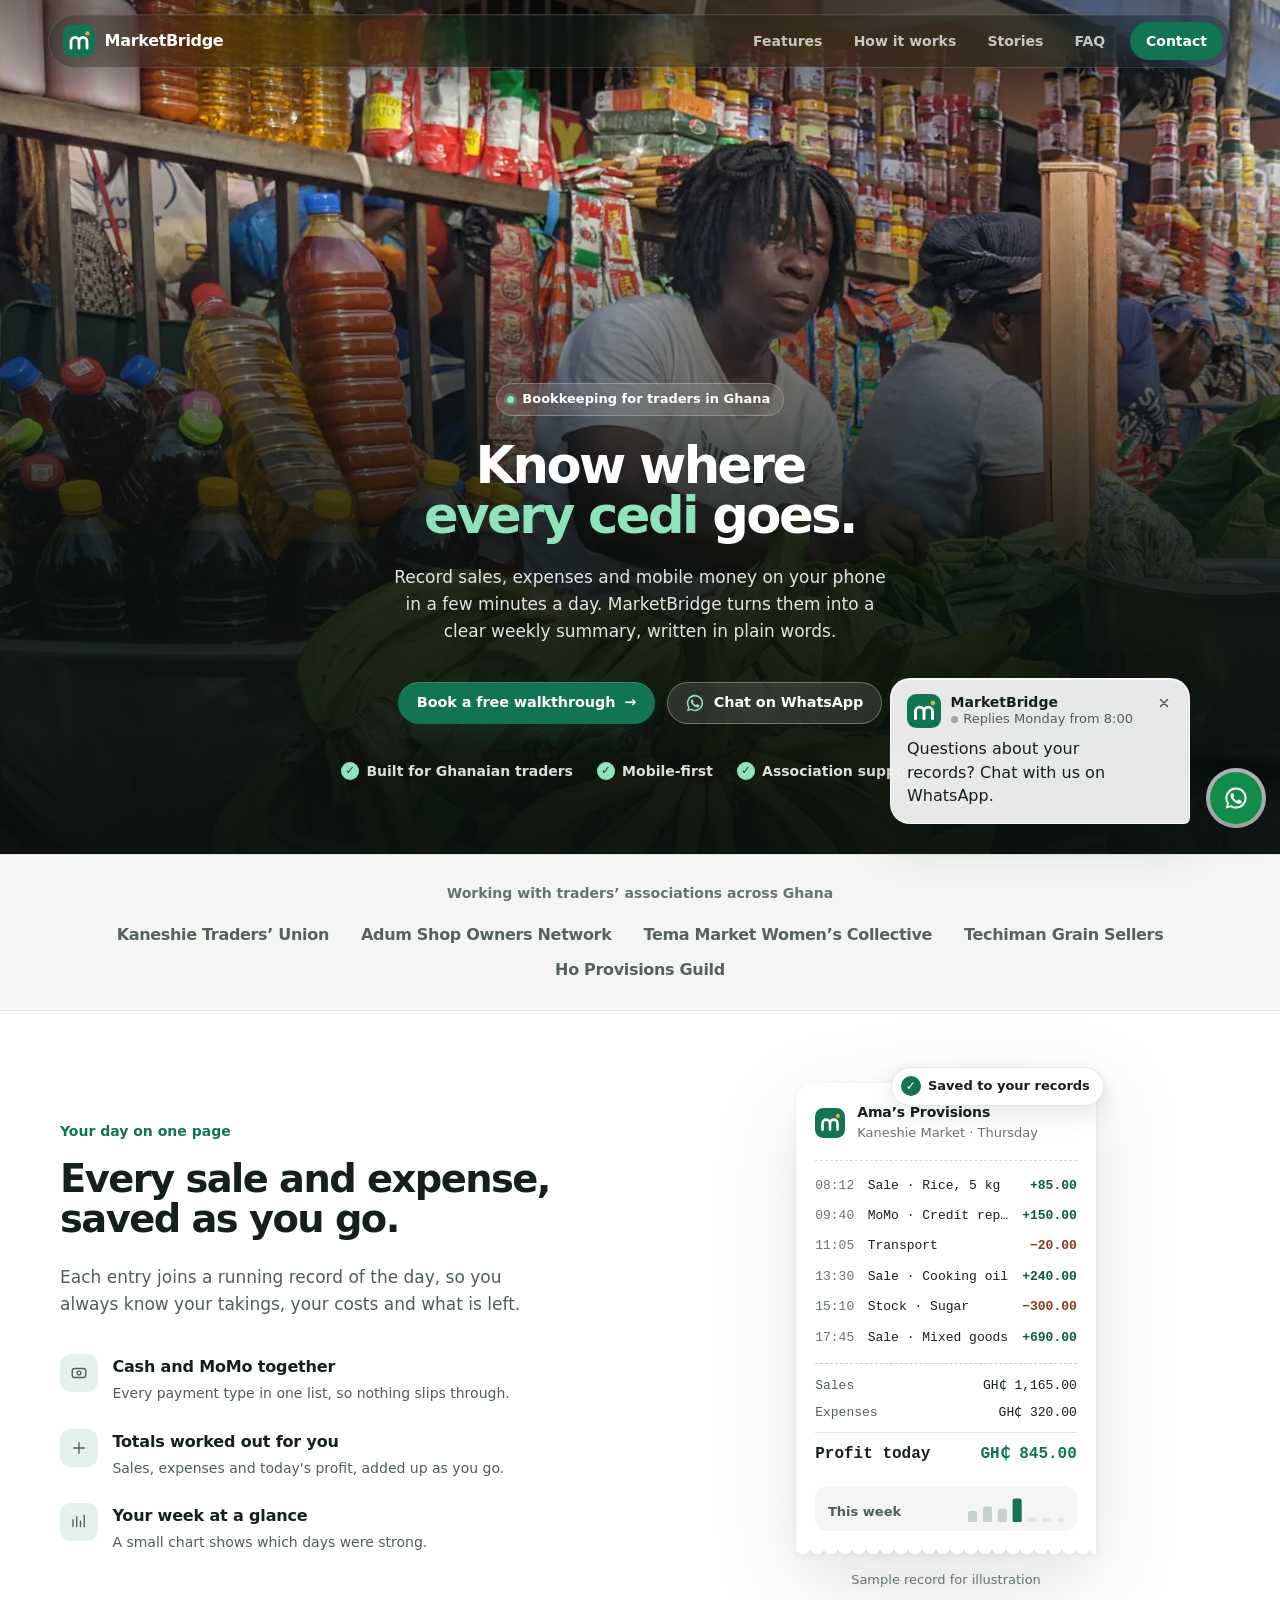
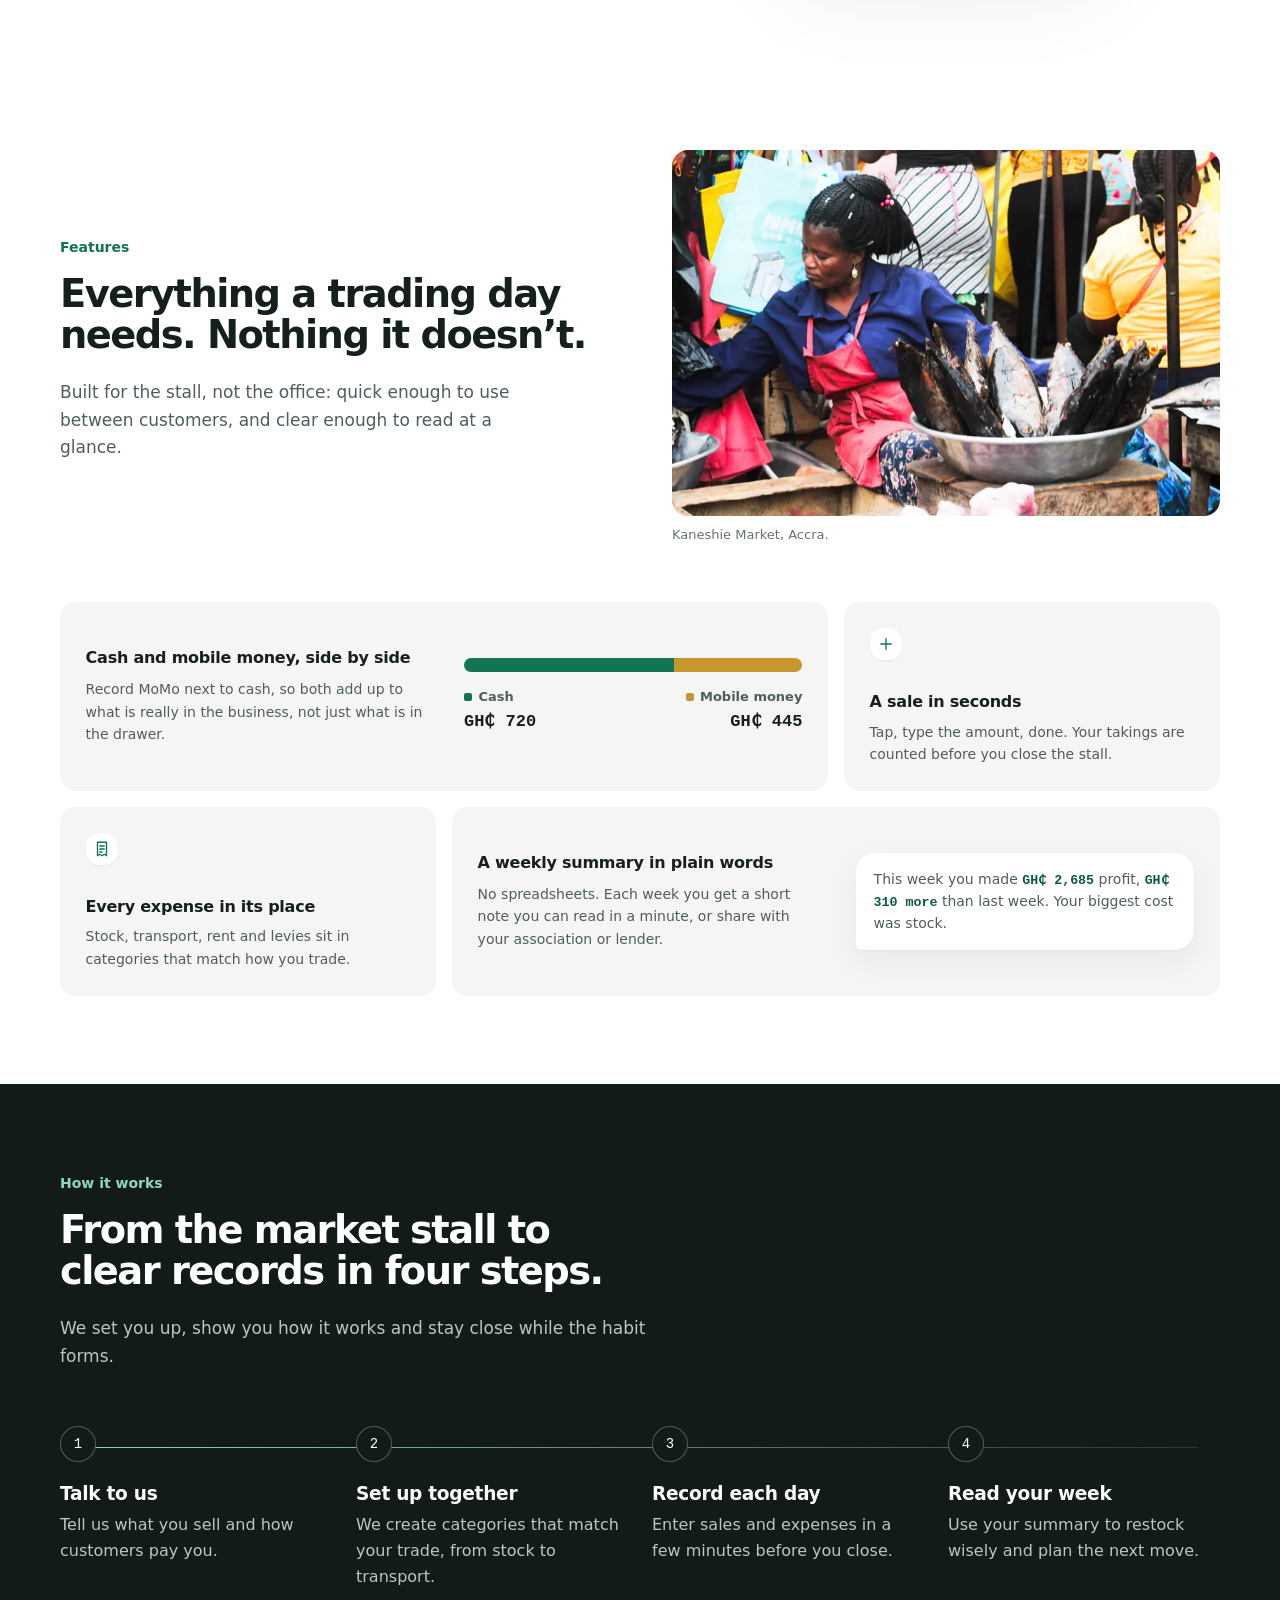
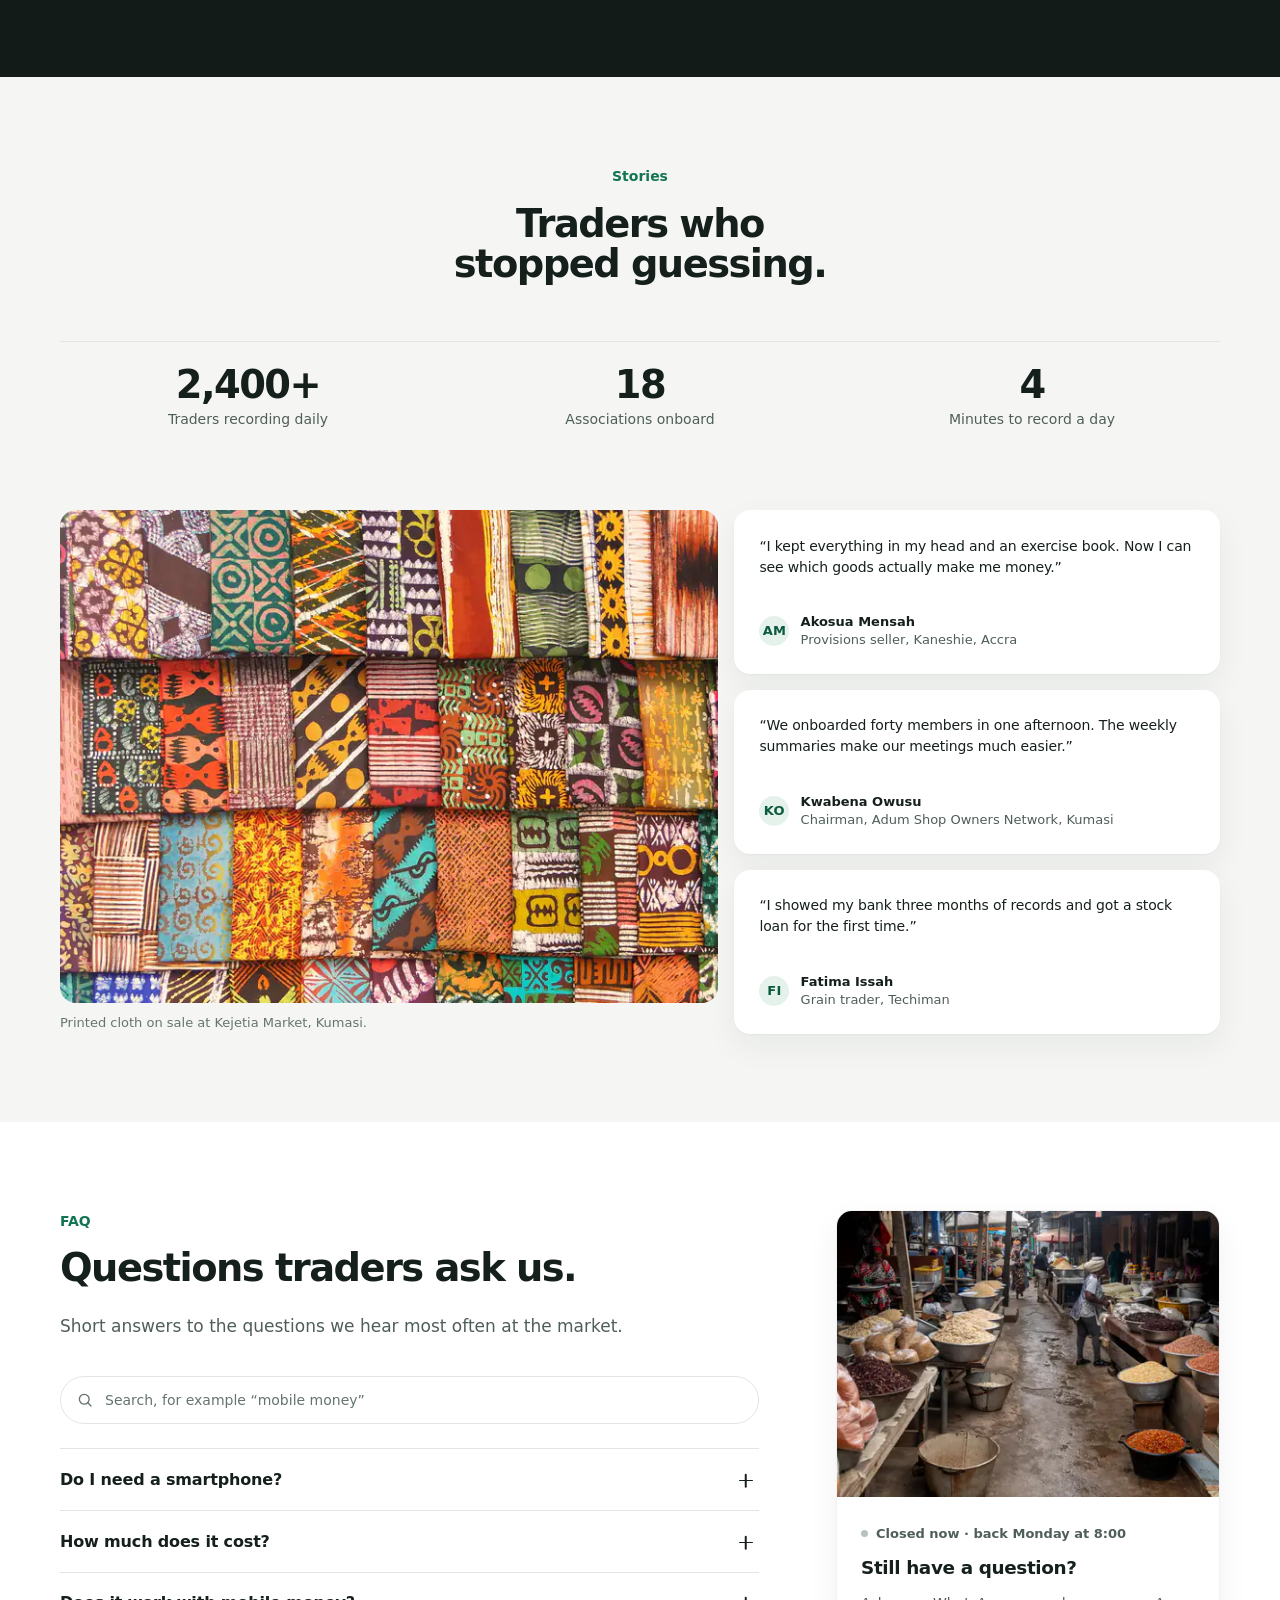
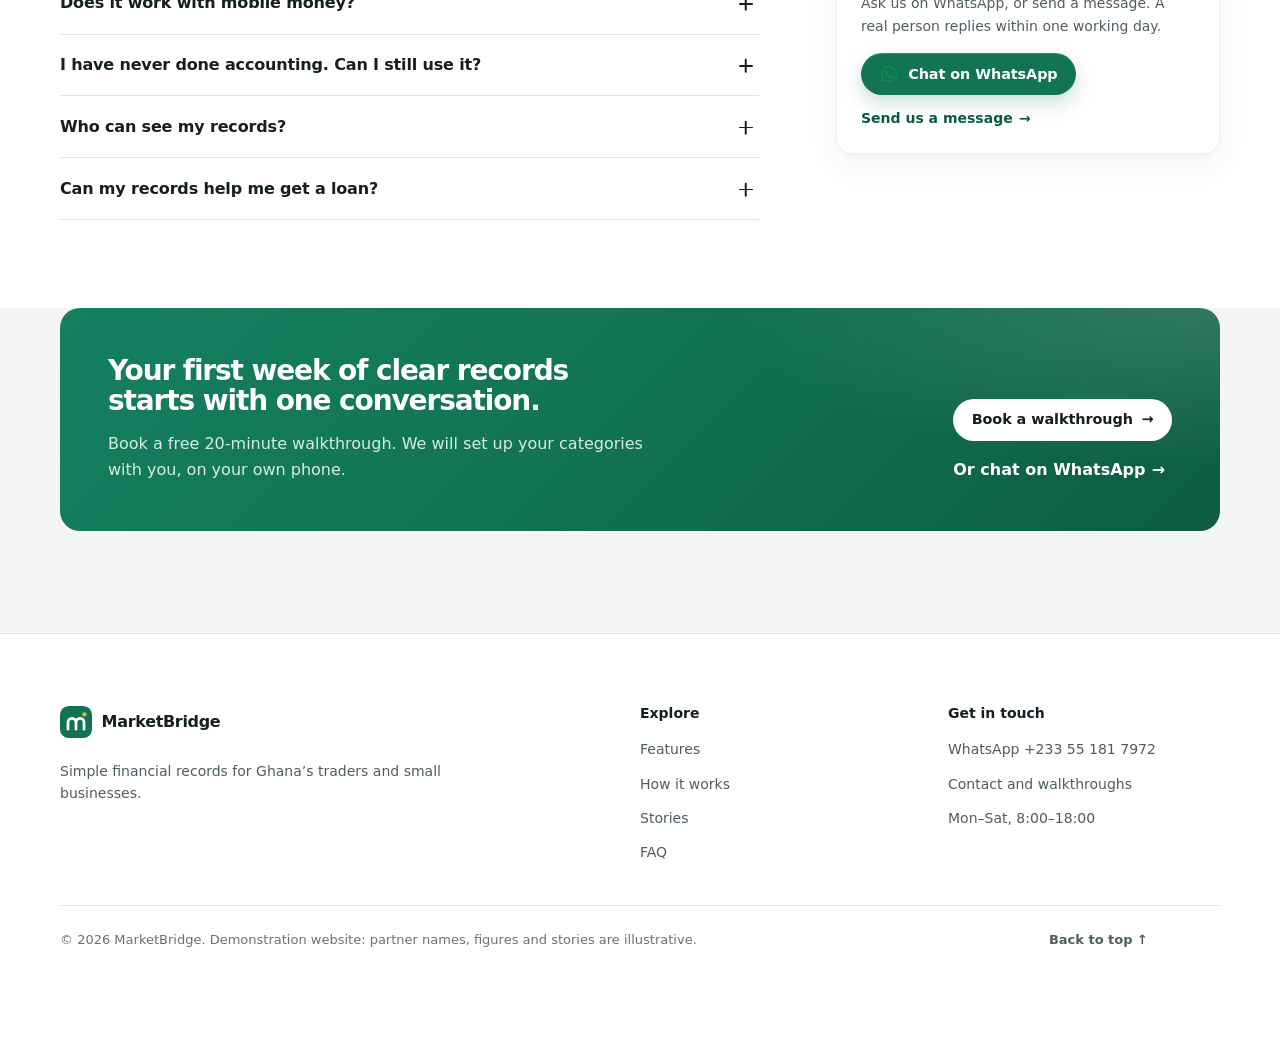
==== commit c958a44f: "FAQ with search and a photo fallback card; Contact ways-to-reach-us as a photo card" ====
--- a/index.html
+++ b/index.html
@@ -50,8 +50,8 @@
       imagesizes="100vw"
       fetchpriority="high"
     />
-    <link rel="stylesheet" href="styles.css?v=20261105e" />
-    <script src="script.js?v=20261105e" defer></script>
+    <link rel="stylesheet" href="styles.css?v=20261105f" />
+    <script src="script.js?v=20261105f" defer></script>
     <script type="application/ld+json">
       {
         "@context": "https://schema.org",
@@ -386,12 +386,18 @@
 
       <section id="faq" class="section faq" aria-labelledby="faq-title">
         <div class="container faq-grid">
-          <div class="section-head section-head-center reveal">
-            <p class="label">FAQ</p>
-            <h2 id="faq-title">Questions traders ask us.</h2>
-            <p>Something else on your mind? <a class="inline-link" href="contact.html">Send us a message</a>.</p>
-          </div>
-          <div class="faq-list reveal">
+          <div class="faq-main">
+            <div class="section-head reveal">
+              <p class="label">FAQ</p>
+              <h2 id="faq-title">Questions traders ask us.</h2>
+              <p>Short answers to the questions we hear most often at the market.</p>
+            </div>
+            <div class="faq-search reveal">
+              <label class="sr-only" for="faq-search">Search the questions</label>
+              <svg viewBox="0 0 24 24" aria-hidden="true" focusable="false"><circle cx="11" cy="11" r="6.5" /><path d="M20 20l-4.2-4.2" /></svg>
+              <input id="faq-search" type="search" placeholder="Search, for example “mobile money”" autocomplete="off" />
+            </div>
+            <div class="faq-list reveal">
             <details name="faq">
               <summary>Do I need a smartphone?</summary>
               <div class="faq-answer"><p>MarketBridge works in the browser on any Android phone or iPhone, with no app to install. If you do not have a smartphone, your association can record on your behalf and share your weekly summary.</p></div>
@@ -417,6 +423,30 @@
               <div class="faq-answer"><p>Many lenders ask for proof of steady trading. A few months of weekly summaries gives you clear, printable evidence to take to a bank or savings group. The decision is always the lender’s.</p></div>
             </details>
           </div>
+            <p class="faq-empty" hidden>No question matches that. <a class="inline-link" href="contact.html">Send us a message</a> and we will answer it directly.</p>
+          </div>
+
+          <aside class="faq-aside reveal" aria-label="Still have a question">
+            <div class="photo-card">
+              <img
+                src="assets/img/grain-market-768.webp"
+                srcset="assets/img/grain-market-480.webp 480w, assets/img/grain-market-768.webp 768w, assets/img/grain-market-1200.webp 1200w"
+                sizes="(min-width: 1208px) 384px, (min-width: 920px) calc(32vw - 20px), (min-width: 560px) calc(100vw - 48px), calc(100vw - 32px)"
+                width="1200"
+                height="800"
+                loading="lazy"
+                decoding="async"
+                alt="An aisle in a Ghanaian food market lined with steel bowls of grains, beans and dried pepper."
+              />
+              <div class="photo-card-body">
+                <p class="hours-status" data-hours-status>Open Monday to Saturday, 8:00–18:00</p>
+                <h3>Still have a question?</h3>
+                <p>Ask us on WhatsApp, or send a message. A real person replies within one working day.</p>
+                <a class="button button-primary" href="https://wa.me/233551817972?text=Hello%20MarketBridge%2C%20I%20have%20a%20question." target="_blank" rel="noopener noreferrer"><svg class="wa-glyph" viewBox="0 0 32 32" aria-hidden="true" focusable="false"><path d="M16 3a13 13 0 0 0-11.1 19.8L3.2 29l6.4-1.7A13 13 0 1 0 16 3Zm0 23.6a10.5 10.5 0 0 1-5.4-1.5l-.4-.2-3.8 1 1-3.7-.3-.4A10.5 10.5 0 1 1 16 26.6Zm5.8-7.8c-.3-.2-1.9-.9-2.2-1s-.5-.2-.7.2-.8 1-1 1.2-.4.2-.7.1a8.6 8.6 0 0 1-2.6-1.6 9.6 9.6 0 0 1-1.8-2.2c-.2-.3 0-.5.1-.7l.5-.6.3-.5c.1-.2.1-.4 0-.6l-1-2.4c-.2-.6-.5-.5-.7-.5h-.6c-.2 0-.6.1-.9.4s-1.2 1.2-1.2 2.9 1.2 3.3 1.4 3.5c.2.2 2.4 3.7 5.9 5.2.8.4 1.5.6 2 .7.8.3 1.6.2 2.2.1.7-.1 1.9-.8 2.2-1.5.3-.7.3-1.4.2-1.5-.1-.1-.4-.2-.7-.4Z"/></svg> Chat on WhatsApp</a>
+                <a class="text-link" href="contact.html">Send us a message <span class="arrow" aria-hidden="true">→</span></a>
+              </div>
+            </div>
+          </aside>
         </div>
       </section>
 
--- a/styles.css
+++ b/styles.css
@@ -317,7 +317,25 @@
 
 /* FAQ */
 .faq { background: var(--surface); }
-.faq-grid { display: grid; gap: 1rem; }
+.faq-grid { display: grid; gap: var(--sp-5); }
+.faq-main .section-head { margin-bottom: var(--sp-4); }
+.faq-search { position: relative; margin-bottom: var(--sp-3); }
+.faq-search svg { position: absolute; left: 1rem; top: 50%; width: 18px; height: 18px; transform: translateY(-50%); fill: none; stroke: var(--ink-3); stroke-width: 1.8; stroke-linecap: round; pointer-events: none; }
+.faq-search input { width: 100%; padding: .75rem 1rem .75rem 2.75rem; color: var(--ink); background: var(--surface); border: 1px solid var(--line); border-radius: 999px; font-size: var(--fs-small); transition: border-color .18s ease, box-shadow .18s ease; }
+.faq-search input::placeholder { color: var(--ink-3); }
+.faq-search input:focus { outline: none; border-color: var(--green); box-shadow: 0 0 0 4px rgba(18, 116, 83, .14); }
+html:not(.js) .faq-search { display: none; }
+.faq-empty { margin-top: var(--sp-3); color: var(--ink-2); font-size: var(--fs-small); }
+.faq-aside { align-self: start; }
+/* Photo card: a real market photo with a short, useful panel beneath it. */
+.photo-card { overflow: hidden; background: var(--surface); border: 1px solid rgba(21, 32, 28, .06); border-radius: var(--radius-lg); box-shadow: var(--shadow-soft); }
+.photo-card img { display: block; width: 100%; height: auto; aspect-ratio: 16 / 10; object-fit: cover; object-position: 50% 45%; background: #d8d2c4; }
+.photo-card-body { display: grid; gap: .75rem; justify-items: start; padding: var(--sp-3); }
+.photo-card-body h3 { font-size: 1.15rem; letter-spacing: -.02em; }
+.photo-card-body p:not(.hours-status) { color: var(--ink-2); font-size: var(--fs-small); }
+.photo-card-body .button { margin-top: .25rem; }
+.photo-card-body .text-link { color: var(--green-ink); font-size: var(--fs-small); }
+.photo-card .contact-methods { margin: 0; padding: var(--sp-3); gap: var(--sp-3); }
 .faq-list { border-top: 1px solid var(--line); }
 .faq-list details { border-bottom: 1px solid var(--line); }
 .faq-list summary { position: relative; display: block; padding: 1.1rem 2.75rem 1.1rem 0; font-family: var(--font-display); font-size: 1rem; font-weight: 650; letter-spacing: -.01em; list-style: none; cursor: pointer; }
@@ -366,7 +384,8 @@
 .contact-layout .contact-form { order: -1; }
 .contact-info h2 { max-width: 16ch; font-size: clamp(1.5rem, 3.5vw, 2rem); }
 .contact-info-intro { max-width: 28rem; margin-top: var(--sp-2); color: var(--ink-2); font-size: var(--fs-small); }
-.contact-methods { display: grid; gap: var(--sp-3); margin: var(--sp-4) 0 0; padding: 0; list-style: none; }
+.contact-methods { display: grid; gap: var(--sp-3); margin: 0; padding: 0; list-style: none; }
+.contact-info .photo-card { margin-top: var(--sp-4); }
 .contact-methods li { display: grid; grid-template-columns: 40px 1fr; column-gap: .9rem; align-items: start; }
 .contact-methods div { display: grid; gap: .2rem; justify-items: start; }
 .contact-methods strong { font-size: var(--fs-small); font-weight: 650; }
@@ -519,7 +538,9 @@
   .step { padding-left: 0; }
   .step-num { position: relative; margin-bottom: 1.25rem; }
   .step h3 { margin-top: 0; }
-  .faq-list { max-width: 46rem; margin-inline: auto; }
+  .faq-grid { grid-template-columns: minmax(0, 1fr) minmax(18rem, 24rem); gap: clamp(3rem, 6vw, 5rem); align-items: start; }
+  .faq-aside { position: sticky; top: 110px; }
+  .photo-card img { aspect-ratio: 4 / 3; }
   .duo { grid-template-columns: minmax(0, 1fr) minmax(0, 1fr); gap: clamp(2.5rem, 5vw, 4rem); }
   /* Photos take a shorter 3:2 frame beside text, and the stats column fills the photo's height. */
   .duo-photo img { aspect-ratio: 3 / 2; }
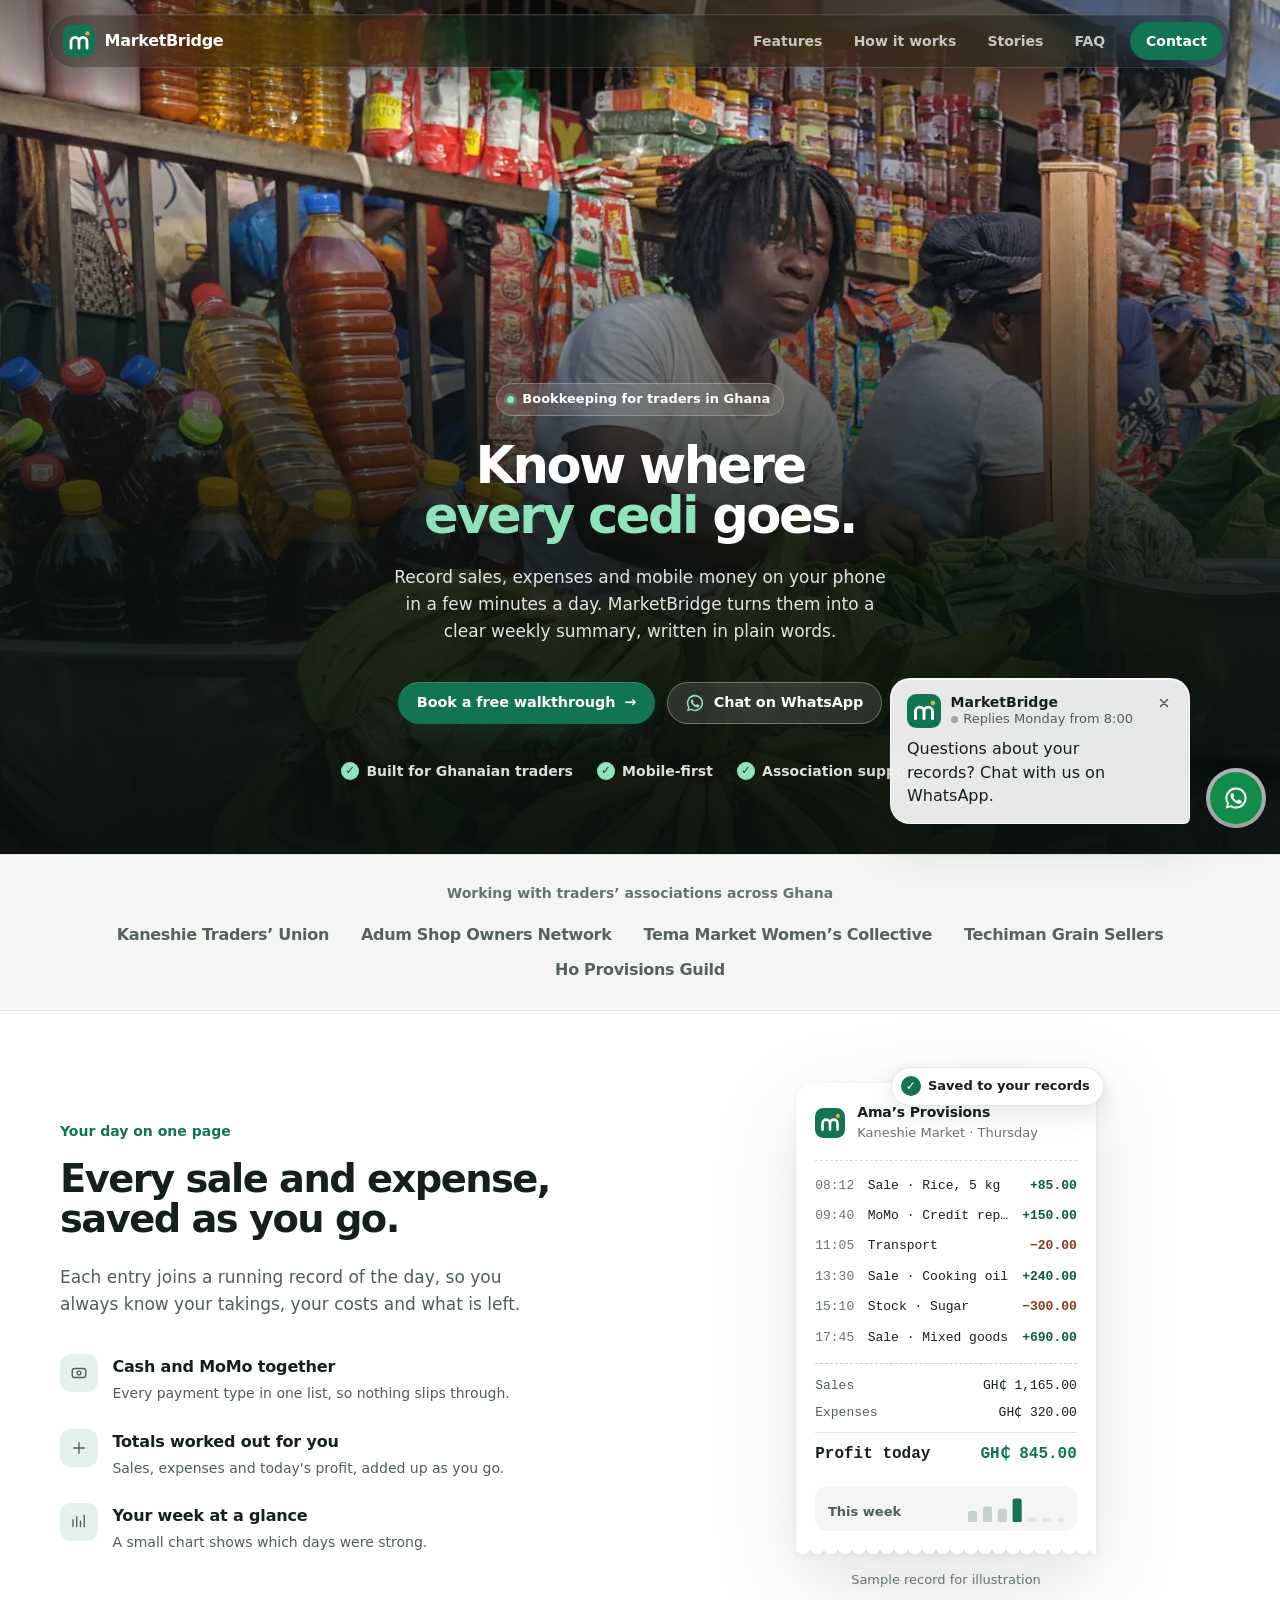
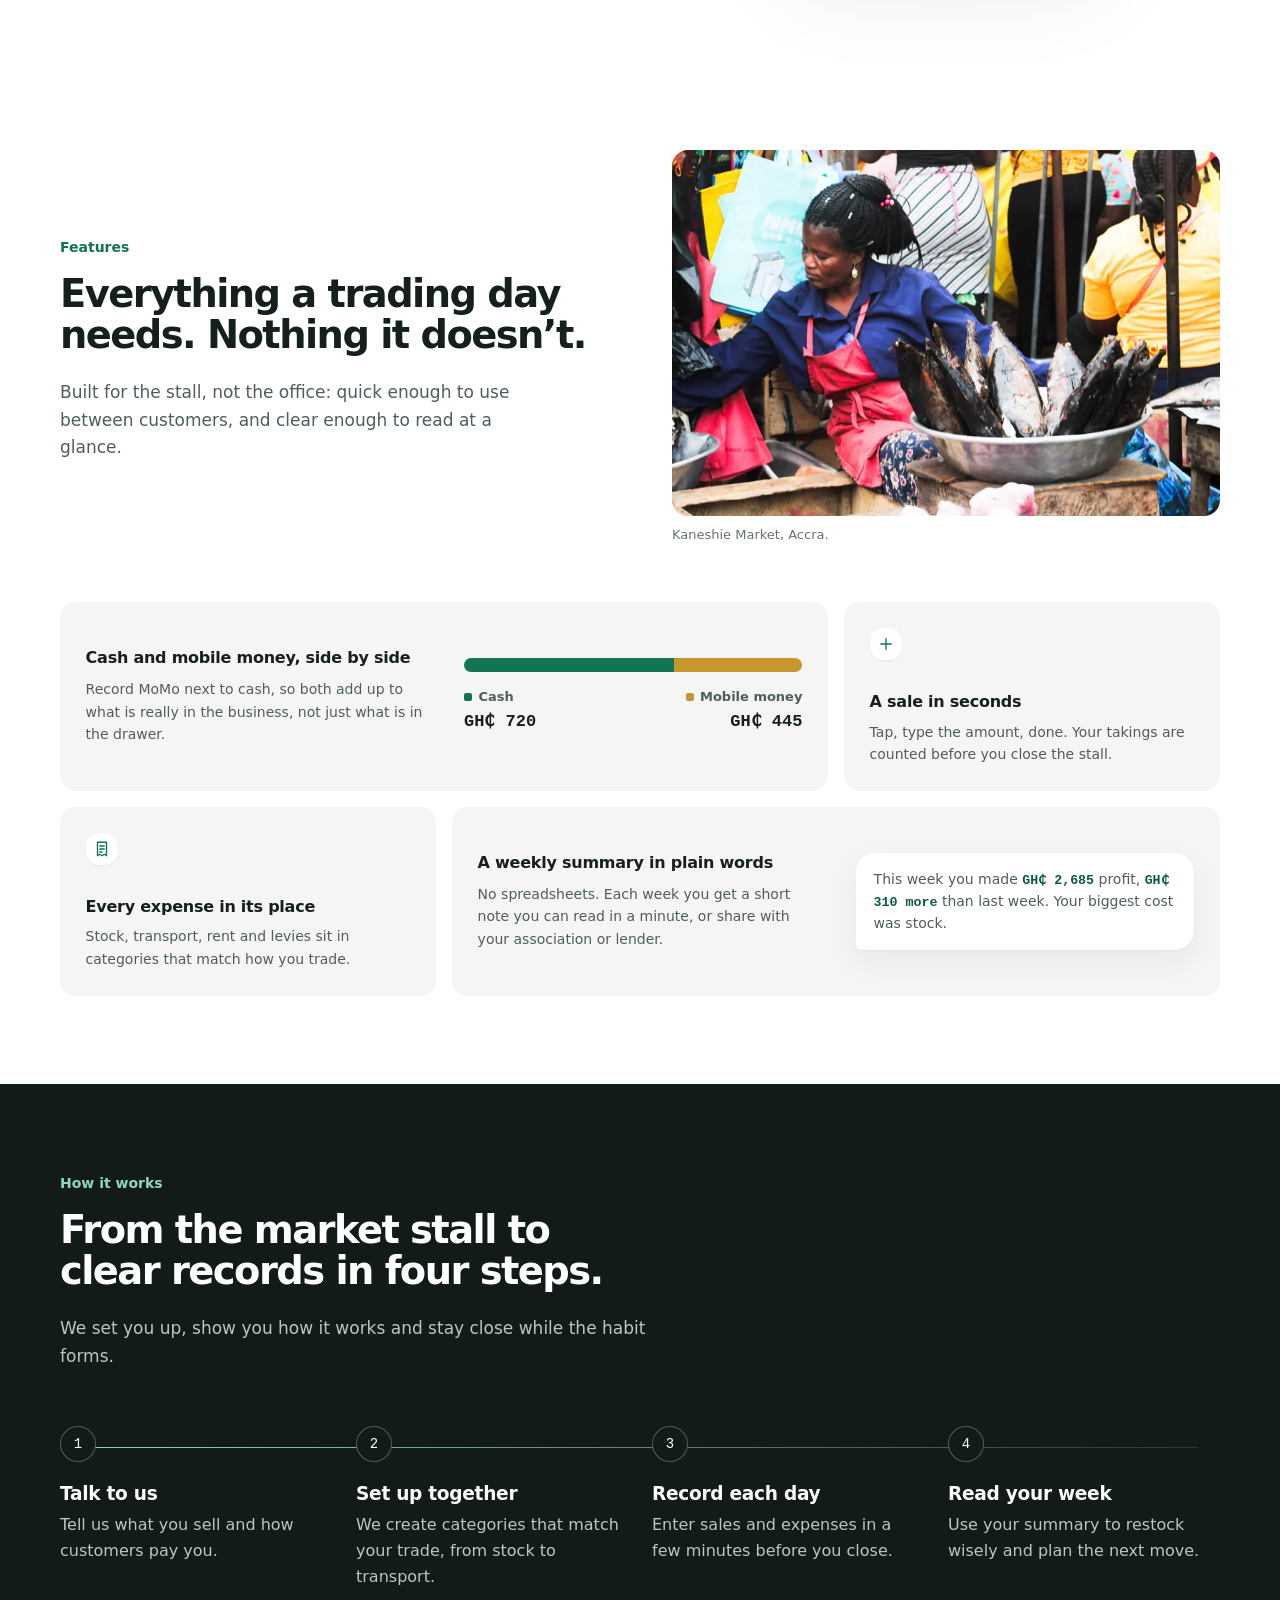
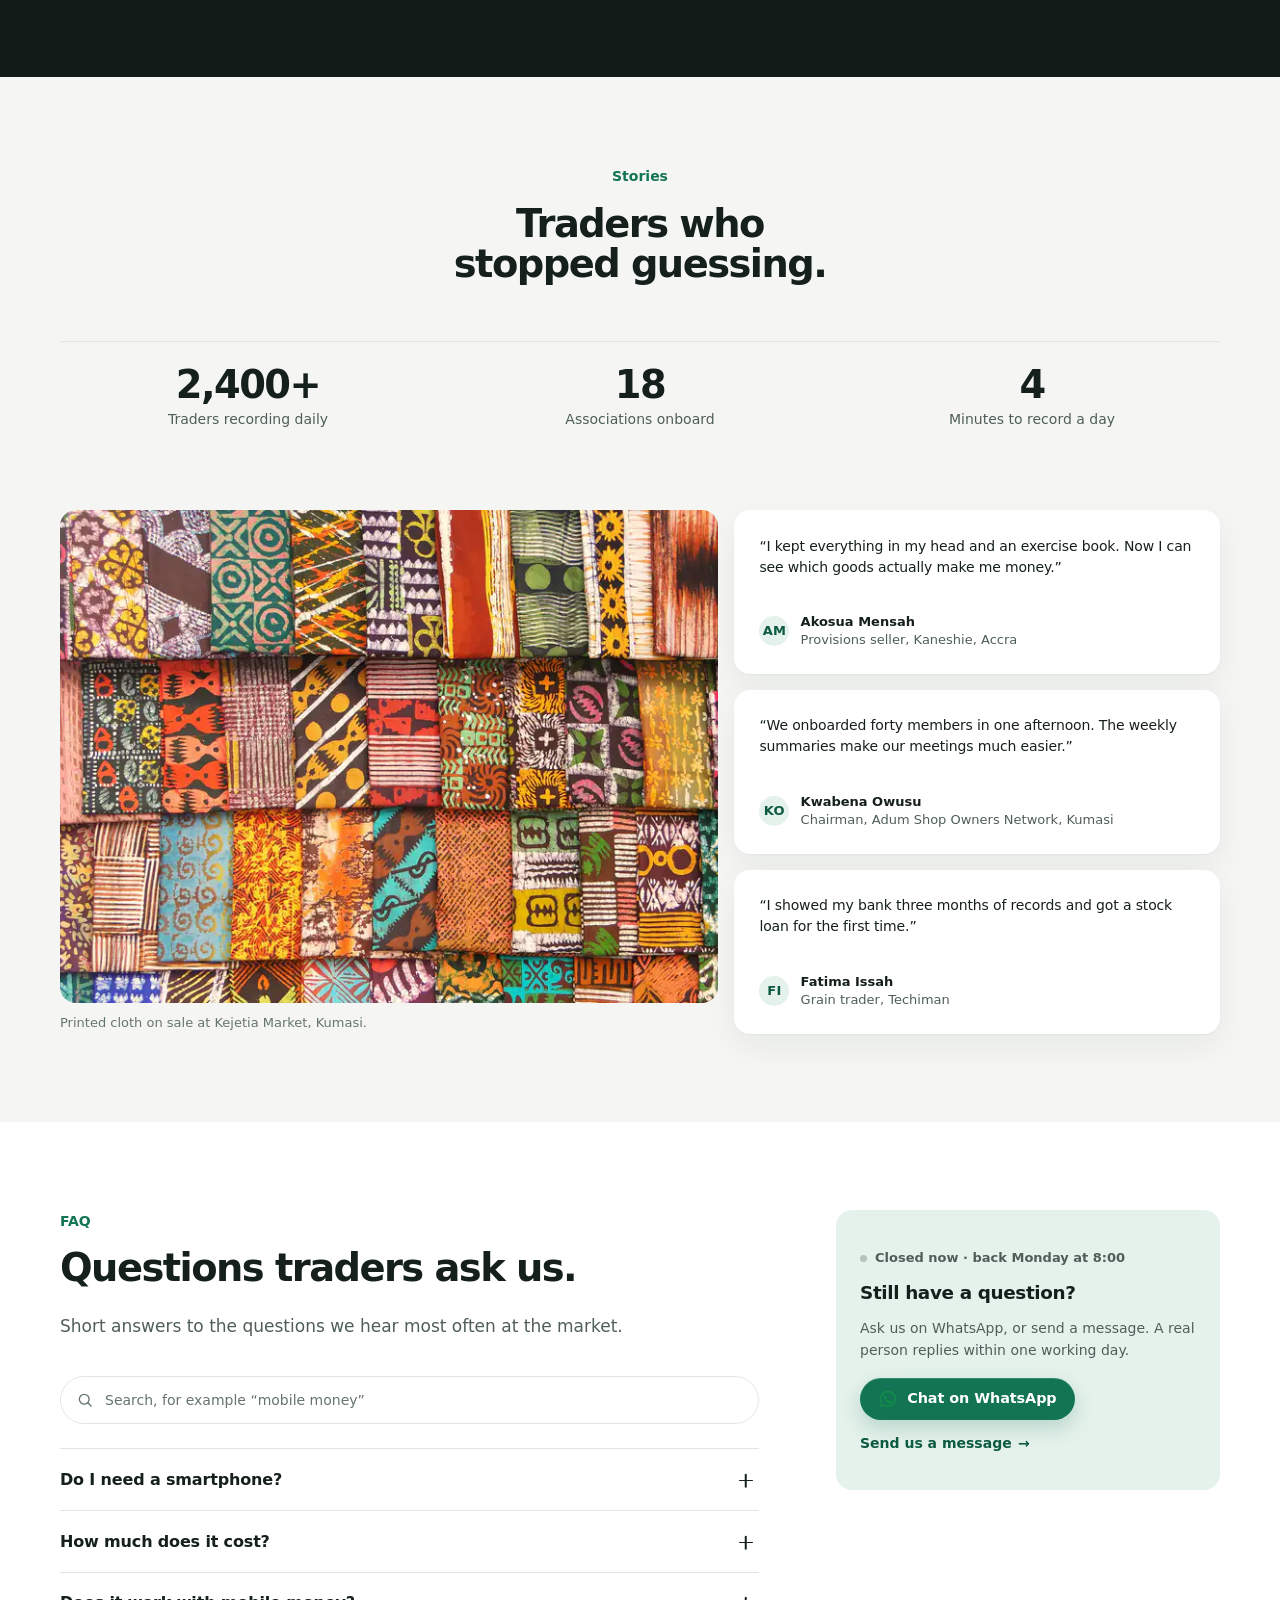
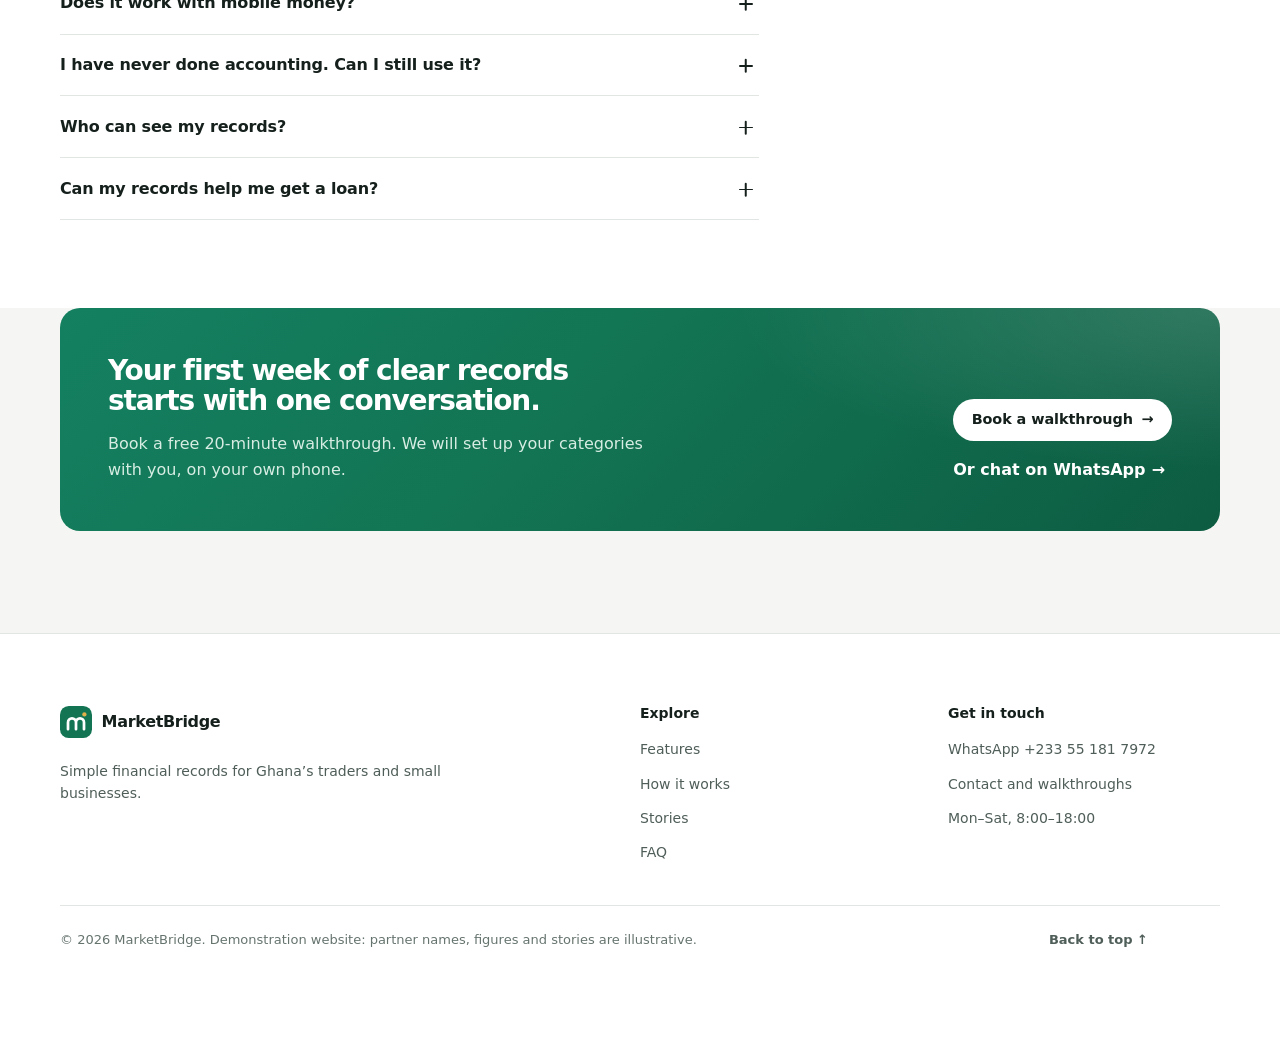
==== commit dadd89b0: "Drop the repeated photos from the FAQ and Contact cards" ====
--- a/index.html
+++ b/index.html
@@ -50,8 +50,8 @@
       imagesizes="100vw"
       fetchpriority="high"
     />
-    <link rel="stylesheet" href="styles.css?v=20261105f" />
-    <script src="script.js?v=20261105f" defer></script>
+    <link rel="stylesheet" href="styles.css?v=20261105g" />
+    <script src="script.js?v=20261105g" defer></script>
     <script type="application/ld+json">
       {
         "@context": "https://schema.org",
@@ -427,18 +427,8 @@
           </div>
 
           <aside class="faq-aside reveal" aria-label="Still have a question">
-            <div class="photo-card">
-              <img
-                src="assets/img/grain-market-768.webp"
-                srcset="assets/img/grain-market-480.webp 480w, assets/img/grain-market-768.webp 768w, assets/img/grain-market-1200.webp 1200w"
-                sizes="(min-width: 1208px) 384px, (min-width: 920px) calc(32vw - 20px), (min-width: 560px) calc(100vw - 48px), calc(100vw - 32px)"
-                width="1200"
-                height="800"
-                loading="lazy"
-                decoding="async"
-                alt="An aisle in a Ghanaian food market lined with steel bowls of grains, beans and dried pepper."
-              />
-              <div class="photo-card-body">
+            <div class="faq-card">
+              <div class="faq-card-body">
                 <p class="hours-status" data-hours-status>Open Monday to Saturday, 8:00–18:00</p>
                 <h3>Still have a question?</h3>
                 <p>Ask us on WhatsApp, or send a message. A real person replies within one working day.</p>
--- a/styles.css
+++ b/styles.css
@@ -327,15 +327,13 @@
 html:not(.js) .faq-search { display: none; }
 .faq-empty { margin-top: var(--sp-3); color: var(--ink-2); font-size: var(--fs-small); }
 .faq-aside { align-self: start; }
-/* Photo card: a real market photo with a short, useful panel beneath it. */
-.photo-card { overflow: hidden; background: var(--surface); border: 1px solid rgba(21, 32, 28, .06); border-radius: var(--radius-lg); box-shadow: var(--shadow-soft); }
-.photo-card img { display: block; width: 100%; height: auto; aspect-ratio: 16 / 10; object-fit: cover; object-position: 50% 45%; background: #d8d2c4; }
-.photo-card-body { display: grid; gap: .75rem; justify-items: start; padding: var(--sp-3); }
-.photo-card-body h3 { font-size: 1.15rem; letter-spacing: -.02em; }
-.photo-card-body p:not(.hours-status) { color: var(--ink-2); font-size: var(--fs-small); }
-.photo-card-body .button { margin-top: .25rem; }
-.photo-card-body .text-link { color: var(--green-ink); font-size: var(--fs-small); }
-.photo-card .contact-methods { margin: 0; padding: var(--sp-3); gap: var(--sp-3); }
+/* FAQ fallback: a quiet panel with the fastest way to ask. */
+.faq-card { padding: var(--sp-4) var(--sp-3); background: var(--green-tint); border-radius: var(--radius-lg); }
+.faq-card-body { display: grid; gap: .75rem; justify-items: start; }
+.faq-card-body h3 { font-size: 1.15rem; letter-spacing: -.02em; }
+.faq-card-body p:not(.hours-status) { color: var(--ink-2); font-size: var(--fs-small); }
+.faq-card-body .button { margin-top: .25rem; }
+.faq-card-body .text-link { color: var(--green-ink); font-size: var(--fs-small); }
 .faq-list { border-top: 1px solid var(--line); }
 .faq-list details { border-bottom: 1px solid var(--line); }
 .faq-list summary { position: relative; display: block; padding: 1.1rem 2.75rem 1.1rem 0; font-family: var(--font-display); font-size: 1rem; font-weight: 650; letter-spacing: -.01em; list-style: none; cursor: pointer; }
@@ -384,8 +382,7 @@
 .contact-layout .contact-form { order: -1; }
 .contact-info h2 { max-width: 16ch; font-size: clamp(1.5rem, 3.5vw, 2rem); }
 .contact-info-intro { max-width: 28rem; margin-top: var(--sp-2); color: var(--ink-2); font-size: var(--fs-small); }
-.contact-methods { display: grid; gap: var(--sp-3); margin: 0; padding: 0; list-style: none; }
-.contact-info .photo-card { margin-top: var(--sp-4); }
+.contact-methods { display: grid; gap: var(--sp-3); margin: var(--sp-4) 0 0; padding: 0; list-style: none; }
 .contact-methods li { display: grid; grid-template-columns: 40px 1fr; column-gap: .9rem; align-items: start; }
 .contact-methods div { display: grid; gap: .2rem; justify-items: start; }
 .contact-methods strong { font-size: var(--fs-small); font-weight: 650; }
@@ -540,7 +537,6 @@
   .step h3 { margin-top: 0; }
   .faq-grid { grid-template-columns: minmax(0, 1fr) minmax(18rem, 24rem); gap: clamp(3rem, 6vw, 5rem); align-items: start; }
   .faq-aside { position: sticky; top: 110px; }
-  .photo-card img { aspect-ratio: 4 / 3; }
   .duo { grid-template-columns: minmax(0, 1fr) minmax(0, 1fr); gap: clamp(2.5rem, 5vw, 4rem); }
   /* Photos take a shorter 3:2 frame beside text, and the stats column fills the photo's height. */
   .duo-photo img { aspect-ratio: 3 / 2; }
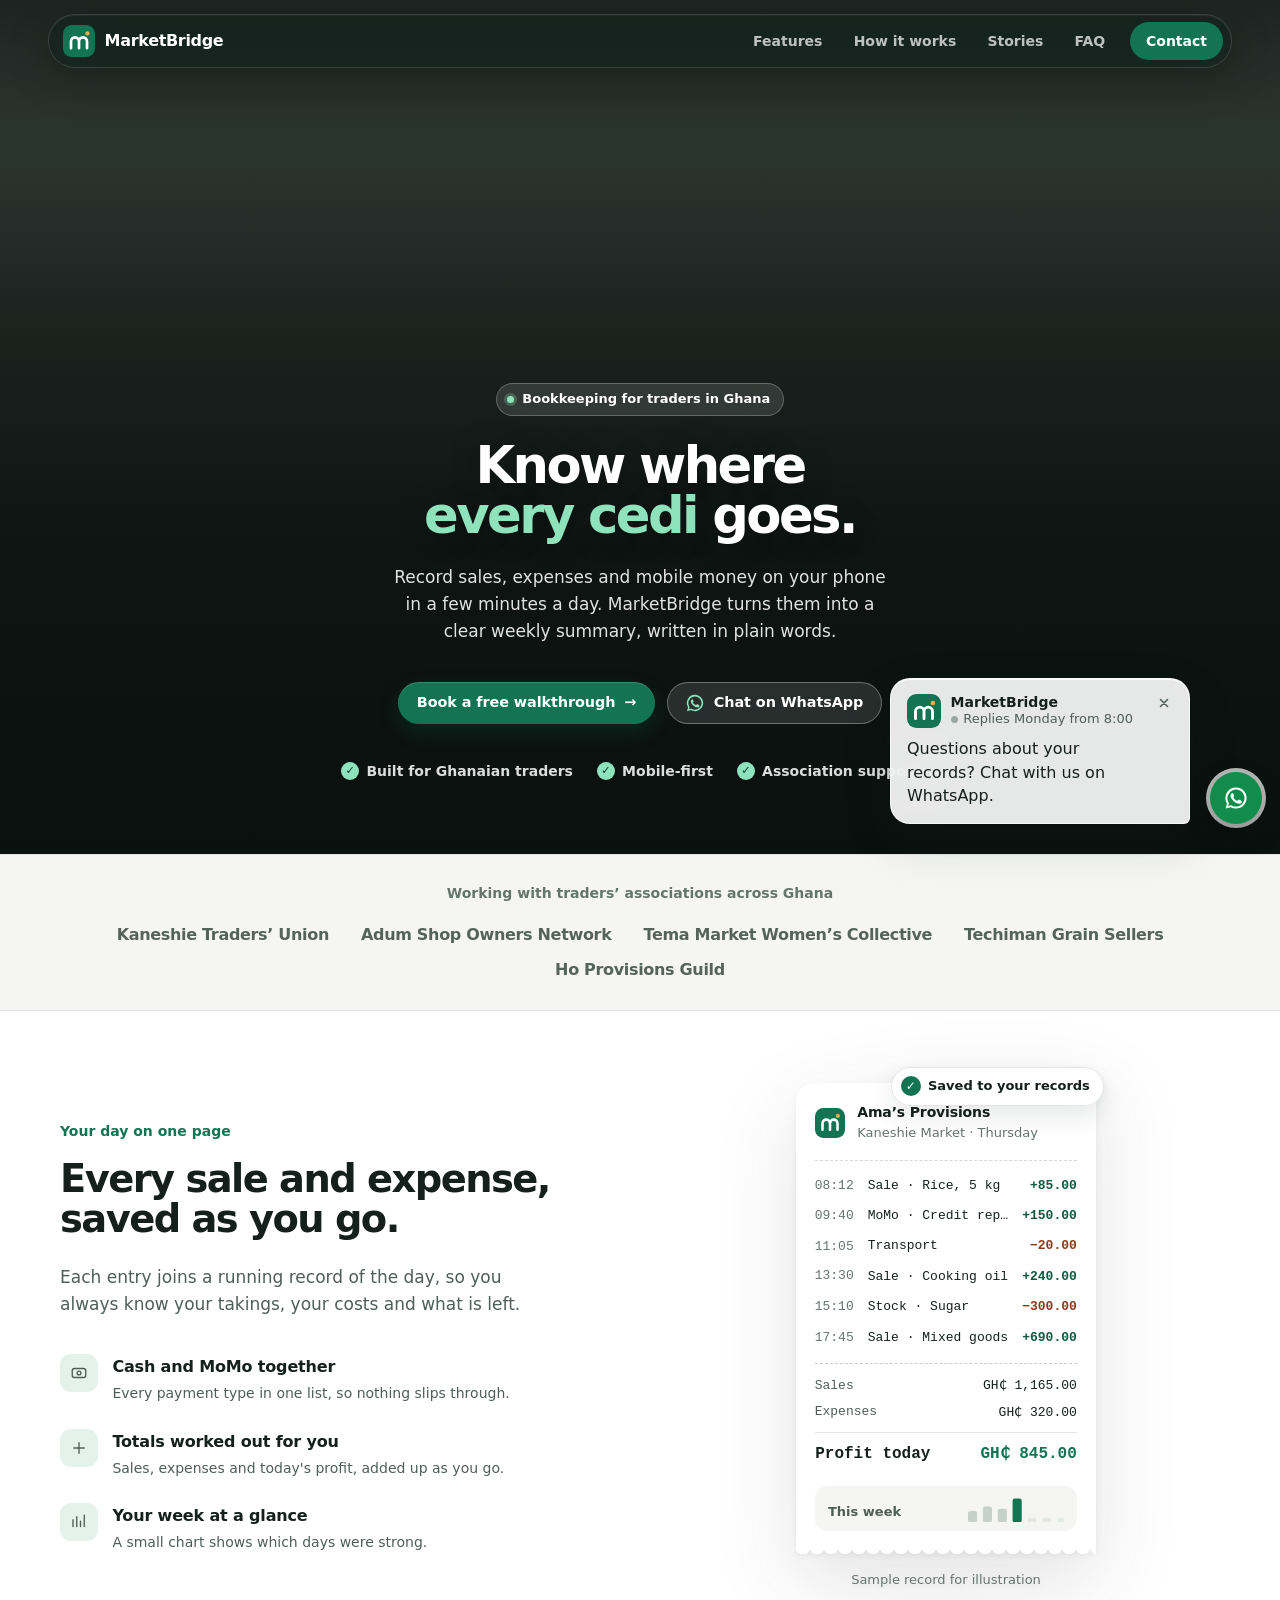
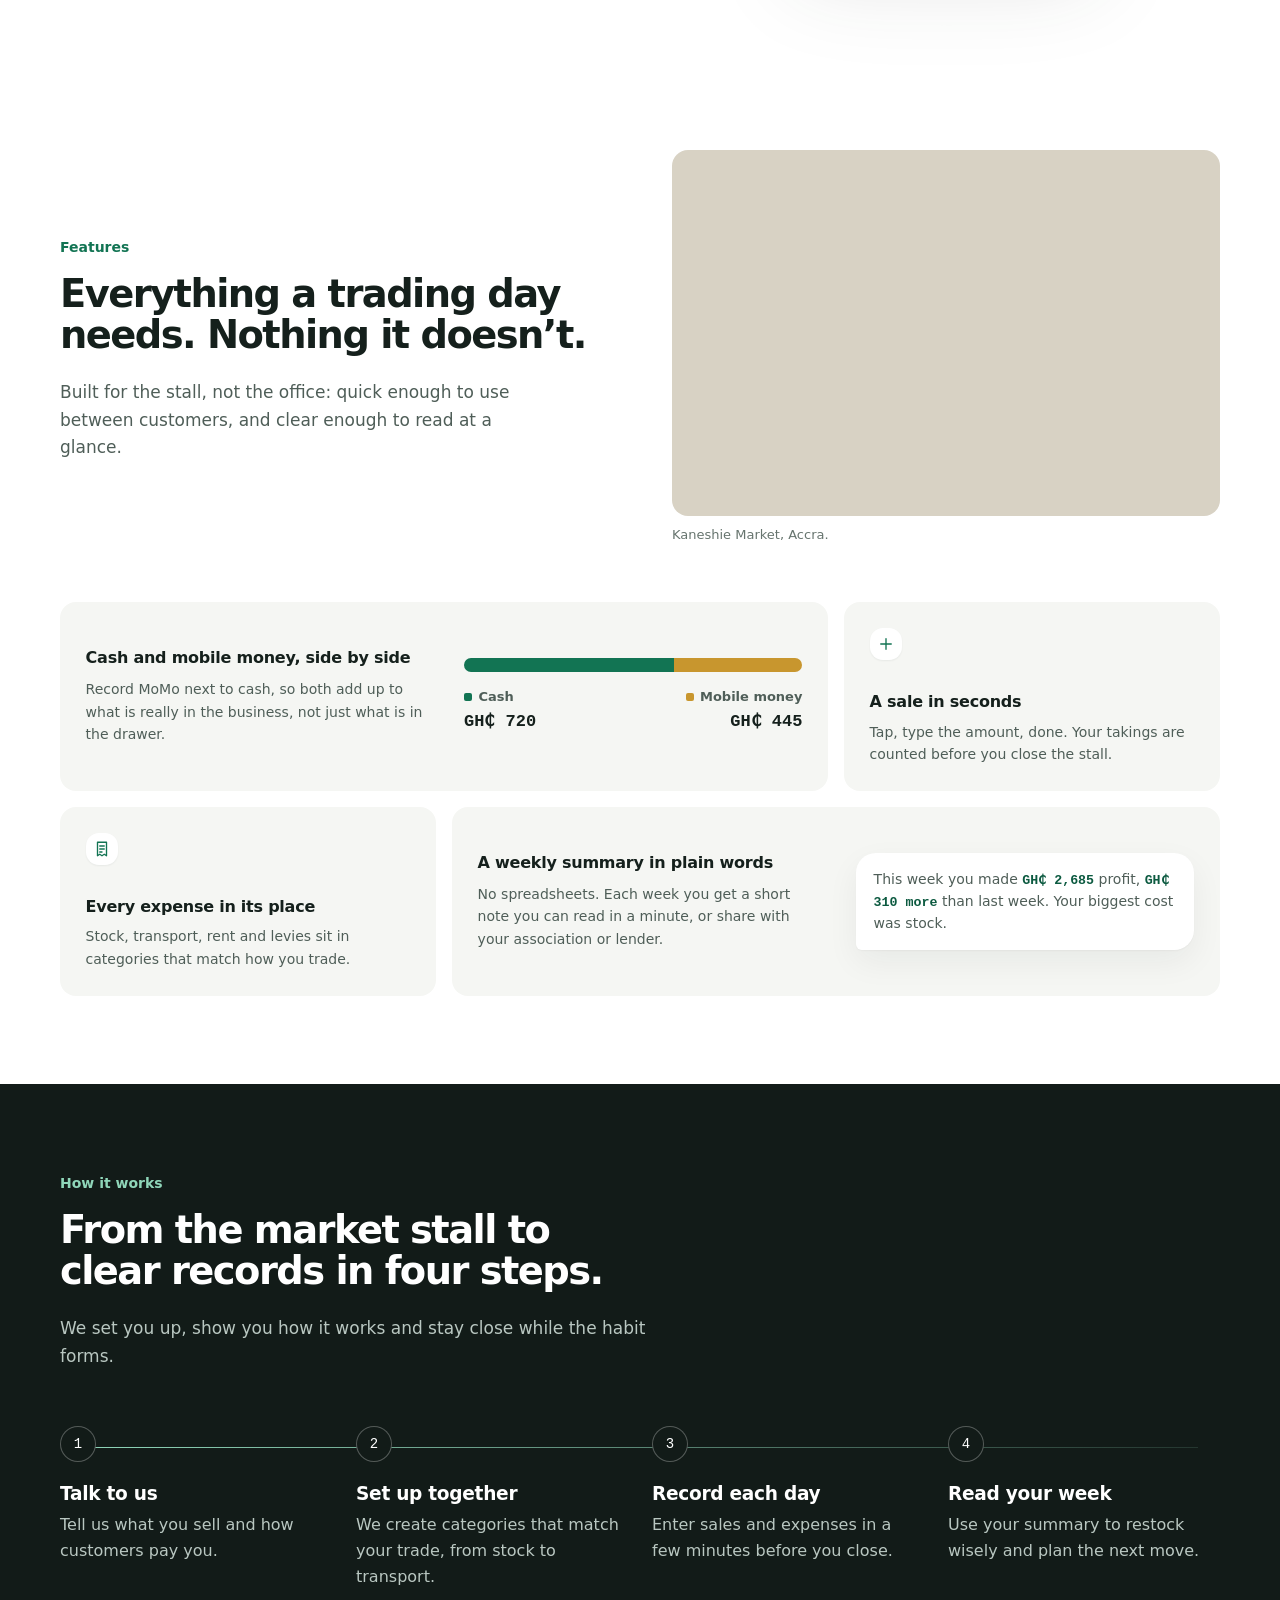
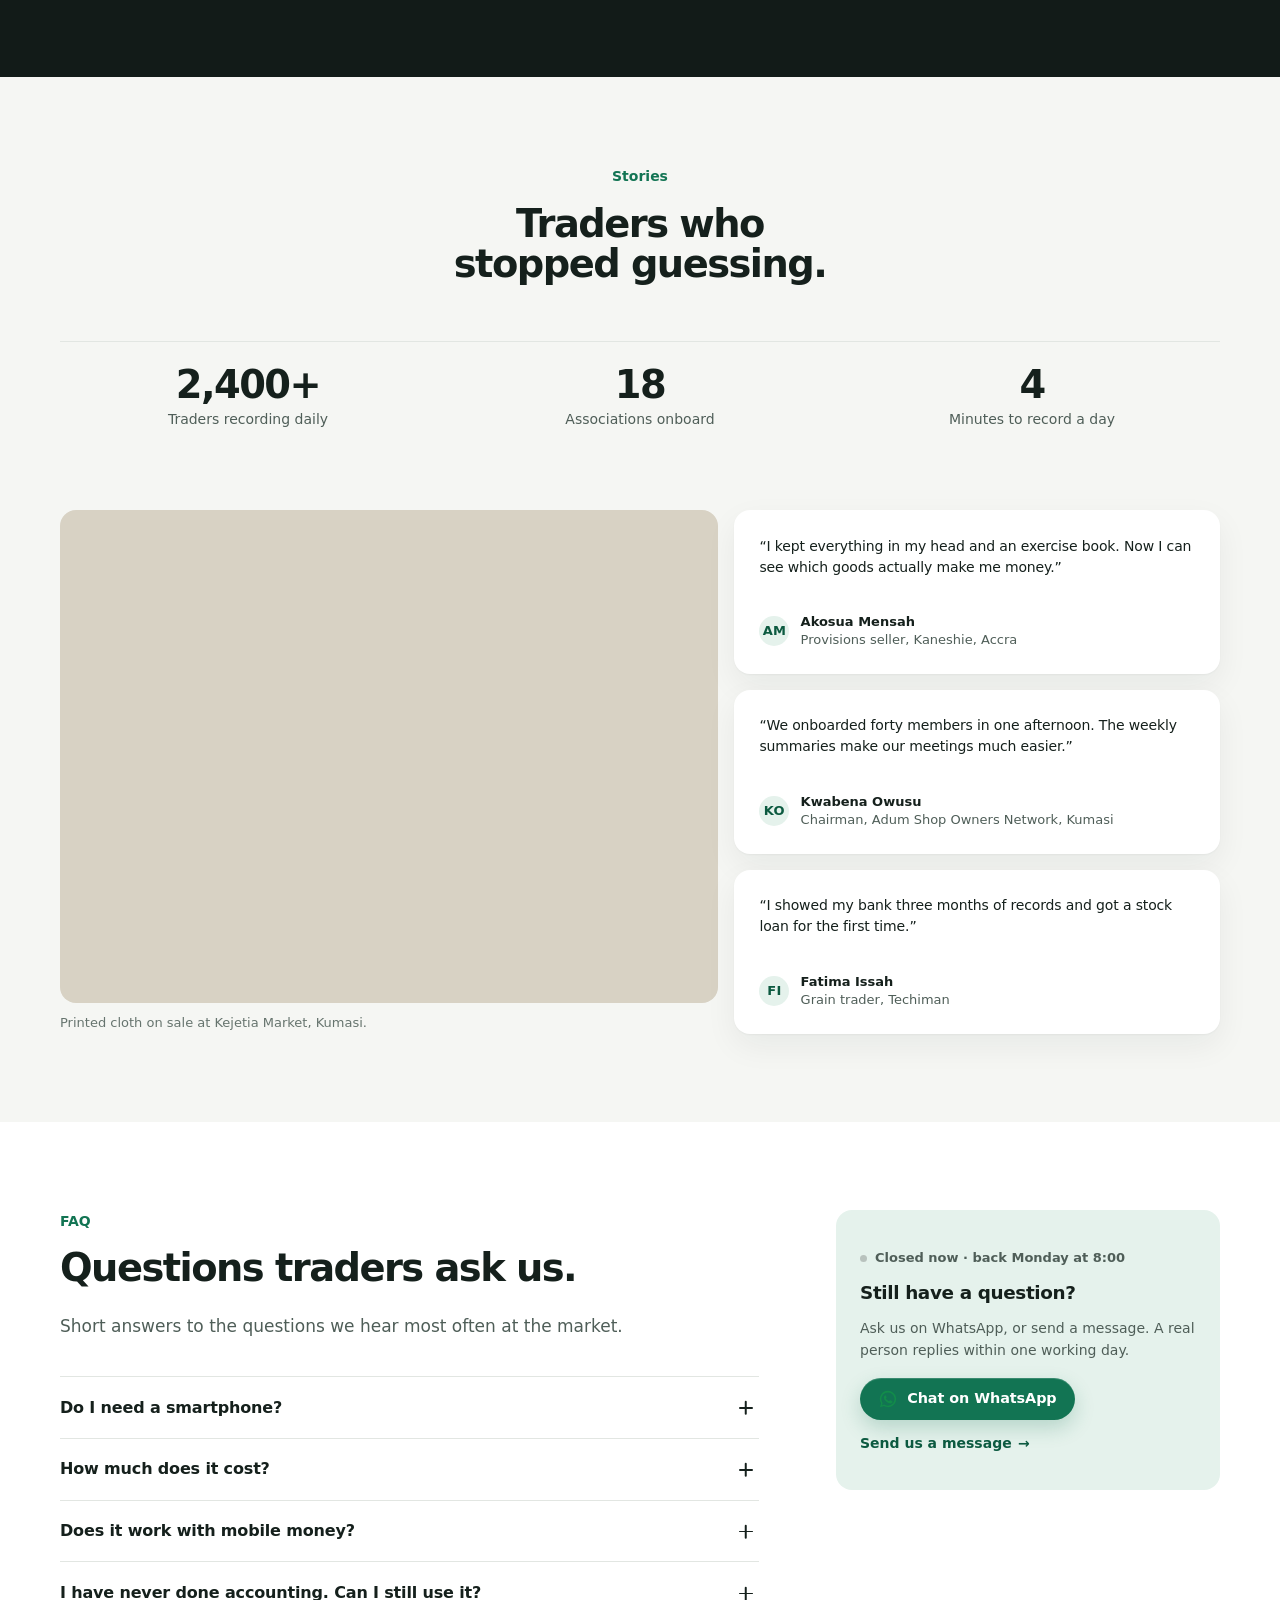
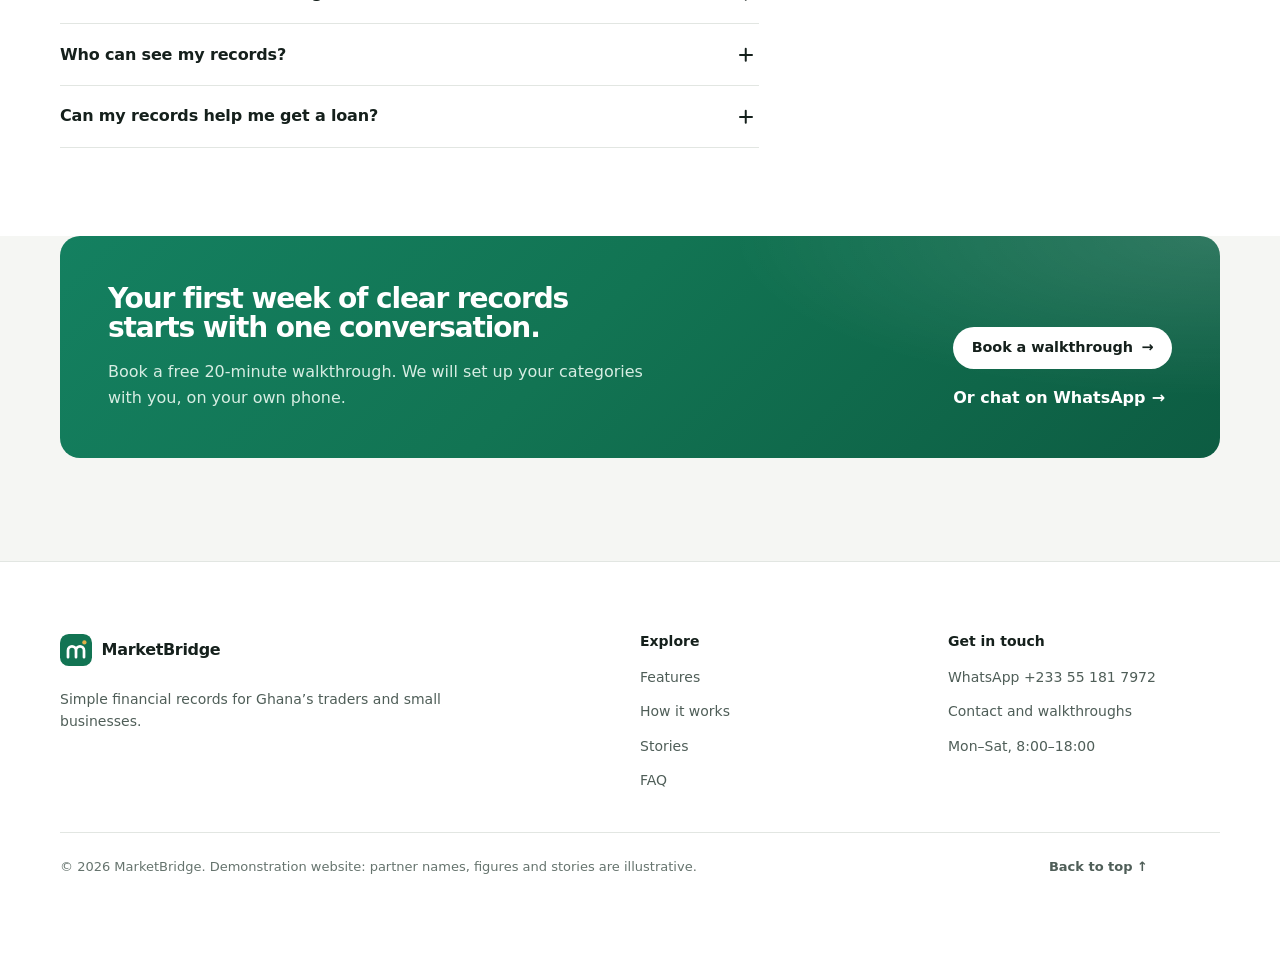
==== commit d97bbbaa: "Remove the FAQ search box" ====
--- a/index.html
+++ b/index.html
@@ -50,8 +50,8 @@
       imagesizes="100vw"
       fetchpriority="high"
     />
-    <link rel="stylesheet" href="styles.css?v=20261105g" />
-    <script src="script.js?v=20261105g" defer></script>
+    <link rel="stylesheet" href="styles.css?v=20261105h" />
+    <script src="script.js?v=20261105h" defer></script>
     <script type="application/ld+json">
       {
         "@context": "https://schema.org",
@@ -392,11 +392,6 @@
               <h2 id="faq-title">Questions traders ask us.</h2>
               <p>Short answers to the questions we hear most often at the market.</p>
             </div>
-            <div class="faq-search reveal">
-              <label class="sr-only" for="faq-search">Search the questions</label>
-              <svg viewBox="0 0 24 24" aria-hidden="true" focusable="false"><circle cx="11" cy="11" r="6.5" /><path d="M20 20l-4.2-4.2" /></svg>
-              <input id="faq-search" type="search" placeholder="Search, for example “mobile money”" autocomplete="off" />
-            </div>
             <div class="faq-list reveal">
             <details name="faq">
               <summary>Do I need a smartphone?</summary>
@@ -423,7 +418,6 @@
               <div class="faq-answer"><p>Many lenders ask for proof of steady trading. A few months of weekly summaries gives you clear, printable evidence to take to a bank or savings group. The decision is always the lender’s.</p></div>
             </details>
           </div>
-            <p class="faq-empty" hidden>No question matches that. <a class="inline-link" href="contact.html">Send us a message</a> and we will answer it directly.</p>
           </div>
 
           <aside class="faq-aside reveal" aria-label="Still have a question">
--- a/styles.css
+++ b/styles.css
@@ -319,13 +319,6 @@
 .faq { background: var(--surface); }
 .faq-grid { display: grid; gap: var(--sp-5); }
 .faq-main .section-head { margin-bottom: var(--sp-4); }
-.faq-search { position: relative; margin-bottom: var(--sp-3); }
-.faq-search svg { position: absolute; left: 1rem; top: 50%; width: 18px; height: 18px; transform: translateY(-50%); fill: none; stroke: var(--ink-3); stroke-width: 1.8; stroke-linecap: round; pointer-events: none; }
-.faq-search input { width: 100%; padding: .75rem 1rem .75rem 2.75rem; color: var(--ink); background: var(--surface); border: 1px solid var(--line); border-radius: 999px; font-size: var(--fs-small); transition: border-color .18s ease, box-shadow .18s ease; }
-.faq-search input::placeholder { color: var(--ink-3); }
-.faq-search input:focus { outline: none; border-color: var(--green); box-shadow: 0 0 0 4px rgba(18, 116, 83, .14); }
-html:not(.js) .faq-search { display: none; }
-.faq-empty { margin-top: var(--sp-3); color: var(--ink-2); font-size: var(--fs-small); }
 .faq-aside { align-self: start; }
 /* FAQ fallback: a quiet panel with the fastest way to ask. */
 .faq-card { padding: var(--sp-4) var(--sp-3); background: var(--green-tint); border-radius: var(--radius-lg); }
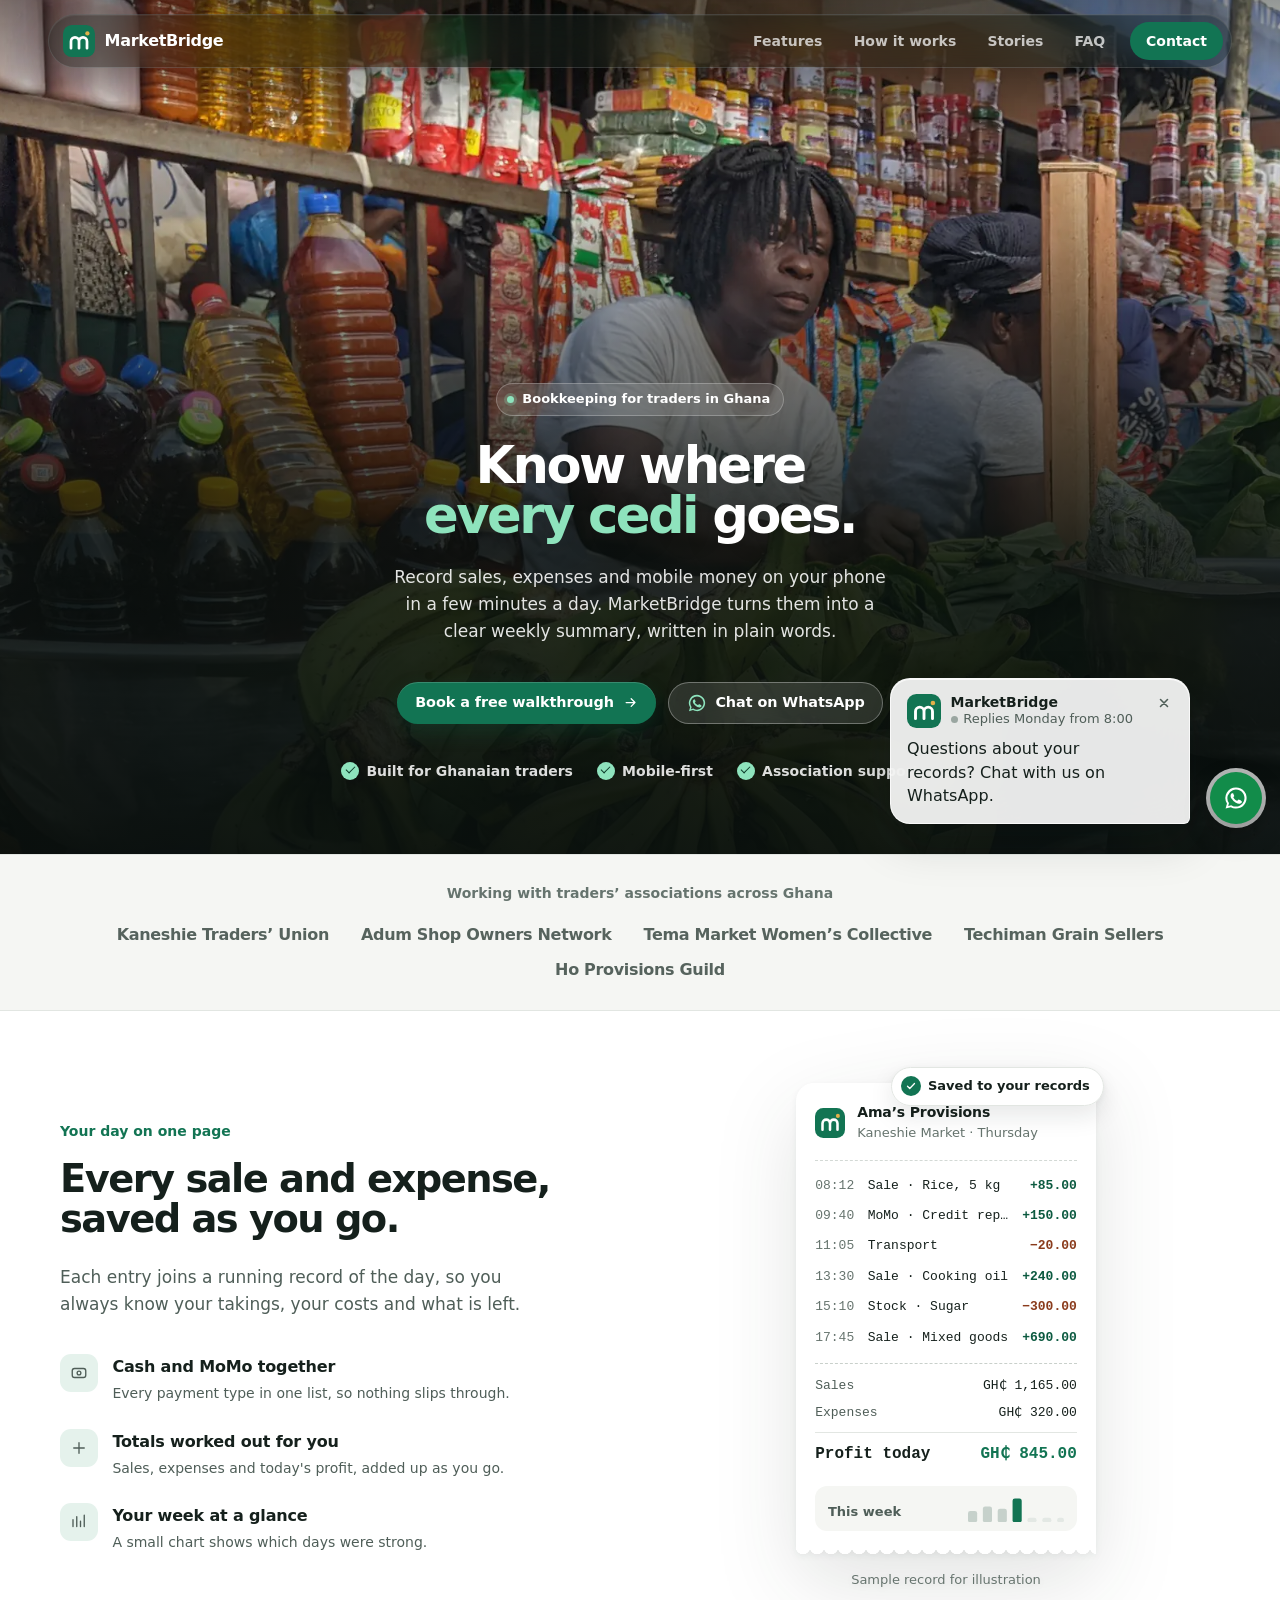
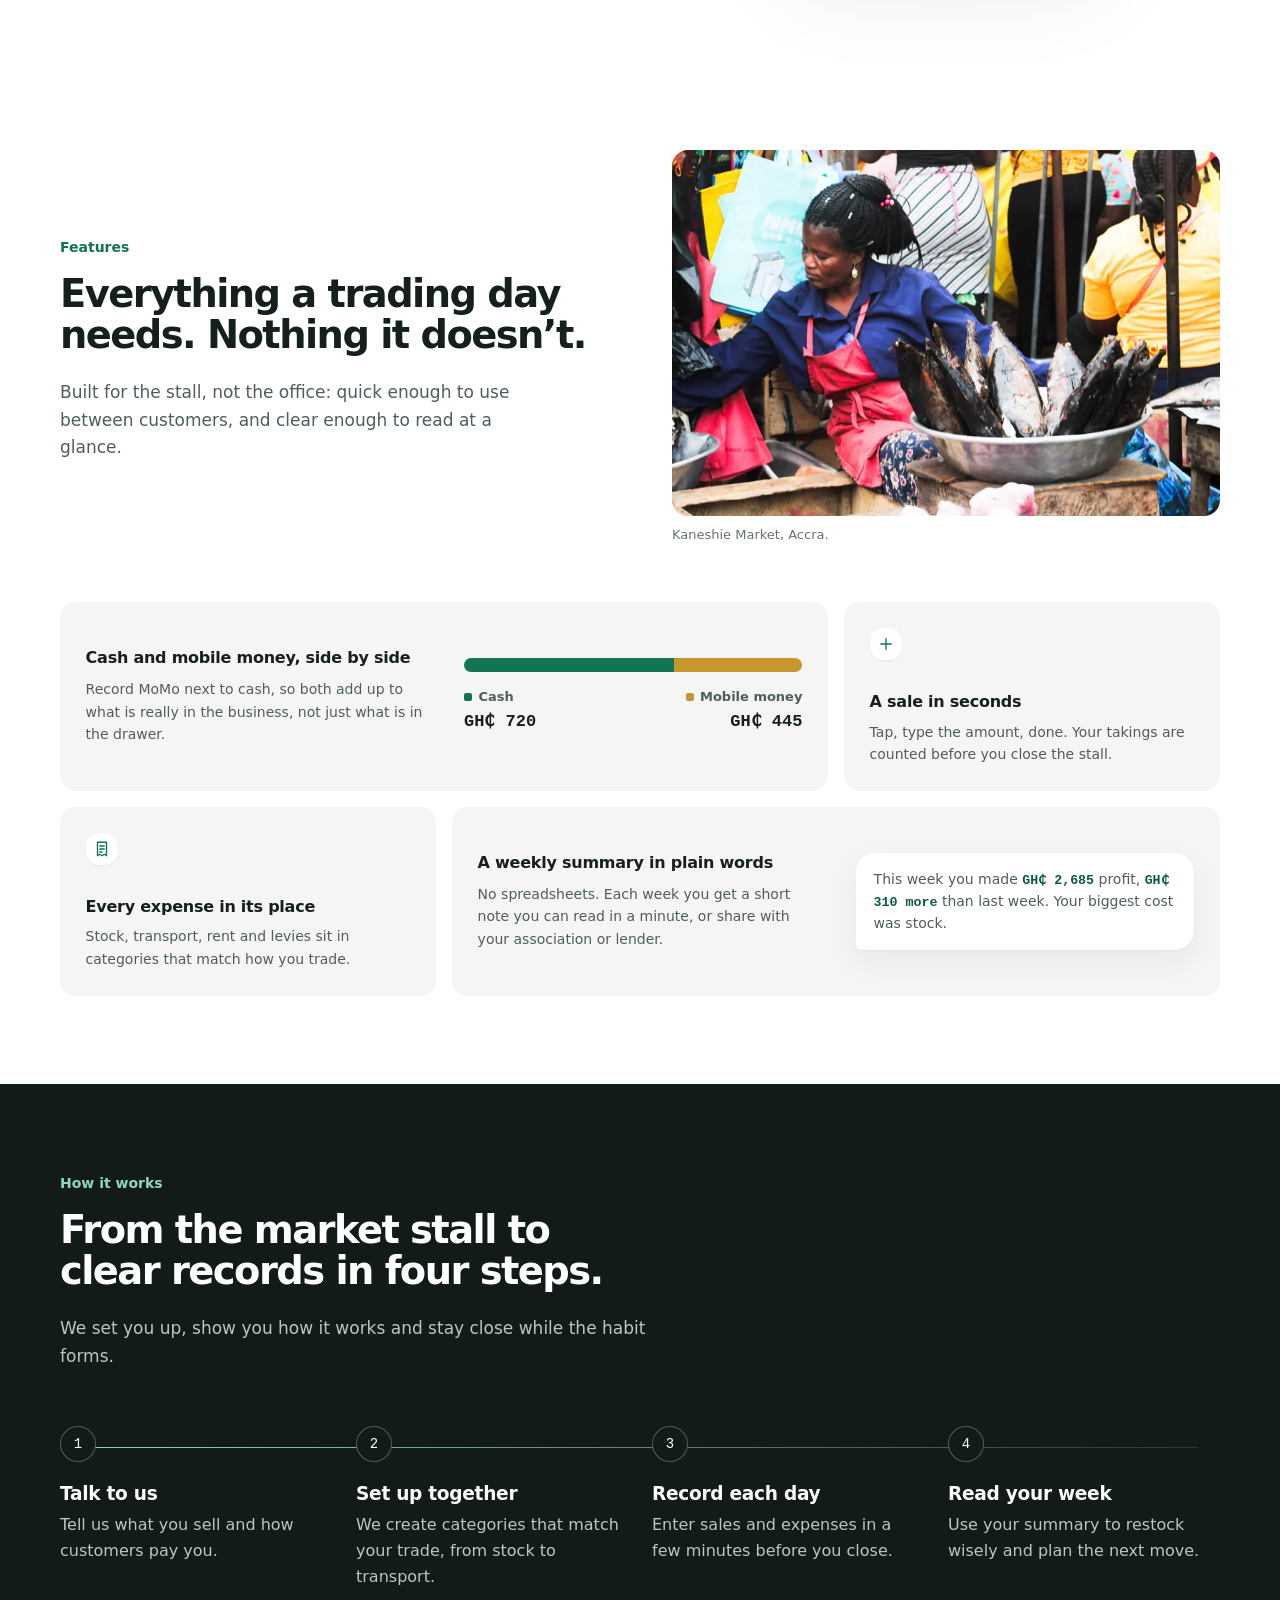
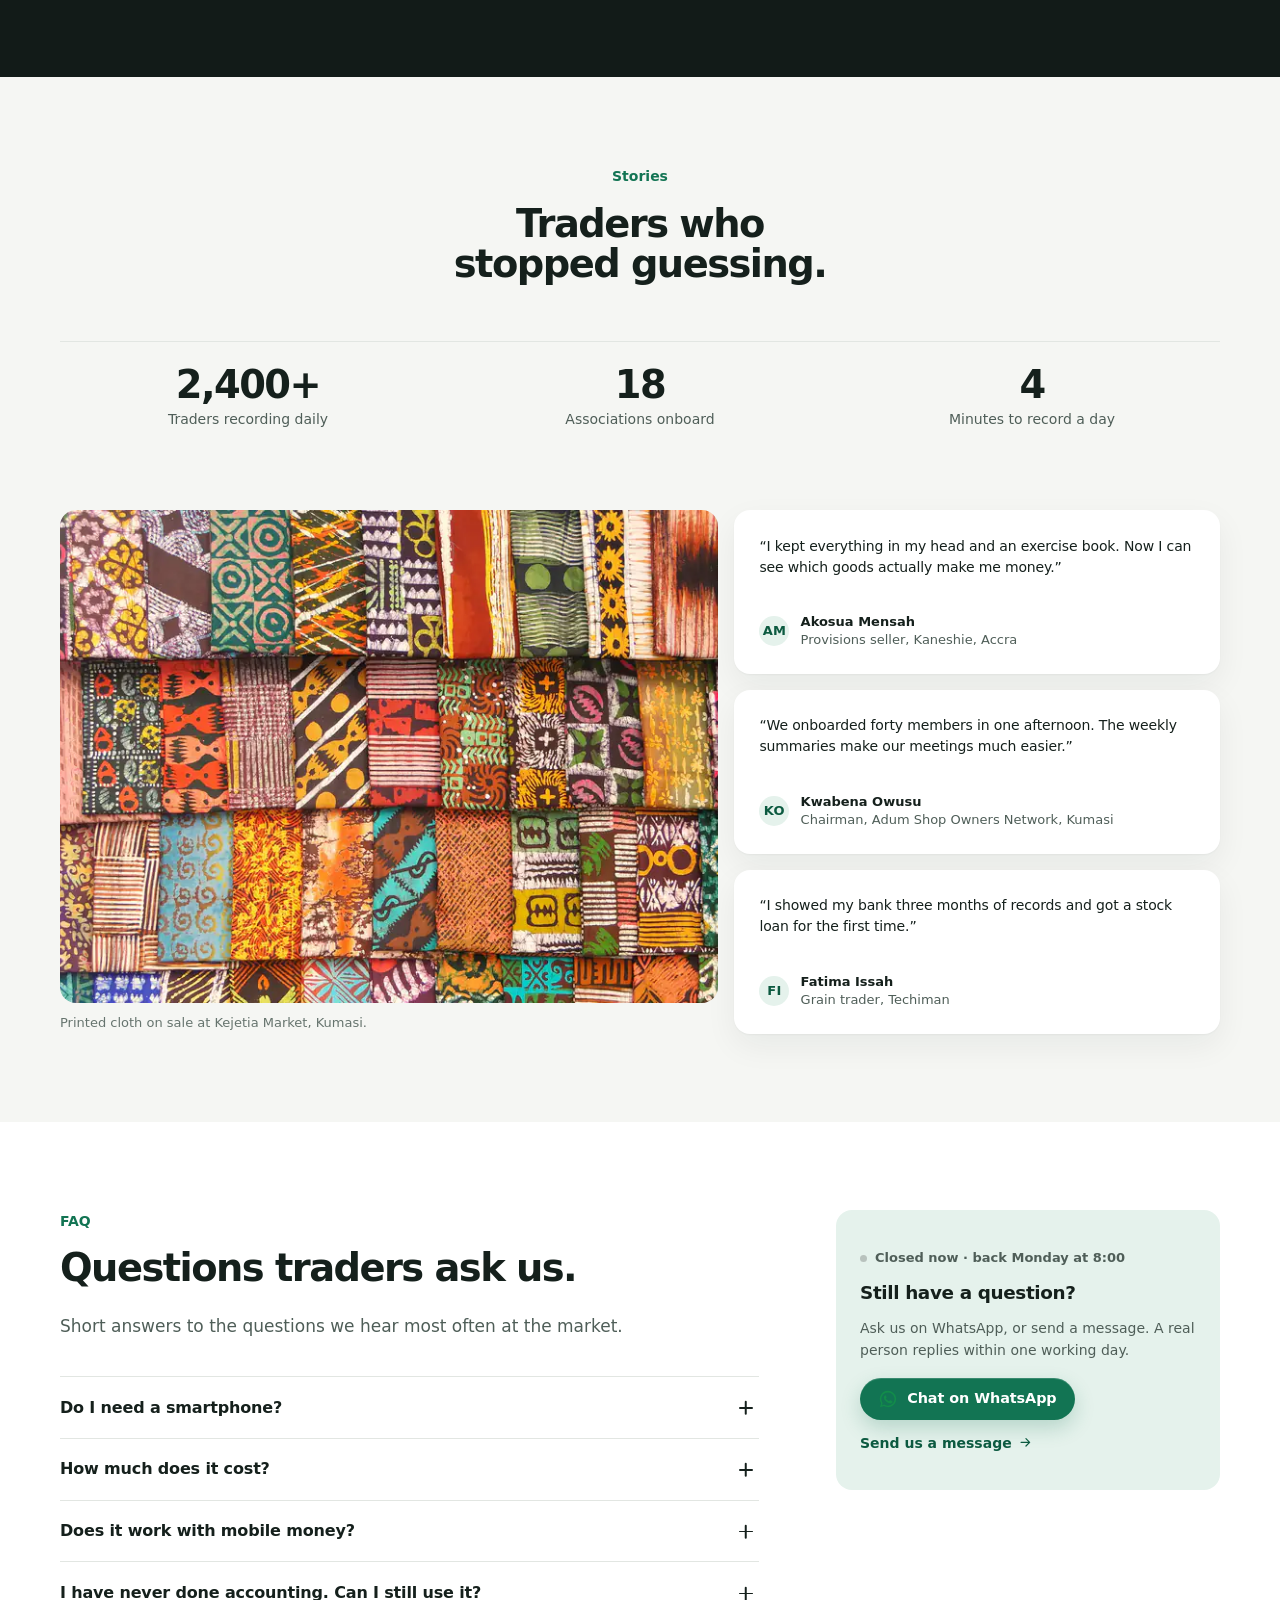
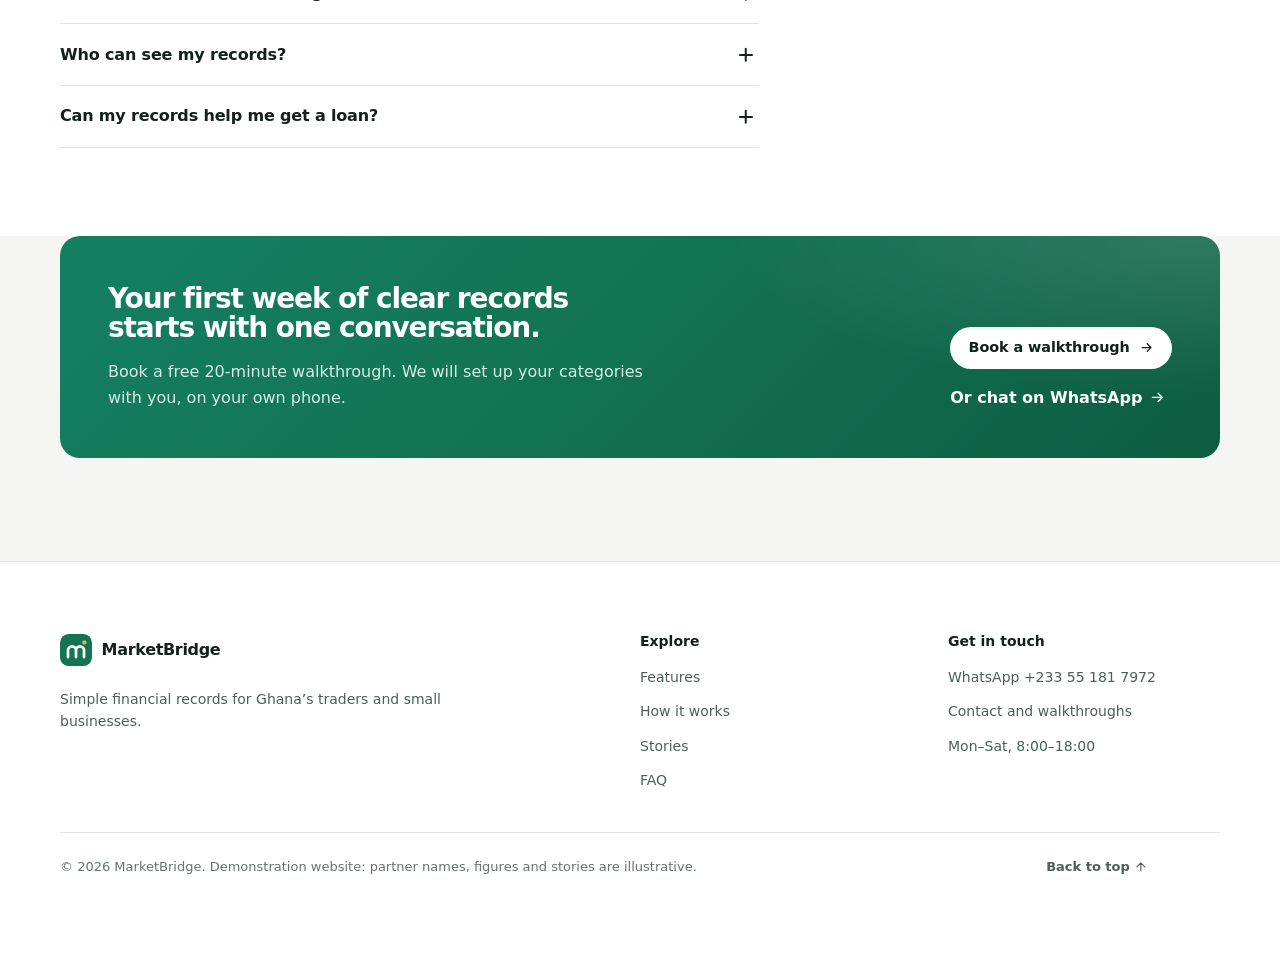
==== commit 079426e5: "Replace typed arrows and ticks with inline SVG icons" ====
--- a/index.html
+++ b/index.html
@@ -50,8 +50,8 @@
       imagesizes="100vw"
       fetchpriority="high"
     />
-    <link rel="stylesheet" href="styles.css?v=20261105h" />
-    <script src="script.js?v=20261105h" defer></script>
+    <link rel="stylesheet" href="styles.css?v=20261105i" />
+    <script src="script.js?v=20261105i" defer></script>
     <script type="application/ld+json">
       {
         "@context": "https://schema.org",
@@ -152,7 +152,7 @@
               into a clear weekly summary, written in plain words.
             </p>
             <div class="hero-actions">
-              <a class="button button-primary" href="contact.html">Book a free walkthrough <span class="arrow" aria-hidden="true">→</span></a>
+              <a class="button button-primary" href="contact.html">Book a free walkthrough <svg class="icon arrow" viewBox="0 0 24 24" aria-hidden="true" focusable="false"><path d="M5 12h14M13 6l6 6-6 6" /></svg></a>
               <a class="button button-quiet" href="https://wa.me/233551817972?text=Hello%20MarketBridge%2C%20I%20would%20like%20to%20make%20an%20enquiry." target="_blank" rel="noopener noreferrer">
                 <svg class="wa-glyph" viewBox="0 0 32 32" aria-hidden="true" focusable="false"><path d="M16 3a13 13 0 0 0-11.1 19.8L3.2 29l6.4-1.7A13 13 0 1 0 16 3Zm0 23.6a10.5 10.5 0 0 1-5.4-1.5l-.4-.2-3.8 1 1-3.7-.3-.4A10.5 10.5 0 1 1 16 26.6Zm5.8-7.8c-.3-.2-1.9-.9-2.2-1s-.5-.2-.7.2-.8 1-1 1.2-.4.2-.7.1a8.6 8.6 0 0 1-2.6-1.6 9.6 9.6 0 0 1-1.8-2.2c-.2-.3 0-.5.1-.7l.5-.6.3-.5c.1-.2.1-.4 0-.6l-1-2.4c-.2-.6-.5-.5-.7-.5h-.6c-.2 0-.6.1-.9.4s-1.2 1.2-1.2 2.9 1.2 3.3 1.4 3.5c.2.2 2.4 3.7 5.9 5.2.8.4 1.5.6 2 .7.8.3 1.6.2 2.2.1.7-.1 1.9-.8 2.2-1.5.3-.7.3-1.4.2-1.5-.1-.1-.4-.2-.7-.4Z"/></svg>
                 Chat on WhatsApp
@@ -240,7 +240,7 @@
                 </svg>
               </div>
             </div>
-            <p class="receipt-chip" aria-hidden="true"><span>✓</span> Saved to your records</p>
+            <p class="receipt-chip" aria-hidden="true"><span><svg class="icon" viewBox="0 0 24 24" aria-hidden="true" focusable="false"><path d="M5 12.5l4.5 4.5L19 7" /></svg></span> Saved to your records</p>
             <figcaption>Sample record for illustration</figcaption>
           </figure>
         </div>
@@ -427,7 +427,7 @@
                 <h3>Still have a question?</h3>
                 <p>Ask us on WhatsApp, or send a message. A real person replies within one working day.</p>
                 <a class="button button-primary" href="https://wa.me/233551817972?text=Hello%20MarketBridge%2C%20I%20have%20a%20question." target="_blank" rel="noopener noreferrer"><svg class="wa-glyph" viewBox="0 0 32 32" aria-hidden="true" focusable="false"><path d="M16 3a13 13 0 0 0-11.1 19.8L3.2 29l6.4-1.7A13 13 0 1 0 16 3Zm0 23.6a10.5 10.5 0 0 1-5.4-1.5l-.4-.2-3.8 1 1-3.7-.3-.4A10.5 10.5 0 1 1 16 26.6Zm5.8-7.8c-.3-.2-1.9-.9-2.2-1s-.5-.2-.7.2-.8 1-1 1.2-.4.2-.7.1a8.6 8.6 0 0 1-2.6-1.6 9.6 9.6 0 0 1-1.8-2.2c-.2-.3 0-.5.1-.7l.5-.6.3-.5c.1-.2.1-.4 0-.6l-1-2.4c-.2-.6-.5-.5-.7-.5h-.6c-.2 0-.6.1-.9.4s-1.2 1.2-1.2 2.9 1.2 3.3 1.4 3.5c.2.2 2.4 3.7 5.9 5.2.8.4 1.5.6 2 .7.8.3 1.6.2 2.2.1.7-.1 1.9-.8 2.2-1.5.3-.7.3-1.4.2-1.5-.1-.1-.4-.2-.7-.4Z"/></svg> Chat on WhatsApp</a>
-                <a class="text-link" href="contact.html">Send us a message <span class="arrow" aria-hidden="true">→</span></a>
+                <a class="text-link" href="contact.html">Send us a message <svg class="icon arrow" viewBox="0 0 24 24" aria-hidden="true" focusable="false"><path d="M5 12h14M13 6l6 6-6 6" /></svg></a>
               </div>
             </div>
           </aside>
@@ -442,8 +442,8 @@
               <p>Book a free 20-minute walkthrough. We will set up your categories with you, on your own phone.</p>
             </div>
             <div class="cta-actions">
-              <a class="button button-light" href="contact.html">Book a walkthrough <span class="arrow" aria-hidden="true">→</span></a>
-              <a class="text-link text-link-light" href="https://wa.me/233551817972?text=Hello%20MarketBridge%2C%20I%20would%20like%20to%20book%20a%20walkthrough." target="_blank" rel="noopener noreferrer">Or chat on WhatsApp <span class="arrow" aria-hidden="true">→</span></a>
+              <a class="button button-light" href="contact.html">Book a walkthrough <svg class="icon arrow" viewBox="0 0 24 24" aria-hidden="true" focusable="false"><path d="M5 12h14M13 6l6 6-6 6" /></svg></a>
+              <a class="text-link text-link-light" href="https://wa.me/233551817972?text=Hello%20MarketBridge%2C%20I%20would%20like%20to%20book%20a%20walkthrough." target="_blank" rel="noopener noreferrer">Or chat on WhatsApp <svg class="icon arrow" viewBox="0 0 24 24" aria-hidden="true" focusable="false"><path d="M5 12h14M13 6l6 6-6 6" /></svg></a>
             </div>
           </div>
         </div>
@@ -486,7 +486,7 @@
           <p>© <span id="current-year">2026</span> MarketBridge. Demonstration website: partner names, figures and stories are illustrative.</p>
           <!-- Photo attribution (CC BY-SA, via Wikimedia Commons): see README.md, "Photographs". -->
         </div>
-        <a class="back-to-top" href="#top">Back to top <span aria-hidden="true">↑</span></a>
+        <a class="back-to-top" href="#top">Back to top <svg class="icon" viewBox="0 0 24 24" aria-hidden="true" focusable="false"><path d="M12 19V5M5 12l7-7 7 7" /></svg></a>
       </div>
     </footer>
 
--- a/styles.css
+++ b/styles.css
@@ -122,6 +122,8 @@
 .button-light { color: var(--ink); background: #fff; }
 .button-light:hover { background: #f0f5f2; }
 .wa-glyph { width: 20px; height: 20px; fill: #128c4a; }
+/* Inline icons share one stroke style (Lucide-style, 2px rounded), sized to the text. */
+.icon { display: inline-block; width: 1.05em; height: 1.05em; flex: 0 0 auto; vertical-align: -.16em; fill: none; stroke: currentColor; stroke-width: 2; stroke-linecap: round; stroke-linejoin: round; }
 .arrow { display: inline-block; transition: transform .2s var(--ease); }
 .button:hover .arrow, .button:focus-visible .arrow, .text-link:hover .arrow, .text-link:focus-visible .arrow { transform: translateX(3px); }
 .text-link { display: inline-flex; align-items: center; gap: .4rem; font-weight: 650; text-decoration: none; }
@@ -162,7 +164,8 @@
 .hero .button-quiet:hover { background: rgba(255, 255, 255, .2); box-shadow: inset 0 0 0 1px rgba(255, 255, 255, .5); }
 .hero .wa-glyph { fill: var(--mint); }
 .hero .trust-list { color: rgba(255, 255, 255, .86); }
-.hero .trust-list li::before { color: #0c3b2a; background: var(--mint); }
+.hero .trust-list li::before { background: var(--mint); }
+.hero .trust-list li::after { border-color: #0c3b2a; }
 .hero-stage :focus-visible { outline-color: var(--mint); }
 .kicker { display: inline-flex; align-items: center; gap: .5rem; margin-bottom: var(--sp-3); padding: .3rem .8rem .3rem .65rem; color: var(--ink-2); background: var(--surface); border: 1px solid var(--line); border-radius: 999px; font-size: var(--fs-caption); font-weight: 600; }
 .kicker-dot { width: 7px; height: 7px; background: var(--green); border-radius: 50%; box-shadow: 0 0 0 3px var(--green-tint); }
@@ -172,7 +175,10 @@
 .hero-actions { display: flex; flex-direction: column; gap: .75rem; margin-top: var(--sp-4); }
 .trust-list { display: flex; flex-wrap: wrap; gap: .6rem 1.5rem; margin: var(--sp-4) 0 0; padding: 0; list-style: none; color: var(--ink-2); font-size: var(--fs-small); font-weight: 550; }
 .trust-list li { display: inline-flex; align-items: center; gap: .45rem; }
-.trust-list li::before { content: "✓"; display: grid; place-items: center; width: 18px; height: 18px; color: var(--green); background: var(--green-tint); border-radius: 50%; font-size: .7rem; font-weight: 800; }
+/* Check mark drawn in CSS: a tinted disc with a rotated corner, so it renders the same on every device. */
+.trust-list li::before { content: ""; position: relative; display: block; width: 18px; height: 18px; background: var(--green-tint); border-radius: 50%; }
+.trust-list li::after { content: ""; position: absolute; left: 6.5px; top: 4px; width: 4px; height: 8px; border: solid var(--green); border-width: 0 1.8px 1.8px 0; transform: rotate(45deg); }
+.trust-list li { position: relative; }
 
 /* Side-by-side rows: words beside a photo or the sample record. */
 .duo { display: grid; gap: clamp(2rem, 5vw, 3rem); align-items: center; }
@@ -230,7 +236,8 @@
 .receipt-week rect.is-today { fill: var(--green); }
 .receipt-week rect.is-future { fill: #e3e8e4; }
 .receipt-chip { position: absolute; right: -8px; top: -16px; display: inline-flex; align-items: center; gap: .45rem; padding: .5rem .85rem .5rem .55rem; color: var(--ink); background: rgba(255, 255, 255, .96); border: 1px solid var(--line); border-radius: 999px; font-size: var(--fs-caption); font-weight: 650; box-shadow: 0 10px 24px rgba(21, 32, 28, .1); }
-.receipt-chip span { display: grid; place-items: center; width: 20px; height: 20px; color: #fff; background: var(--green); border-radius: 50%; font-size: .75rem; }
+.receipt-chip span { display: grid; place-items: center; width: 20px; height: 20px; color: #fff; background: var(--green); border-radius: 50%; }
+.receipt-chip .icon { width: 12px; height: 12px; stroke-width: 2.6; }
 .receipt-wrap figcaption { margin-top: 1.4rem; color: var(--ink-3); font-size: var(--fs-caption); text-align: center; }
 
 /* Receipt "prints" line by line on load (opacity and transform only). */
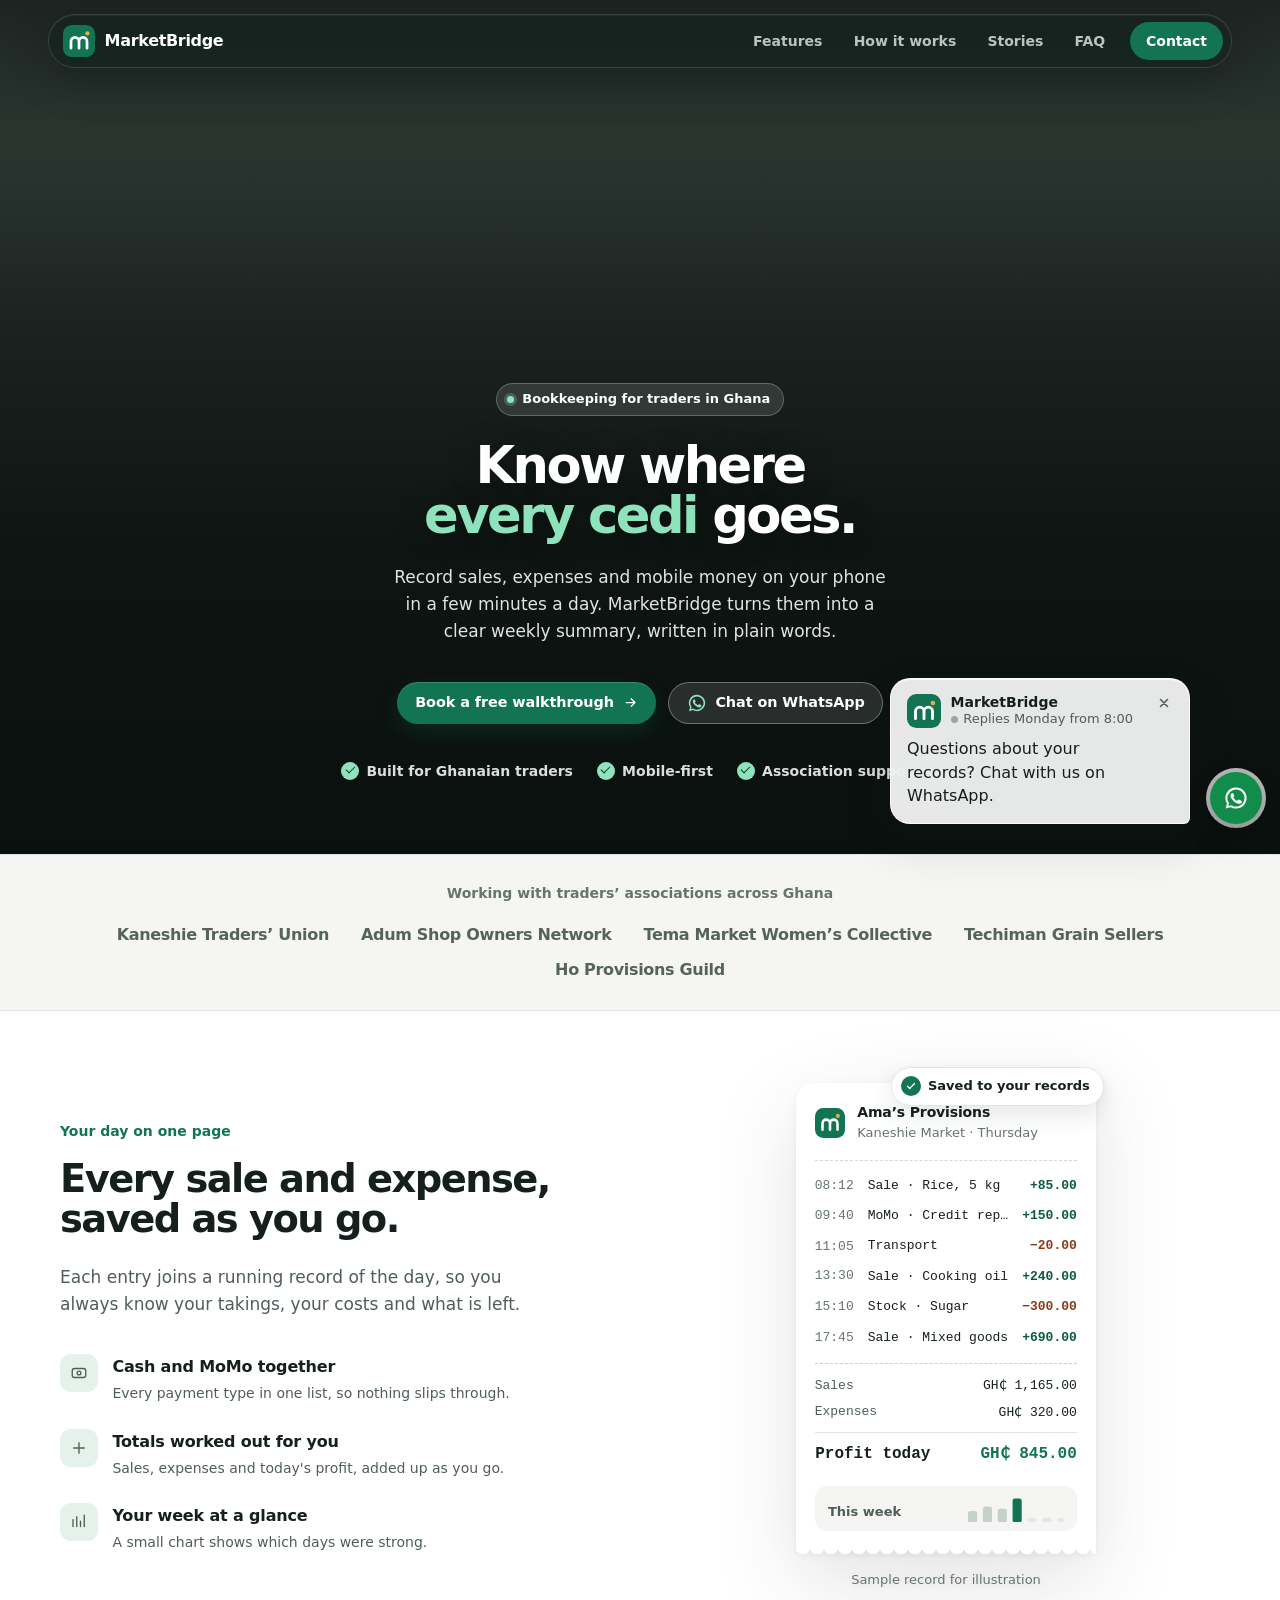
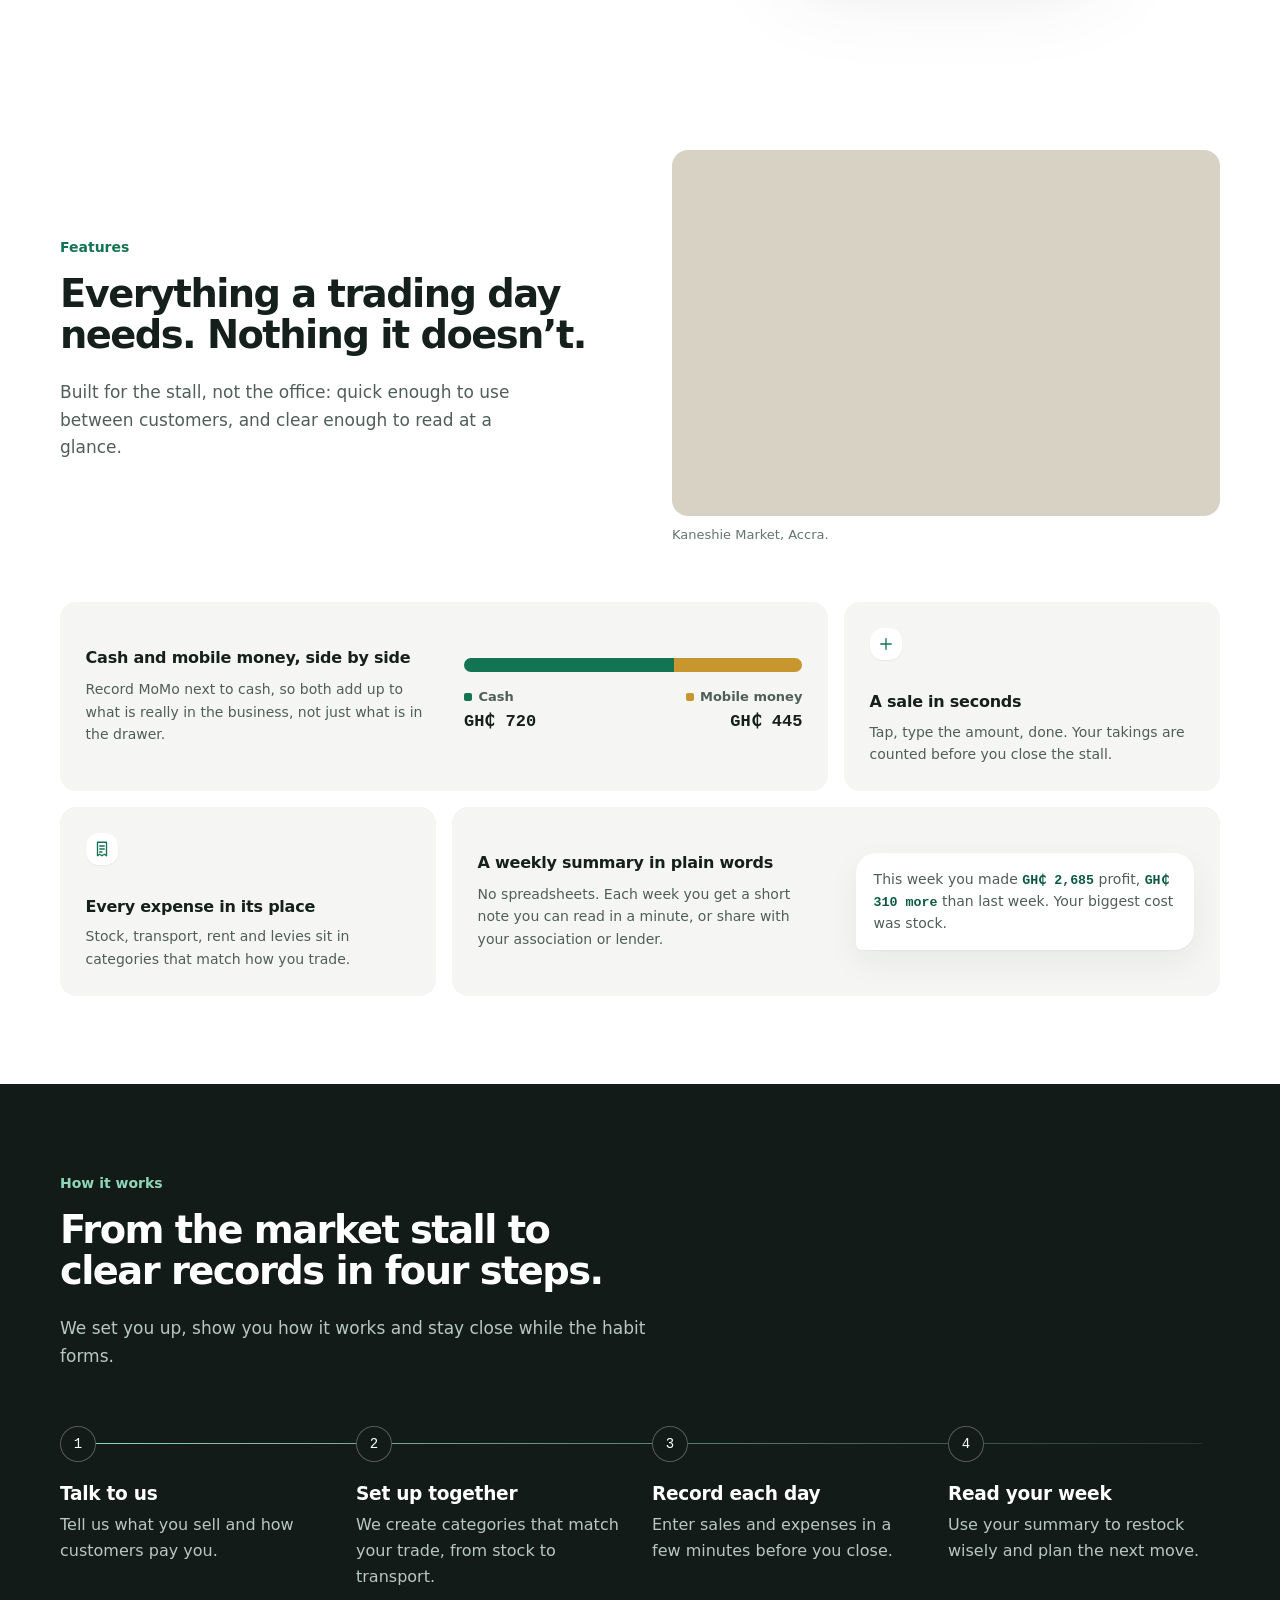
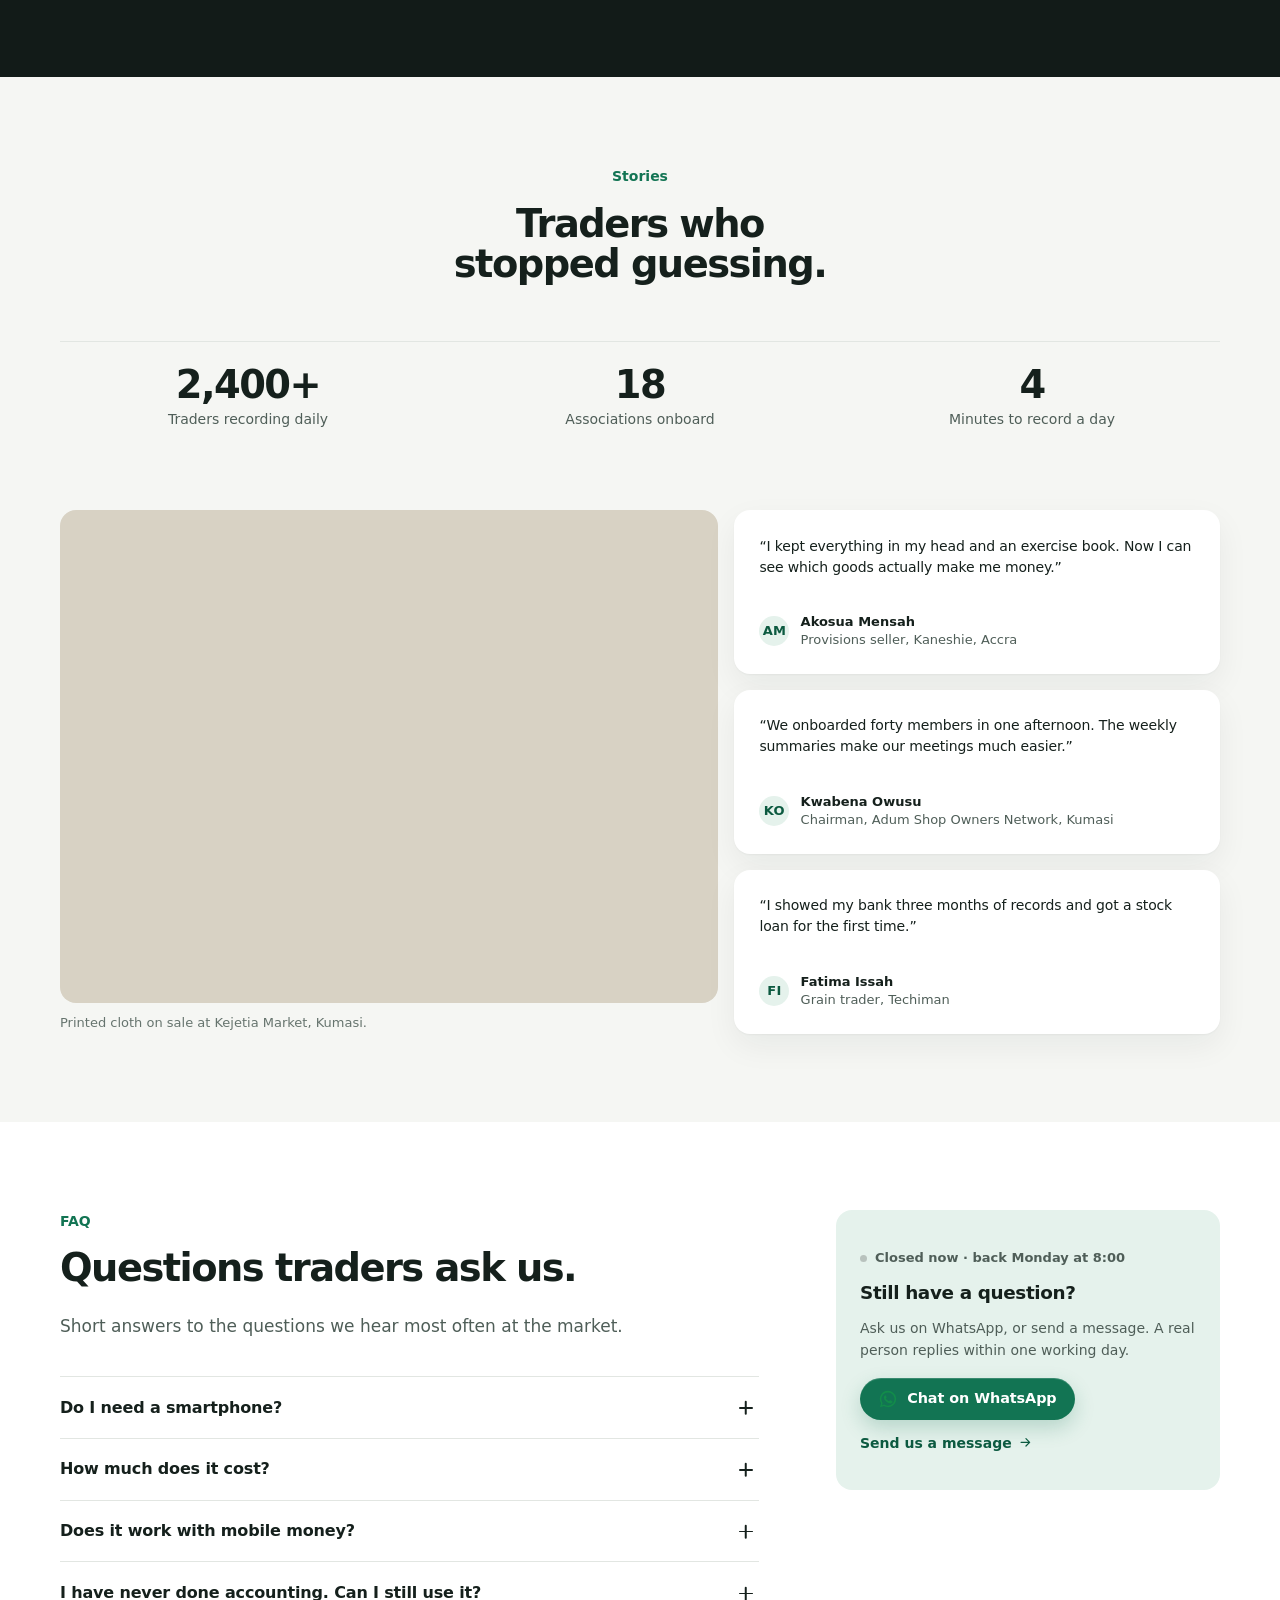
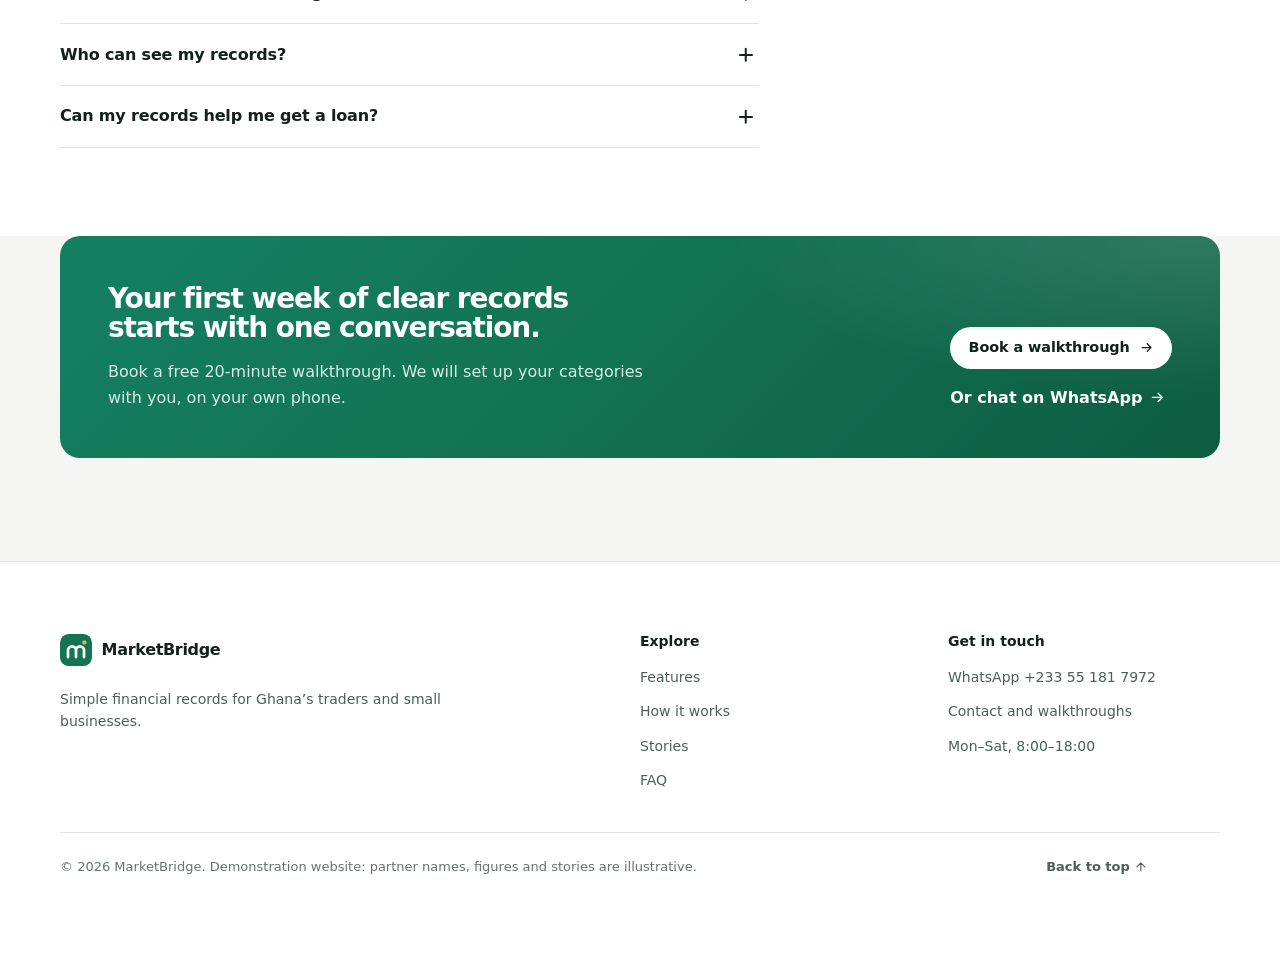
==== commit 0e2c1d5c: "Centre the step connector and stack the stats on phones" ====
--- a/index.html
+++ b/index.html
@@ -50,8 +50,8 @@
       imagesizes="100vw"
       fetchpriority="high"
     />
-    <link rel="stylesheet" href="styles.css?v=20261105i" />
-    <script src="script.js?v=20261105i" defer></script>
+    <link rel="stylesheet" href="styles.css?v=20261105j" />
+    <script src="script.js?v=20261105j" defer></script>
     <script type="application/ld+json">
       {
         "@context": "https://schema.org",
--- a/styles.css
+++ b/styles.css
@@ -198,8 +198,10 @@
 .daybook .receipt-wrap { width: min(100%, 300px); }
 .daybook.section { padding: clamp(3rem, 6vw, 4.5rem) 0; }
 .section-head-center { max-width: 36rem; margin-inline: auto; text-align: center; }
-.stats-row { grid-template-columns: repeat(3, 1fr); gap: var(--sp-2); margin-bottom: clamp(2.25rem, 5vw, 3.5rem); border-top: 0; text-align: center; }
-.stats-row .stat, .stats-row .stat + .stat { align-items: center; padding: var(--sp-3) .5rem; border: 0; }
+.stats-row { grid-template-columns: 1fr; gap: 0; margin-bottom: clamp(2.25rem, 5vw, 3.5rem); border-top: 0; text-align: center; }
+.stats-row .stat { align-items: center; padding: var(--sp-3) .5rem; border: 0; }
+.stats-row .stat + .stat { border-top: 1px solid var(--line); }
+.stats-row .stat dd, .stats-row .stat dt { width: 100%; text-align: center; }
 .stats-row .stat dd { font-size: clamp(1.6rem, 4vw, 2.4rem); }
 .story-grid { display: grid; gap: var(--sp-2); }
 .story-photo img { display: block; width: 100%; height: 100%; aspect-ratio: 4 / 3; object-fit: cover; background: #d8d2c4; border-radius: var(--radius-lg); }
@@ -293,7 +295,7 @@
 .process .label { color: #8fd6b9; }
 .process .section-head > p:not(.label) { color: var(--on-night); }
 .steps { position: relative; display: grid; gap: var(--sp-4); margin: 0; padding: 0; list-style: none; }
-.steps::before { content: ""; position: absolute; top: 22px; bottom: 22px; left: 21px; width: 1px; background: linear-gradient(180deg, #8fd6b9, rgba(143, 214, 185, .15)); }
+.steps::before { content: ""; position: absolute; top: 18px; bottom: 18px; left: 17.5px; width: 1px; background: linear-gradient(180deg, #8fd6b9, rgba(143, 214, 185, .15)); }
 .step { position: relative; padding-left: 4.25rem; }
 .step-num { position: absolute; left: 0; top: 0; display: grid; place-items: center; width: 36px; height: 36px; color: #fff; background: var(--night); border: 1px solid rgba(255, 255, 255, .28); border-radius: 50%; font-family: var(--font-mono); font-size: var(--fs-small); transition: background-color .25s ease, border-color .25s ease, color .25s ease; }
 .step:hover .step-num { color: var(--night); background: #8fd6b9; border-color: #8fd6b9; }
@@ -496,6 +498,8 @@
   .form-field:nth-of-type(3), .form-field:nth-of-type(4), .form-title, .form-lead, .form-required-note, .form-status, .form-privacy { grid-column: 1 / -1; }
   .form-submit { width: auto; justify-self: start; }
   .stats { grid-template-columns: repeat(3, 1fr); }
+  .stats-row { grid-template-columns: repeat(3, 1fr); gap: var(--sp-2); }
+  .stats-row .stat, .stats-row .stat + .stat { padding: var(--sp-3) .5rem; border: 0; }
   .stat { padding: 1.6rem 1.5rem 1.6rem 0; border-bottom: 0; }
   .stat + .stat { padding-left: 1.5rem; border-left: 1px solid var(--line); }
   /* Tablets: one featured quote across the top, two below. */
@@ -531,7 +535,7 @@
   .primary-nav .nav-cta:hover { color: #fff; background: var(--green-ink); }
   h1 { font-size: clamp(3rem, 4vw, 3.75rem); }
   .steps { grid-template-columns: repeat(4, 1fr); gap: 1.5rem; }
-  .steps::before { top: 21px; bottom: auto; left: 22px; right: 22px; width: auto; height: 1px; background: linear-gradient(90deg, #8fd6b9, rgba(143, 214, 185, .15)); }
+  .steps::before { top: 17.5px; bottom: auto; left: 18px; right: 18px; width: auto; height: 1px; background: linear-gradient(90deg, #8fd6b9, rgba(143, 214, 185, .15)); }
   .step { padding-left: 0; }
   .step-num { position: relative; margin-bottom: 1.25rem; }
   .step h3 { margin-top: 0; }
